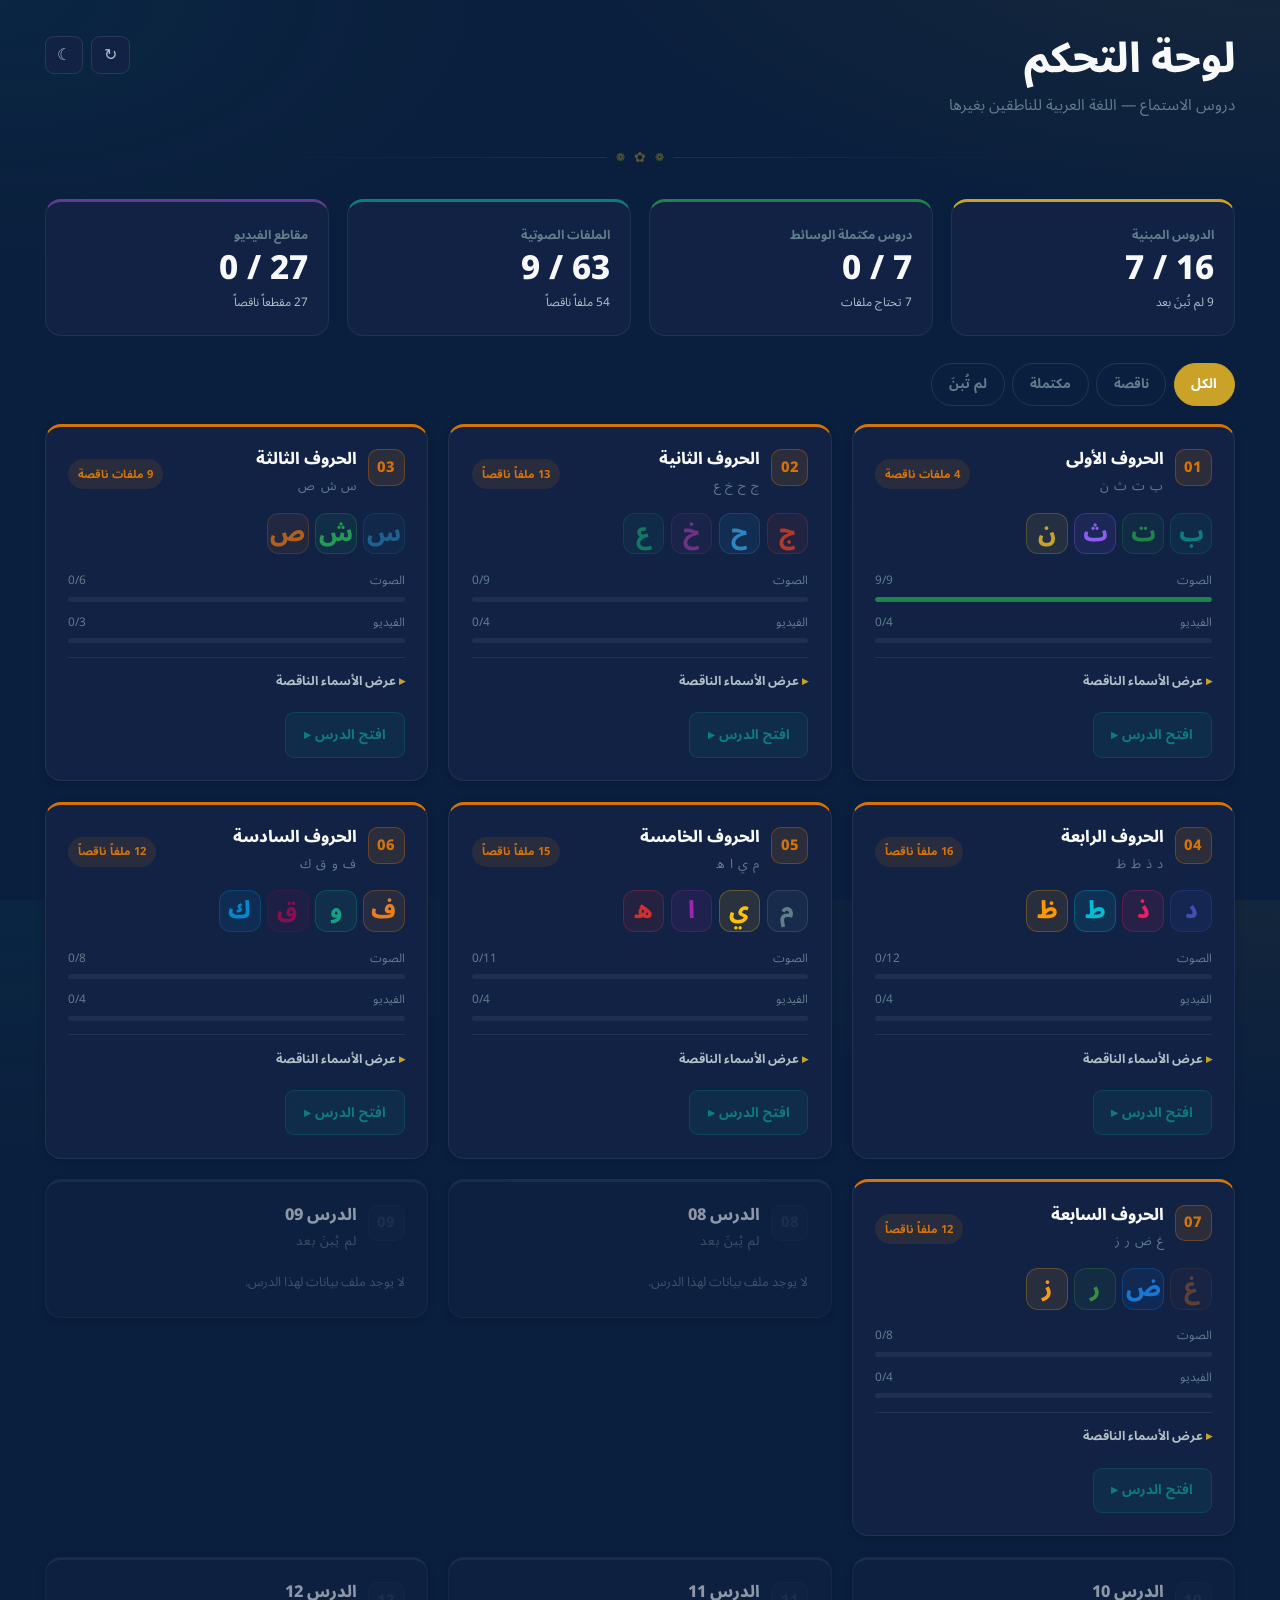
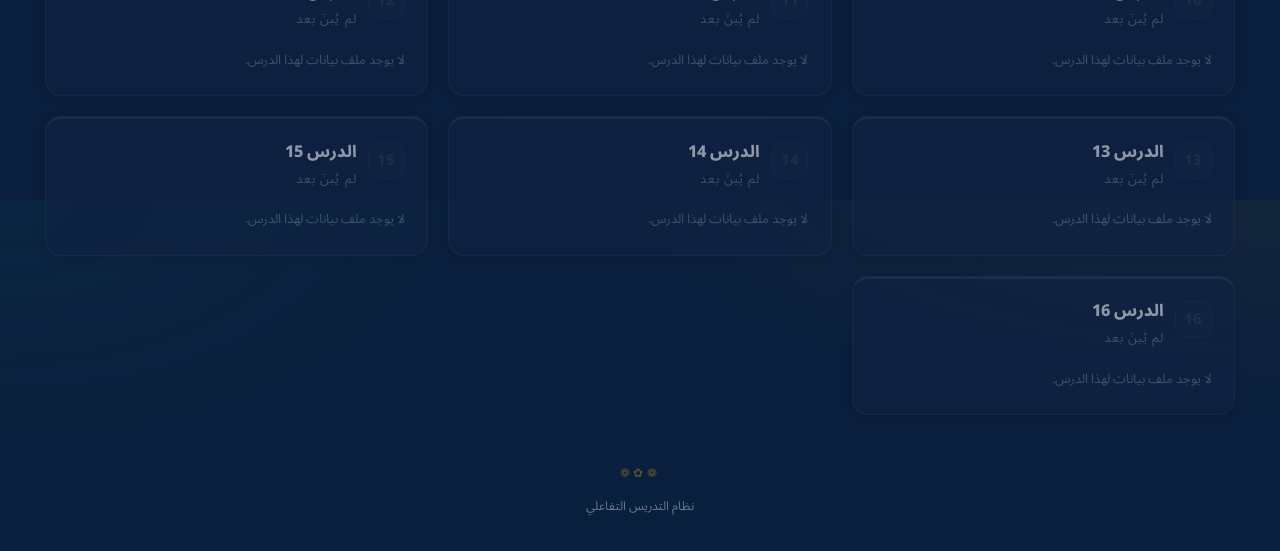
==== dashboard.html @ c099d8db "لوحة التحكم — فحص الدروس وعرض حالتها لوحة واحدة تعرض حالة الدروس الستة عشر: أيّها مبنيّ، وأيّها ينقص" ====
<!DOCTYPE html>
<html lang="ar" dir="rtl">
<head>
  <meta charset="UTF-8" />
  <meta name="viewport" content="width=device-width, initial-scale=1.0" />
  <title>لوحة التحكم — دروس الاستماع</title>
  <meta name="description" content="حالة اكتمال دروس الاستماع — نظام التدريس التفاعلي" />

  <!-- الوضع الليلي/النهاري مشترك مع المحاضرات: نفس المفتاح، نفس السلوك. -->
  <script>try{var t=localStorage.getItem('lesson-theme');if(t)document.documentElement.dataset.theme=t}catch(e){}</script>

  <!-- style.css هو مصدر الهوية: الخطوط ورموز الألوان والوضعان.
       لوحة التحكم تستهلكها ولا تعيد تعريفها، فتبقى الواجهتان مشروعاً واحداً. -->
  <link rel="stylesheet" href="css/style.css" />
  <link rel="stylesheet" href="css/dashboard.css" />
</head>

<body class="dash-body">

  <header class="dash-header">
    <div class="dash-header-inner">

      <div class="dash-identity">
        <h1 class="dash-title">لوحة التحكم</h1>
        <p class="dash-subtitle">دروس الاستماع — اللغة العربية للناطقين بغيرها</p>
      </div>

      <div class="dash-header-actions">
        <button class="dash-icon-btn" id="dash-refresh" title="إعادة الفحص" aria-label="إعادة الفحص">↻</button>
        <button class="dash-icon-btn" id="dash-theme" title="تبديل الوضع" aria-label="تبديل الوضع">☾</button>
      </div>

    </div>
    <div class="dash-ornament" aria-hidden="true"><span>❁</span><span>✿</span><span>❁</span></div>
  </header>

  <main class="dash-main">

    <!-- شريط التقدّم أثناء الفحص -->
    <section class="dash-scanning" id="dash-scanning" aria-live="polite">
      <div class="dash-scan-label">جارٍ فحص الدروس…</div>
      <div class="dash-scan-track"><div class="dash-scan-fill" id="dash-scan-fill"></div></div>
      <div class="dash-scan-note" id="dash-scan-note">يُقرأ كل درس على حدة ثم تُفحص ملفاته</div>
    </section>

    <!-- الخلاصة -->
    <section class="dash-summary" id="dash-summary" hidden aria-label="الخلاصة">
      <article class="dash-stat" data-tone="lessons">
        <span class="dash-stat-label">الدروس المبنية</span>
        <span class="dash-stat-value" id="stat-lessons">—</span>
        <span class="dash-stat-meta" id="stat-lessons-meta"></span>
      </article>
      <article class="dash-stat" data-tone="complete">
        <span class="dash-stat-label">دروس مكتملة الوسائط</span>
        <span class="dash-stat-value" id="stat-complete">—</span>
        <span class="dash-stat-meta" id="stat-complete-meta"></span>
      </article>
      <article class="dash-stat" data-tone="audio">
        <span class="dash-stat-label">الملفات الصوتية</span>
        <span class="dash-stat-value" id="stat-audio">—</span>
        <span class="dash-stat-meta" id="stat-audio-meta"></span>
      </article>
      <article class="dash-stat" data-tone="video">
        <span class="dash-stat-label">مقاطع الفيديو</span>
        <span class="dash-stat-value" id="stat-video">—</span>
        <span class="dash-stat-meta" id="stat-video-meta"></span>
      </article>
    </section>

    <!-- المرشّحات -->
    <nav class="dash-filters" id="dash-filters" hidden aria-label="تصفية الدروس">
      <button class="dash-filter is-active" data-filter="all">الكل</button>
      <button class="dash-filter" data-filter="incomplete">ناقصة</button>
      <button class="dash-filter" data-filter="complete">مكتملة</button>
      <button class="dash-filter" data-filter="unbuilt">لم تُبنَ</button>
    </nav>

    <!-- الشبكة -->
    <section class="dash-grid" id="dash-grid" aria-label="الدروس"></section>

    <!-- حالة تعذّر القراءة -->
    <section class="dash-blocked" id="dash-blocked" hidden>
      <div class="dash-blocked-icon" aria-hidden="true">⚠</div>
      <h2>تعذّر قراءة بيانات الدروس</h2>
      <p>منع المتصفح لوحة التحكم من قراءة ملفات الدروس بهذه الطريقة في الفتح.</p>
      <p class="dash-blocked-hint">افتح المشروع عبر خادم محلي، أو استخدم Brave أو Chrome بدل Safari.</p>
    </section>

  </main>

  <footer class="dash-footer">
    <span class="dash-footer-ornament" aria-hidden="true">❁✿❁</span>
    <span id="dash-footer-note">نظام التدريس التفاعلي</span>
  </footer>

  <script src="js/dashboard.js"></script>
</body>
</html>
---- css/style.css ----
/* ═══════════════════════════════════════════════════════════
   style.css — نظام التصميم التعليمي التفاعلي
   قالب دروس عام قابل لإعادة الاستخدام — RTL كامل
═══════════════════════════════════════════════════════════ */

/* ─── المتغيرات ─────────────────────────────────────────── */
:root {
  /* الألوان الأساسية */
  --navy:     #0D2B55;
  --navy-2:   #122F5E;
  --teal:     #0E7C7B;
  --gold:     #C9A227;
  --amber:    #D4730A;
  --rust:     #A63D2F;
  --green:    #1E8449;
  --violet:   #5C3D91;

  /* خلفيات */
  --bg-main:  #0A1F3D;
  --bg-card:  #112244;
  --bg-ctrl:  #0D2B55;
  --surface:  #162E58;

  /* نصوص */
  --text-primary:   #F8F9FA;
  --text-secondary: #B0BEC5;
  --text-dim:       #607D8B;
  --text-gold:      #C9A227;

  /* أحجام الخطوط — كبيرة للبروجكتور */
  --fs-hero:   clamp(5rem, 12vw, 10rem);
  --fs-char:   clamp(4rem, 9vw, 8rem);
  --fs-card:   clamp(3rem, 7vw, 6rem);
  --fs-xl:     clamp(1.8rem, 3.5vw, 3rem);
  --fs-lg:     clamp(1.4rem, 2.5vw, 2.2rem);
  --fs-md:     clamp(1.1rem, 2vw, 1.6rem);
  --fs-sm:     clamp(0.9rem, 1.5vw, 1.2rem);
  --fs-xs:     clamp(0.75rem, 1.2vw, 1rem);

  /* متغيرات الخطوط */
  --font-ui:       'Noto Sans Arabic', 'Arabic Typesetting', 'Traditional Arabic', 'Segoe UI', Arial, sans-serif;
  --font-teaching: 'Noto Sans Arabic', 'Cairo', 'IBM Plex Sans Arabic', 'Segoe UI', Arial, sans-serif;

  /* مسافات */
  --gap-xl: 3rem;
  --gap-lg: 2rem;
  --gap-md: 1.25rem;
  --gap-sm: 0.75rem;

  /* انتقالات */
  --ease-out:    cubic-bezier(0.16, 1, 0.3, 1);
  --ease-spring: cubic-bezier(0.34, 1.56, 0.64, 1);
  --dur-fast:    150ms;
  --dur-med:     280ms;
  --dur-slow:    420ms;

  /* ─── Theme Tokens (Semantic) ────────────────────────────
     Phase 1: أسماء وظيفية للألوان — تُستبدل في [data-theme="light"].
     القيم هنا = Dark Mode (الوضع الافتراضي والهوية الأساسية).
     في Phase 2 سيتم استبدال القيم المشفرة تدريجياً بهذه المتغيرات. */

  /* ── Backgrounds ── */
  --th-bg-body:      #0A1F3D;
  --th-bg-surface:   #162E58;
  --th-bg-card:      #112244;
  --th-bg-controls:  #0D2B55;
  --th-bg-overlay:   rgba(0,0,0,0.85);
  --th-bg-hover:     rgba(255,255,255,0.06);
  --th-bg-active:    rgba(255,255,255,0.12);

  /* ── Borders ── */
  --th-border-subtle:  rgba(255,255,255,0.07);
  --th-border-default: rgba(255,255,255,0.1);
  --th-border-strong:  rgba(255,255,255,0.2);

  /* ── Text ── */
  --th-text-primary:    #F8F9FA;
  --th-text-secondary:  #B0BEC5;
  --th-text-dim:        #607D8B;
  --th-text-on-accent:  #FFFFFF;

  /* ── HUD & Controls ── */
  --th-hud-bg:       rgba(0,0,0,0.35);
  --th-hud-border:   rgba(201,162,39,0.18);
  --th-ctrl-bg:      rgba(0,0,0,0.3);
  --th-ctrl-border:  rgba(255,255,255,0.06);

  /* ── Shadows ── */
  --th-shadow-sm:  0 2px 8px rgba(0,0,0,0.15);
  --th-shadow-md:  0 4px 14px rgba(0,0,0,0.2);
  --th-shadow-lg:  0 8px 24px rgba(0,0,0,0.4);

  /* ── Interactive States ── */
  --th-accent-hover:    #0F9594;
  --th-accent-dark:     #0a6b6a;
  --th-gold-bg:         rgba(201,162,39,0.1);
  --th-gold-border:     rgba(201,162,39,0.3);
  --th-gold-hover:      rgba(201,162,39,0.2);

  /* ── Status Colors ── */
  --th-success:         #4ade80;
  --th-success-bg:      rgba(30,132,73,0.15);
  --th-success-gradient-from: #065f46;
  --th-success-gradient-to:   #059669;
  --th-error:           #f87171;
  --th-error-bg:        rgba(166,61,47,0.15);
  --th-warning-bg:      rgba(201,162,39,0.15);

  /* ── P4 SVG ── */
  --p4-grid:     rgba(255,255,255,0.08);
  --p4-grid-alt: rgba(255,255,255,0.05);
  --p4-ghost:    rgba(255,255,255,0.12);
  --p4-dir-text: rgba(255,255,255,0.35);
}

/* ─── Light Theme Tokens ──────────────────────────────────
   Phase 1: الهيكل الأساسي فقط — غير مفعّل حالياً.
   يُفعَّل في Phase 3 عبر data-theme="light" على <html>.
   ألوان الحروف تُقرأ من بيانات الدرس (letters[].color). */
[data-theme="light"] {
  /* ── Backgrounds ── */
  --th-bg-body:      #F0F4F8;
  --th-bg-surface:   #E2E8F0;
  --th-bg-card:      #FFFFFF;
  --th-bg-controls:  #E8EDF2;
  --th-bg-overlay:   rgba(255,255,255,0.92);
  --th-bg-hover:     rgba(0,0,0,0.04);
  --th-bg-active:    rgba(0,0,0,0.08);

  /* ── Borders ── */
  --th-border-subtle:  rgba(0,0,0,0.06);
  --th-border-default: rgba(0,0,0,0.1);
  --th-border-strong:  rgba(0,0,0,0.2);

  /* ── Text ── */
  --th-text-primary:    #1A202C;
  --th-text-secondary:  #334155;
  --th-text-dim:        #64748B;
  --th-text-on-accent:  #FFFFFF;

  /* ── HUD & Controls ── */
  --th-hud-bg:       rgba(255,255,255,0.85);
  --th-hud-border:   rgba(201,162,39,0.2);
  --th-ctrl-bg:      rgba(255,255,255,0.9);
  --th-ctrl-border:  rgba(0,0,0,0.08);

  /* ── Shadows ── */
  --th-shadow-sm:  0 1px 3px rgba(0,0,0,0.08);
  --th-shadow-md:  0 4px 12px rgba(0,0,0,0.08);
  --th-shadow-lg:  0 8px 20px rgba(0,0,0,0.1);

  /* ── Interactive States ── */
  --th-accent-hover:    #0a9e9d;
  --th-accent-dark:     #0E7C7B;
  --th-gold-bg:         rgba(201,162,39,0.08);
  --th-gold-border:     rgba(201,162,39,0.25);
  --th-gold-hover:      rgba(201,162,39,0.15);

  /* ── Status Colors ── */
  --th-success:         #16a34a;
  --th-success-bg:      rgba(30,132,73,0.1);
  --th-success-gradient-from: #065f46;
  --th-success-gradient-to:   #059669;
  --th-error:           #dc2626;
  --th-error-bg:        rgba(220,38,38,0.08);
  --th-warning-bg:      rgba(201,162,39,0.1);

  /* ── P4 SVG ── */
  --p4-grid:     rgba(0,0,0,0.10);
  --p4-grid-alt: rgba(0,0,0,0.06);
  --p4-ghost:    rgba(0,0,0,0.15);
  --p4-dir-text: rgba(0,0,0,0.40);

  /* ── Bridge: ربط المتغيرات الأصلية بقيم Light ── */
  --bg-main:        #F0F4F8;
  --bg-card:        #FFFFFF;
  --bg-ctrl:        #E8EDF2;
  --surface:        #E2E8F0;
  --text-primary:   #1A202C;
  --text-secondary: #334155;
  --text-dim:       #64748B;
}

/* ── Light Mode: Controls Bar Overrides (Phase 4.1) ────── */
[data-theme="light"] .main-btn.advance {
  background: rgba(14,124,123,0.12);
  color: var(--teal);
}
[data-theme="light"] .nav-btn.primary {
  background: rgba(14,124,123,0.12);
  color: var(--teal);
}
[data-theme="light"] .nav-btn.primary:hover {
  background: var(--teal);
  color: var(--th-text-on-accent);
}
[data-theme="light"] .ctrl-btn.primary {
  background: rgba(14,124,123,0.12);
  color: var(--teal);
}
[data-theme="light"] .ctrl-btn.primary:hover {
  background: var(--teal);
  color: var(--th-text-on-accent);
}
[data-theme="light"] .main-btn.retreat {
  color: var(--text-secondary);
  border-color: rgba(0,0,0,0.12);
}
[data-theme="light"] .main-btn.retreat:hover {
  border-color: rgba(0,0,0,0.3);
}

/* ── Light Mode: P6 Component Overrides (Phase 4.2) ────── */
[data-theme="light"] .p6-big-play {
  background: radial-gradient(circle at 50% 28%, rgba(14,124,123,0.18), rgba(14,124,123,0.06) 68%);
  box-shadow: 0 0 0 10px rgba(14,124,123,0.06), 0 14px 30px rgba(0,0,0,0.08);
}
[data-theme="light"] .p6-big-play:hover {
  background: radial-gradient(circle at 50% 28%, rgba(14,124,123,0.28), rgba(14,124,123,0.10) 68%);
}
[data-theme="light"] .p6-big-play.is-playing {
  background: radial-gradient(circle at 50% 28%, rgba(14,124,123,0.35), rgba(14,124,123,0.12) 68%);
  box-shadow: 0 0 0 10px rgba(14,124,123,0.15), 0 0 30px rgba(14,124,123,0.4);
}
[data-theme="light"] .p6-answer-zone {
  background: var(--th-bg-card);
  box-shadow: 0 10px 28px rgba(0,0,0,0.08), inset 0 1px 0 rgba(0,0,0,0.04);
}
[data-theme="light"] .p6-pair-play {
  background: rgba(14,124,123,0.08);
}
[data-theme="light"] .p6-pair-play:hover {
  background: rgba(14,124,123,0.16);
}
[data-theme="light"] .p6-close-btn {
  background: rgba(14,124,123,0.08);
}
[data-theme="light"] .p6-close-btn:hover {
  background: rgba(14,124,123,0.14);
}

/* ── Light Mode: Fine Visual Refinement (Phase 4.3) ────── */
[data-theme="light"] .p4-video-zone {
  background: transparent;
}
[data-theme="light"] .p2-teacher-hint {
  background: rgba(14,124,123,0.08);
  border-color: rgba(14,124,123,0.2);
}
[data-theme="light"] .p3-dot {
  background: rgba(0,0,0,0.12);
}
[data-theme="light"] .card-char {
  text-shadow: 0 4px 20px rgba(0,0,0,0.1);
}
[data-theme="light"] .p6-big-play:not(.is-playing) {
  animation-name: p6PlayWaitingLight;
}
@keyframes p6PlayWaitingLight {
  0%, 100% { box-shadow: 0 0 0 4px rgba(14,124,123,0.10), 0 14px 30px rgba(0,0,0,0.06); }
  50%      { box-shadow: 0 0 0 8px rgba(14,124,123,0.18), 0 14px 30px rgba(0,0,0,0.06); }
}

/* ── Light Mode: Readability — Opacity & BG Overrides ──── */
[data-theme="light"] .p4-step-item {
  opacity: 0.55;
  background: rgba(0,0,0,0.03);
}
[data-theme="light"] .p4-step-item.active {
  opacity: 1;
}
[data-theme="light"] .p4-step-item.done {
  opacity: 0.8;
}
[data-theme="light"] .p4-step-num {
  background: rgba(0,0,0,0.06);
}
[data-theme="light"] .p4-dot-char {
  opacity: 0.45;
}
[data-theme="light"] .p5-dot {
  opacity: 0.45;
}
[data-theme="light"] .hint-zone {
  opacity: 0.8;
}
[data-theme="light"] .direction-demo {
  background: rgba(0,0,0,0.04);
}
[data-theme="light"] .alpha-char {
  background: rgba(0,0,0,0.04);
}

/* ══════════════════════════════════════════════════════════
   نظام الخطوط — Offline كامل — لا Google Fonts — لا CDN
   الملفات في: assets/fonts/
   المصدر: fonts.google.com/noto (مجاني — OFL License)
══════════════════════════════════════════════════════════ */

/* ── خط الواجهة: Noto Sans Arabic ────────────────────────
   يُستخدم في: الأزرار، شريط المعلم، التعليمات، النصوص الصغيرة
   أوزان: Regular (400) + Bold (700)                       */
@font-face {
  font-family: 'Noto Sans Arabic';
  src: url('../assets/fonts/NotoSansArabic-Regular.woff2') format('woff2'),
       url('../assets/fonts/NotoSansArabic-Regular.ttf')   format('truetype');
  font-weight: 400;
  font-style:  normal;
  font-display: swap;
}
@font-face {
  font-family: 'Noto Sans Arabic';
  src: url('../assets/fonts/NotoSansArabic-Bold.woff2') format('woff2'),
       url('../assets/fonts/NotoSansArabic-Bold.ttf')   format('truetype');
  font-weight: 700;
  font-style:  normal;
  font-display: swap;
}
@font-face {
  font-family: 'Noto Sans Arabic';
  src: url('../assets/fonts/NotoSansArabic-VariableFont_wdth,wght.ttf') format('truetype');
  font-weight: 100 900;
  font-style:  normal;
  font-display: swap;
}

/* ── خط التعليم: Noto Naskh Arabic ───────────────────────
   يُستخدم في: الحروف الكبيرة، الكلمات العربية، الأمثلة
   السبب: طلاب A0 يحتاجون شكل الحرف كما يظهر في الكتب    */
@font-face {
  font-family: 'Noto Naskh Arabic';
  src: url('../assets/fonts/NotoNaskhArabic-Regular.woff2') format('woff2'),
       url('../assets/fonts/NotoNaskhArabic-Regular.ttf')   format('truetype');
  font-weight: 400;
  font-style:  normal;
  font-display: swap;
}
@font-face {
  font-family: 'Noto Naskh Arabic';
  src: url('../assets/fonts/NotoNaskhArabic-Bold.woff2') format('woff2'),
       url('../assets/fonts/NotoNaskhArabic-Bold.ttf')   format('truetype');
  font-weight: 700;
  font-style:  normal;
  font-display: swap;
}

/* ─── إعادة ضبط أساسية ─────────────────────────────────── */
*, *::before, *::after { box-sizing: border-box; margin: 0; padding: 0; }

html {
  direction: rtl;
  font-size: 16px;
  height: 100%;
}

body {
  direction: rtl;
  font-family: var(--font-ui);
  background: var(--bg-main);
  color: var(--text-primary);
  min-height: 100vh;
  display: flex;
  flex-direction: column;
  overflow-x: hidden;
  -webkit-font-smoothing: antialiased;
}

button { cursor: pointer; font-family: inherit; border: none; outline: none; }
button:focus-visible { outline: 3px solid var(--gold); outline-offset: 3px; }

/* ─── الهيكل الرئيسي ───────────────────────────────────── */
.app-layout {
  display: grid;
  grid-template-rows: auto 1fr auto auto;
  grid-template-areas:
    "teacher-hud"
    "content"
    "controls"
    "progress";
  height: 100vh;
  overflow: hidden;
}

/* ─── Teacher HUD — شريط مدمج واحد (Classroom Redesign) ───
   يستبدل teacher-bar + phase-bar السابقين. خفيف، هادئ،
   90% من الشاشة يبقى لمنطقة المحتوى/الطلاب. ─────────────── */
.teacher-hud {
  position: relative;
  grid-area: teacher-hud;
  display: flex;
  align-items: center;
  justify-content: space-between;
  gap: 0.4rem;
  min-height: 44px;
  padding: 0.2rem 0.8rem;
  background: var(--th-hud-bg);
  border-bottom: 1px solid var(--th-hud-border);
  direction: rtl;
}

/* المنطقة اليمينى: رقم المرحلة + عنوان مختصر فقط */
.hud-phase {
  display: flex;
  align-items: center;
  gap: 0.35rem;
  flex: 0 0 auto;
  min-width: 0;
}

.phase-id-badge {
  font-size: 1.15rem;
  font-weight: 800;
  color: var(--gold);
  line-height: 1;
  flex-shrink: 0;
}

.phase-title-text {
  font-size: 0.95rem;
  font-weight: 700;
  color: var(--text-primary);
  line-height: 1.2;
  white-space: nowrap;
  overflow: hidden;
  text-overflow: ellipsis;
}

/* المنطقة الوسطى: تلميح ديناميكي — توسيط مطلق على محور الشاشة */
.teacher-hint-zone {
  position: absolute;
  left: 50%;
  transform: translateX(-50%);
  max-width: 60%;
  direction: rtl;
  unicode-bidi: plaintext;
  font-size: 0.85rem;
  color: var(--text-gold);
  opacity: 0.95;
  font-style: italic;
  text-align: center;
  white-space: nowrap;
  overflow: hidden;
  text-overflow: ellipsis;
  transition: opacity var(--dur-fast);
  pointer-events: none;
}

/* المنطقة اليسرى: أيقونات فقط + زر لوحة المساعدة */
.hud-controls {
  display: flex;
  align-items: center;
  gap: 0.4rem;
  flex: 0 0 auto;
  position: relative;
}

.hud-icon-btn {
  display: inline-flex;
  align-items: center;
  justify-content: center;
  width: 1.9rem;
  height: 1.9rem;
  padding: 0;
  border-radius: 5px;
  font-size: 0.75rem;
  background: transparent;
  color: var(--text-dim);
  border: 1px solid var(--th-border-default);
  cursor: pointer;
  transition: all var(--dur-fast);
  list-style: none;
}
.hud-icon-btn:hover { color: var(--text-primary); border-color: var(--th-border-strong); }
.hud-icon-btn::-webkit-details-marker { display: none; }

/* لوحة مساعدة المعلم — منسدلة، مخفية افتراضياً، RTL */
.help-panel { position: relative; }

.help-panel-content {
  position: absolute;
  top: calc(100% + 0.35rem);
  left: 0;
  min-width: 240px;
  width: max-content;
  max-width: min(300px, calc(100vw - 2rem));
  max-height: calc(100vh - 5rem);
  overflow-y: auto;
  display: flex;
  flex-direction: column;
  gap: 0.35rem;
  padding: 0.65rem 0.85rem;
  background: var(--bg-card);
  border: 1px solid rgba(201,162,39,0.25);
  border-radius: 10px;
  box-shadow: var(--th-shadow-lg);
  direction: rtl;
  text-align: right;
  z-index: 40;
}

.help-section-title {
  font-size: var(--fs-xs);
  color: var(--text-dim);
  font-weight: 700;
  margin-top: 0.5rem;
  opacity: 0.8;
}
.help-section-title:first-child { margin-top: 0; }

.shortcut-pills {
  display: flex;
  gap: 0.4rem;
  flex-wrap: wrap;
}

.pill {
  font-size: 0.65rem;
  padding: 0.15rem 0.5rem;
  border-radius: 20px;
  border: 1px solid var(--th-border-default);
  color: var(--text-dim);
  white-space: nowrap;
  direction: ltr;
}

.phase-duration-text {
  font-size: var(--fs-xs);
  color: var(--text-secondary);
}

.phase-goal-text {
  font-size: var(--fs-xs);
  color: var(--teal);
}

.phase-nav {
  display: flex;
  gap: 0.4rem;
  flex-wrap: wrap;
}

.phase-nav-btn {
  padding: 0.35rem 0.75rem;
  border-radius: 8px;
  font-size: var(--fs-xs);
  font-weight: 700;
  background: var(--th-bg-hover);
  color: var(--text-secondary);
  border: 1px solid var(--th-border-default);
  transition: all var(--dur-fast);
}
.phase-nav-btn:hover { background: var(--th-bg-active); color: var(--text-primary); }
.phase-nav-btn.active {
  background: var(--gold);
  color: var(--navy);
  border-color: var(--gold);
}

/* الزر السفلي المكرر (◎ انتباه) — مُبقى في الـHTML للتوافق
   كما طُلب، مخفي بصرياً فقط لأن النسخة العلوية في الـHUD
   أصبحت الأساسية. لا يُحذف العنصر من DOM. */
.hud-duplicate-hidden { display: none; }

/* ─── منطقة المحتوى ─────────────────────────────────────── */
#content-zone {
  grid-area: content;
  display: flex;
  align-items: flex-start;
  justify-content: center;
  padding: clamp(0.25rem, 1vh, 2rem) var(--gap-lg);
  overflow: auto;
  position: relative;
  min-height: 0;
}

#content-zone.phase-enter { animation: phaseEnter var(--dur-slow) var(--ease-out); }

@keyframes phaseEnter {
  from { opacity: 0; transform: translateY(20px); }
  to   { opacity: 1; transform: translateY(0); }
}

.teacher-hint-zone.flash-reveal { animation: hintFlash 0.6s ease-out; }
.teacher-hint-zone.flash-hide   { animation: hintFlash 0.6s ease-out; }
@keyframes hintFlash {
  0%   { opacity: 1; transform: scale(1.08); }
  100% { opacity: 0.95; transform: scale(1); }
}

/* ─── شريط التحكم السفلي ───────────────────────────────── */
.controls-bar {
  grid-area: controls;
  display: flex;
  align-items: center;
  justify-content: space-between;
  padding: 0.25rem 1rem;
  background: var(--th-ctrl-bg);
  border-top: 1px solid var(--th-ctrl-border);
  direction: rtl;
  gap: 0.5rem;
}

.main-controls { display: flex; gap: 0.4rem; align-items: center; }

.main-btn {
  display: flex;
  align-items: center;
  gap: 0.25rem;
  padding: 0.5rem 0.75rem;
  border-radius: 6px;
  font-size: 0.875rem;
  font-weight: 700;
  line-height: 1.15; /* السبب الجذري للمشكلة: بدون هذا السطر يستخدم المتصفح
                         line-height:"normal" المحسوب من مقاييس خط Noto Sans
                         Arabic الداخلية (ascent/descent كبيرة)، فيصبح صندوق
                         السطر ≈ 2.1× حجم الخط بدل ~1.15×، وهذا وحده كان يرفع
                         ارتفاع الزر من ~35px إلى 50px بغض النظر عن أي padding */
  transition: all var(--dur-fast) var(--ease-out);
  border: none;
}

.main-btn.advance {
  background: rgba(14,124,123,0.35);
  color: #7fa5a5;
  font-size: 0.9375rem;
}
.main-btn.advance:hover { background: var(--teal); color: var(--th-text-on-accent); transform: scale(1.03); }
.main-btn.advance:active { transform: scale(0.97); }

.main-btn.retreat {
  background: transparent;
  color: #4a6565;
  border: 1px solid rgba(255,255,255,0.08);
}
.main-btn.retreat:hover { border-color: rgba(255,255,255,0.3); color: var(--text-primary); }

.main-btn.attention {
  background: transparent;
  color: var(--amber);
  border-color: rgba(212,115,10,0.3);
}
.main-btn.attention:hover { background: rgba(212,115,10,0.15); }

.hint-zone {
  font-size: 0.8rem;
  color: var(--text-gold);
  font-style: italic;
  flex: 1;
  text-align: center;
  opacity: 0.85;
  display: none;
}

/* ─── شريط التقدم ────────────────────────────────────────── */
.progress-rail {
  grid-area: progress;
  height: 6px;
  background: var(--th-bg-hover);
  position: relative;
}

#progress-rail-fill {
  height: 100%;
  background: linear-gradient(90deg, var(--teal), var(--gold));
  width: 33.3%;
  transition: width 0.5s var(--ease-out);
}

/* ══════════════════════════════════════════════════════════
   P1 — افتتاح الدرس
══════════════════════════════════════════════════════════ */
.p1-container {
  width: 100%;
  max-width: 1200px;
  display: grid;
  gap: var(--gap-md);
}

/* الكتل القابلة للكشف */
.p1-block {
  opacity: 0;
  transform: translateY(18px);
  pointer-events: none;
  transition:
    opacity var(--dur-slow) var(--ease-out),
    transform var(--dur-slow) var(--ease-out);
}
.p1-block.visible {
  opacity: 1;
  transform: translateY(0);
  pointer-events: auto;
}

/* عنوان الدرس */
.lesson-badge {
  font-size: var(--fs-sm);
  color: var(--gold);
  font-weight: 600;
  text-align: center;
  letter-spacing: 0.1em;
  margin-bottom: 0.5rem;
}

.lesson-main-title {
  font-size: var(--fs-xl);
  font-weight: 900;
  text-align: center;
  color: var(--text-primary);
  line-height: 1.2;
}

.target-chars-hero {
  display: flex;
  justify-content: center;
  gap: 2rem;
  margin: var(--gap-md) 0;
  direction: rtl;
}

.hero-char {
  font-size: var(--fs-hero);
  font-weight: 900;
  line-height: 1;
  background: linear-gradient(135deg, var(--teal), var(--gold));
  -webkit-background-clip: text;
  -webkit-text-fill-color: transparent;
  background-clip: text;
  animation: charFloat 2s ease-in-out infinite;
}
.hero-char:nth-child(1) { animation-delay: 0s; }
.hero-char:nth-child(2) { animation-delay: 0.15s; }
.hero-char:nth-child(3) { animation-delay: 0.3s; }
.hero-char:nth-child(4) { animation-delay: 0.45s; }

@keyframes charFloat {
  0%, 100% { transform: translateY(0); }
  40%      { transform: translateY(-18px); }
  60%      { transform: translateY(-8px); }
}

.lesson-tagline {
  text-align: center;
  font-size: var(--fs-sm);
  color: var(--text-secondary);
}

/* صندوق الترحيب */
.welcome-box {
  background: var(--bg-card);
  border: 1px solid rgba(14,124,123,0.3);
  border-right: 4px solid var(--teal);
  border-radius: 16px;
  padding: var(--gap-lg);
  text-align: center;
  display: flex;
  flex-direction: column;
  align-items: center;
  gap: var(--gap-sm);
}

.welcome-icon { font-size: 3rem; }

.welcome-text {
  font-size: var(--fs-md);
  color: var(--text-primary);
  line-height: 1.6;
}
.welcome-text strong { color: var(--gold); }

.direction-demo {
  display: flex;
  align-items: center;
  gap: var(--gap-md);
  background: rgba(255,255,255,0.04);
  padding: 0.75rem 2rem;
  border-radius: 12px;
  direction: rtl;
}

.dir-arrow {
  font-size: var(--fs-xl);
  color: var(--teal);
  animation: arrowBounce 1.5s ease-in-out infinite;
}
@keyframes arrowBounce {
  0%,100% { transform: translateX(0); }
  50%      { transform: translateX(-8px); }
}

.dir-word {
  font-size: var(--fs-xl);
  font-weight: 800;
  color: var(--text-primary);
}

.dir-label {
  font-size: var(--fs-xs);
  color: var(--text-secondary);
  background: var(--teal);
  color: var(--th-text-on-accent);
  padding: 0.2rem 0.6rem;
  border-radius: 6px;
}

.welcome-stat {
  font-size: var(--fs-md);
  color: var(--gold);
  font-weight: 700;
}

/* شبكة الأبجدية */
.alpha-section { text-align: center; }

.alpha-label {
  font-size: var(--fs-sm);
  color: var(--text-secondary);
  margin-bottom: var(--gap-sm);
}

.alpha-grid {
  display: flex;
  flex-wrap: wrap;
  justify-content: center;
  gap: 0.5rem;
  direction: rtl;
  max-width: 900px;
  margin: 0 auto;
}

.alpha-char {
  width: clamp(2.2rem, 4vw, 3.5rem);
  height: clamp(2.2rem, 4vw, 3.5rem);
  display: flex;
  align-items: center;
  justify-content: center;
  font-size: clamp(1.1rem, 2.2vw, 1.8rem);
  font-weight: 600;
  border-radius: 8px;
  background: rgba(255,255,255,0.04);
  color: var(--text-dim);
  border: 1px solid var(--th-border-subtle);
  transition: all 0.5s var(--ease-out);
}

.alpha-char.is-target { color: var(--text-secondary); }

.alpha-char.target {
  background: var(--th-warning-bg);
  color: var(--gold);
  border-color: var(--gold);
  transform: scale(1.2);
  font-weight: 900;
  box-shadow: 0 0 20px var(--th-gold-border);
  font-size: clamp(1.4rem, 2.8vw, 2.2rem);
}

/* رسالة التمييز */
.highlight-msg {
  text-align: center;
  font-size: var(--fs-lg);
  color: var(--gold);
  font-weight: 700;
  display: flex;
  align-items: center;
  justify-content: center;
  gap: var(--gap-sm);
  padding: var(--gap-sm) 0;
}
.highlight-icon { font-size: var(--fs-xl); animation: pulse 2s infinite; }
@keyframes pulse { 0%,100%{opacity:1;transform:scale(1)} 50%{opacity:0.6;transform:scale(0.95)} }

/* ─── P1: مسرح ثلاثي الحالات بلا تمرير ───────────────────── */
.p1-container {
  width: 100%;
  max-width: 1200px;
  height: 100%;
  min-height: 0;
  margin: 0 auto;
  position: relative;
  overflow: hidden;
}
.p1-stage {
  position: absolute;
  inset: 0;
  min-height: 0;
  display: flex;
  flex-direction: column;
  align-items: center;
  justify-content: center;
  gap: clamp(0.55rem, 1.4vh, 1rem);
  padding: clamp(0.65rem, 1.6vh, 1.25rem) clamp(0.6rem, 2vw, 1.5rem);
  box-sizing: border-box;
  overflow: hidden;
  opacity: 0;
  pointer-events: none;
  visibility: hidden;
  transition: opacity 300ms ease-out, visibility 0s linear 300ms;
}
.p1-stage.is-active {
  opacity: 1;
  pointer-events: auto;
  visibility: visible;
  transition: opacity 300ms ease-out;
}
.p1-stage-intro { text-align: center; }
.p1-stage-intro .lesson-badge { font-size: clamp(0.9rem, 1.5vw, 1.15rem); margin: 0; }
.p1-stage-intro .lesson-main-title { font-size: clamp(2.1rem, 5vw, 4.5rem); margin: 0; line-height: 1.05; }
.p1-stage-intro .target-chars-hero { margin: clamp(0.1rem, 0.6vh, 0.45rem) 0; }
.p1-hero-letters {
  display: flex;
  align-items: center;
  justify-content: center;
  gap: clamp(12px, 2vw, 24px);
  padding: 0.2em 0.5em;
  overflow: visible !important;
  direction: rtl;
  line-height: 1.4;
}
.p1-hero-letters .hero-char {
  display: inline-block;
  overflow: visible;
  background: none;
  -webkit-background-clip: border-box;
  -webkit-text-fill-color: currentColor;
  background-clip: border-box;
  color: var(--teal);
  font-family: var(--font-teaching);
  font-size: clamp(3.5rem, 8vh, 5.5rem);
  font-weight: 900;
  line-height: 1.4;
  animation: none;
}
.p1-stage-intro .lesson-tagline { font-size: clamp(0.85rem, 1.4vw, 1.15rem); margin: 0; }
.p1-step-guide {
  display: inline-flex;
  align-items: center;
  justify-content: center;
  gap: 0.5rem;
  max-width: min(100%, 620px);
  margin-top: clamp(0.25rem, 1vh, 0.8rem);
  padding: clamp(0.48rem, 1vh, 0.7rem) clamp(0.8rem, 2vw, 1.25rem);
  border: 1px solid var(--th-gold-border);
  border-radius: 999px;
  background: color-mix(in srgb, var(--gold) 10%, var(--th-bg-card));
  color: var(--text-primary);
  font-size: clamp(0.78rem, 1.35vw, 1rem);
  font-weight: 800;
  text-align: center;
}
.p1-step-guide-key {
  direction: ltr;
  display: inline-flex;
  align-items: center;
  justify-content: center;
  min-width: 2em;
  padding: 0.2rem 0.5rem;
  border: 1.5px solid var(--gold);
  border-radius: 6px;
  background: color-mix(in srgb, var(--gold) 18%, var(--th-bg-card));
  color: var(--gold);
  font: 900 0.9em/1 var(--font-ui);
  letter-spacing: 0.05em;
}
/* ═══════════════════════════════════════════════════════════
   P1 Alphabet Scene — Arabic Cultural Premium
   ═══════════════════════════════════════════════════════════ */
.p1-stage-alphabet-scene {
  justify-content: space-evenly;
  gap: clamp(0.6rem, 1.5vh, 1.2rem);
  padding-top: clamp(0.3rem, 0.8vh, 0.6rem) !important;
  padding-bottom: clamp(0.3rem, 0.8vh, 0.6rem) !important;
  isolation: isolate;
}

/* خلفية زخرفية هندسية خفيفة */
.p1-scene-bg {
  position: absolute;
  inset: 0;
  pointer-events: none;
  z-index: 0;
  overflow: hidden;
}
.p1-scene-geo-tl,
.p1-scene-geo-br {
  position: absolute;
  width: clamp(140px, 20vw, 240px);
  height: clamp(140px, 20vh, 240px);
  opacity: 0.04;
  background-image: repeating-conic-gradient(from 0deg at 50% 50%, transparent 0deg 30deg, color-mix(in srgb, var(--gold) 60%, transparent) 30deg 60deg);
}
.p1-scene-geo-tl { top: 0; right: 0; mask-image: radial-gradient(ellipse at 100% 0%, #000 20%, transparent 70%); }
.p1-scene-geo-br { bottom: 0; left: 0; mask-image: radial-gradient(ellipse at 0% 100%, #000 20%, transparent 70%); }

/* ── لوحة قاعدة الكتابة ── */
.p1-direction-card {
  width: min(100%, 680px);
  display: flex;
  align-items: center;
  justify-content: center;
  gap: clamp(0.6rem, 1.4vw, 1rem);
  padding: clamp(0.6rem, 1.3vh, 0.9rem) clamp(1rem, 2.2vw, 1.6rem);
  box-sizing: border-box;
  border: 1px solid color-mix(in srgb, var(--teal) 28%, transparent);
  border-radius: 16px;
  background: linear-gradient(135deg, color-mix(in srgb, var(--teal) 8%, var(--th-bg-card)), color-mix(in srgb, var(--teal) 3%, var(--th-bg-card)));
  box-shadow: 0 4px 16px rgba(14,124,123,0.08);
  text-align: center;
  position: relative;
  z-index: 1;
}
.p1-direction-badge {
  flex: 0 0 auto;
  display: flex;
  align-items: center;
  justify-content: center;
  width: clamp(2.8rem, 5.5vh, 3.6rem);
  height: clamp(2.8rem, 5.5vh, 3.6rem);
  border-radius: 50%;
  background: color-mix(in srgb, var(--teal) 14%, transparent);
  border: 2px solid color-mix(in srgb, var(--teal) 30%, transparent);
}
.p1-dir-arrow {
  color: var(--teal);
  font-size: clamp(1.6rem, 3.5vh, 2.2rem);
  font-weight: 900;
  line-height: 1;
  animation: p1DirectionArrow 1.6s ease-in-out infinite;
}
@keyframes p1DirectionArrow { 0%,100% { transform: translateX(0); } 50% { transform: translateX(-6px); } }
.p1-direction-body { flex: 1 1 auto; }
.p1-direction-ar {
  margin: 0;
  color: var(--text-primary);
  font-size: clamp(1rem, 1.8vw, 1.35rem);
  font-weight: 800;
  line-height: 1.3;
}
.p1-direction-zh {
  margin: 0.15rem 0 0;
  color: var(--text-secondary);
  direction: ltr;
  unicode-bidi: isolate;
  font-size: clamp(0.72rem, 1.1vw, 0.88rem);
  opacity: 0.75;
}
.p1-direction-ornament {
  color: var(--gold);
  font-size: 1.1rem;
  opacity: 0.5;
}

/* ── عنوان الأبجدية مع زخارف ── */
.p1-stage .alpha-section { width: min(100%, 980px); position: relative; z-index: 1; }
.p1-alpha-header {
  display: flex;
  align-items: center;
  justify-content: center;
  gap: clamp(0.4rem, 0.8vw, 0.7rem);
  margin-bottom: clamp(0.35rem, 0.8vh, 0.6rem);
}
.p1-alpha-ornament {
  color: var(--gold);
  font-size: clamp(0.6rem, 0.9vw, 0.75rem);
  opacity: 0.5;
}
.p1-stage .alpha-label {
  margin: 0;
  font-size: clamp(0.78rem, 1.3vw, 1.02rem);
  font-weight: 700;
  color: var(--text-secondary);
  letter-spacing: 0.02em;
}

/* ── شبكة الحروف — بطاقات Premium ── */
.p1-stage .alpha-grid {
  width: 100%;
  max-width: none;
  display: grid;
  grid-template-columns: repeat(14, minmax(0, 1fr));
  gap: clamp(0.25rem, 0.7vw, 0.55rem);
  margin: 0 auto;
}
.p1-stage .alpha-char {
  width: auto;
  height: auto;
  aspect-ratio: 1;
  min-width: 0;
  font-family: var(--font-teaching);
  font-size: clamp(1.4rem, 3vw, 2.5rem);
  font-weight: 800;
  border-radius: clamp(8px, 1vw, 12px);
  background: rgba(255,255,255,0.04);
  border: 1px solid var(--th-border-subtle);
  color: var(--text-dim);
  transition: all 0.4s var(--ease-out);
  box-shadow: 0 2px 6px rgba(0,0,0,0.05);
}
.p1-stage .alpha-char.is-target {
  color: var(--text-secondary);
  border-color: color-mix(in srgb, var(--text-secondary) 25%, transparent);
}

/* حالة التمييز — الحروف المستهدفة تتوهج */
.p1-container.is-spotlight .p1-spotlight-alphabet .alpha-char:not(.is-target) {
  opacity: 0.15;
  filter: saturate(0.15) blur(0.5px);
  transform: scale(0.92);
}
.p1-container.is-spotlight .p1-spotlight-alphabet .alpha-char.is-target {
  opacity: 1;
  background: color-mix(in srgb, var(--gold) 18%, var(--th-bg-card));
  color: var(--gold);
  border-color: var(--gold);
  font-weight: 900;
  transform: scale(1.18);
  box-shadow: 0 0 20px color-mix(in srgb, var(--gold) 35%, transparent), 0 4px 12px rgba(0,0,0,0.1);
  z-index: 1;
  animation: p1TargetGlow 2s ease-in-out infinite;
}
@keyframes p1TargetGlow {
  0%, 100% { box-shadow: 0 0 16px color-mix(in srgb, var(--gold) 30%, transparent), 0 4px 12px rgba(0,0,0,0.1); }
  50% { box-shadow: 0 0 24px color-mix(in srgb, var(--gold) 45%, transparent), 0 4px 12px rgba(0,0,0,0.1); }
}

/* ── شريط الإرشاد السفلي ── */
.p1-scene-guide-slot {
  width: min(100%, 650px);
  height: clamp(2.9rem, 6vh, 3.7rem);
  display: grid;
  place-items: center;
  position: relative;
  z-index: 1;
}
.p1-scene-guide-slot > * { grid-area: 1 / 1; }
.p1-stage-alphabet-scene .p1-step-guide {
  margin: 0;
  opacity: 1;
  transform: scale(1);
  visibility: visible;
  transition: opacity 240ms ease-out, transform 240ms ease-out, visibility 0s linear;
}
.p1-spotlight-capsule {
  display: inline-flex;
  align-items: center;
  justify-content: center;
  gap: 0.5rem;
  max-width: min(100%, 650px);
  padding: clamp(0.55rem, 1.1vh, 0.8rem) clamp(0.9rem, 2vw, 1.35rem);
  border: 1px solid var(--th-gold-border);
  border-radius: 14px;
  background: color-mix(in srgb, var(--gold) 12%, var(--th-bg-card));
  color: var(--gold);
  font-size: clamp(0.85rem, 1.45vw, 1.08rem);
  font-weight: 900;
  text-align: center;
  box-shadow: 0 4px 16px rgba(201,162,39,0.12);
  opacity: 0;
  transform: scale(0.97);
  visibility: hidden;
  pointer-events: none;
  transition: opacity 240ms ease-out, transform 240ms ease-out, visibility 0s linear 240ms;
}
.p1-container.is-spotlight .p1-stage-alphabet-scene .p1-step-guide {
  opacity: 0;
  transform: scale(0.97);
  visibility: hidden;
  transition: opacity 180ms ease-out, transform 180ms ease-out, visibility 0s linear 180ms;
}
.p1-container.is-spotlight .p1-spotlight-capsule {
  opacity: 1;
  transform: scale(1);
  visibility: visible;
  pointer-events: auto;
  transition: opacity 240ms ease-out 60ms, transform 240ms ease-out 60ms, visibility 0s linear;
}

/* ── light mode ── */
[data-theme="light"] .p1-direction-card {
  background: linear-gradient(135deg, color-mix(in srgb, var(--teal) 5%, #fff), color-mix(in srgb, var(--teal) 2%, #fff));
  box-shadow: 0 4px 14px rgba(14,124,123,0.06);
}
[data-theme="light"] .p1-stage .alpha-char {
  background: rgba(0,0,0,0.02);
  box-shadow: 0 1px 3px rgba(0,0,0,0.03);
}
[data-theme="light"] .p1-scene-geo-tl,
[data-theme="light"] .p1-scene-geo-br { opacity: 0.03; }

/* ── responsive ── */
@media (max-width: 640px) {
  .p1-stage .alpha-grid { grid-template-columns: repeat(7, minmax(0, 1fr)); }
  .p1-direction-card { border-radius: 12px; }
  .p1-step-guide, .p1-spotlight-capsule { border-radius: 12px; }
}

/* ══════════════════════════════════════════════════════════
   P2 — الصوت أولاً
══════════════════════════════════════════════════════════ */
.p2-container {
  width: 100%;
  max-width: 1100px;
  height: 100%;
  min-height: 0;
  display: grid;
  grid-template-rows: auto 1fr auto;
  grid-template-columns: 1.25fr 1fr 1.25fr;
  row-gap: 0.6rem;
  column-gap: 0;
}

.p2-top {
  grid-column: 1 / -1;
  grid-row: 1;
  min-height: 0;
  display: flex;
  justify-content: center;
}

.speaker-zone {
  display: flex;
  flex-direction: row;
  align-items: center;
  justify-content: center;
  gap: clamp(0.4rem, 0.8vw, 0.7rem);
  min-height: clamp(32px, 6vh, 56px);
  position: relative;
  transition: all var(--dur-med);
}

.speaker-zone.choral-active { animation: chorAlPulse 0.8s ease-in-out infinite; }
@keyframes chorAlPulse {
  0%,100% { transform: scale(1); }
  50%      { transform: scale(1.04); }
}

.speaker-icon {
  width: clamp(28px, 5vh, 48px);
  height: clamp(28px, 5vh, 48px);
  color: var(--teal);
  position: relative;
  cursor: pointer;
  transition: transform var(--dur-fast) var(--ease-spring);
}
.speaker-icon:hover { transform: scale(1.08); }
.speaker-icon.pulsing { animation: speakerPulse 0.4s ease-out; }
@keyframes speakerPulse {
  0%   { transform: scale(1); }
  40%  { transform: scale(1.12); }
  100% { transform: scale(1); }
}

.speaker-icon svg { width: 100%; height: 100%; }
.speaker-icon .wave { transition: opacity 0.3s; }
.speaker-icon.pulsing .wave { animation: wavePulse 0.6s ease-out; }
@keyframes wavePulse { 0%{opacity:1} 50%{opacity:0.3} 100%{opacity:1} }

.audio-indicator {
  position: absolute;
  bottom: 0; left: 50%;
  transform: translateX(-50%);
  width: 8px; height: 8px;
  border-radius: 50%;
  background: var(--text-dim);
  transition: all 0.2s;
}
.audio-indicator.playing {
  background: var(--teal);
  box-shadow: 0 0 10px var(--teal);
  animation: blink 0.5s infinite;
}
@keyframes blink { 0%,100%{opacity:1} 50%{opacity:0.3} }

.active-phoneme {
  font-size: clamp(1.2rem, 4vh, 2.2rem);
  font-weight: 800;
  color: var(--teal);
  text-align: center;
  line-height: 1.15;
  min-height: clamp(1.6rem, 4vh, 2.2rem);
  display: inline-block;
  min-width: 3.1em;
  padding: 0.15em 0.55em;
  border: 1.5px solid rgba(14,124,123,0.25);
  border-radius: 999px;
  background: rgba(14,124,123,0.06);
  box-shadow: none;
  transition: all var(--dur-med);
}

.active-letter-name {
  font-size: var(--fs-xs);
  color: var(--text-dim);
  text-align: center;
  min-width: 1.5em;
}

/* حالة المسرح الصوتي — قبل اختيار الصوت */
.p2-container:not(:has(.sound-btn.active)) .speaker-icon,
.p2-container:not(:has(.sound-btn.active)) .active-letter-name {
  display: none;
}

.p2-container:not(:has(.sound-btn.active)) .active-phoneme {
  font-size: var(--fs-lg);
  font-weight: 500;
  color: var(--text-dim);
  border-color: transparent;
  background: transparent;
  box-shadow: none;
  letter-spacing: 0.02em;
}

/* لون الحرف الحالي للمسرح الصوتي — CSS فقط عبر :has() (تنطبق تلقائياً عند الاختيار) */
.p2-container:has(.sound-btn.active[data-letter-id="ba"]) .active-phoneme {
  color: #0E7C7B;
  border-color: rgba(14,124,123,0.35);
  background: rgba(14,124,123,0.08);
}
.p2-container:has(.sound-btn.active[data-letter-id="ta"]) .active-phoneme {
  color: #1E8449;
  border-color: rgba(30,132,73,0.35);
  background: rgba(30,132,73,0.08);
}
.p2-container:has(.sound-btn.active[data-letter-id="tha"]) .active-phoneme {
  color: #8B5CF6;
  border-color: rgba(139,92,246,0.35);
  background: rgba(139,92,246,0.08);
}
.p2-container:has(.sound-btn.active[data-letter-id="nun"]) .active-phoneme {
  color: #C9A227;
  border-color: rgba(201,162,39,0.35);
  background: rgba(201,162,39,0.08);
}

/* أزرار الأصوات */
.p2-sound-buttons {
  grid-column: 1 / -1;
  grid-row: 2;
  min-height: 0;
  display: flex;
  flex-wrap: wrap;
  align-content: stretch;
  align-items: stretch;
  justify-content: center;
  gap: var(--gap-sm);
  direction: rtl;
}

.sound-btn {
  display: flex;
  flex-direction: column;
  align-items: center;
  justify-content: center;
  flex: 0 1 16.3125rem;
  max-width: 16.3125rem;
  gap: 0.35rem;
  min-height: 0;
  padding: 0.8rem 1rem;
  border-radius: 18px;
  background: var(--bg-card);
  border: 2px solid var(--th-border-default);
  color: var(--text-primary);
  box-shadow: var(--th-shadow-md);
  transition: all var(--dur-fast) var(--ease-out);
  position: relative;
}
.sound-btn:hover {
  border-color: var(--teal);
  background: rgba(14,124,123,0.12);
  transform: translateY(-2px);
}
.sound-btn.active {
  border-color: var(--teal);
  background: rgba(14,124,123,0.2);
  box-shadow: 0 6px 24px rgba(14,124,123,0.35);
}
/* بطاقة الحرف المختار — حدود وخلفية بلون الحرف (CSS فقط عبر data-letter-id) */
.sound-btn.active[data-letter-id="ba"] {
  border-color: #0E7C7B;
  background: rgba(14,124,123,0.22);
  box-shadow: 0 6px 24px rgba(14,124,123,0.35);
}
.sound-btn.active[data-letter-id="ta"] {
  border-color: #1E8449;
  background: rgba(30,132,73,0.18);
  box-shadow: 0 6px 24px rgba(30,132,73,0.3);
}
.sound-btn.active[data-letter-id="tha"] {
  border-color: #8B5CF6;
  background: rgba(139,92,246,0.16);
  box-shadow: 0 6px 24px rgba(139,92,246,0.3);
}
.sound-btn.active[data-letter-id="nun"] {
  border-color: #C9A227;
  background: rgba(201,162,39,0.18);
  box-shadow: 0 6px 24px rgba(201,162,39,0.32);
}

.sound-btn-phoneme {
  font-size: clamp(1.8rem, 5vh, 3.2rem);
  font-weight: 900;
  color: var(--teal);
  line-height: 1;
}
.sound-btn.active .sound-btn-phoneme { color: var(--gold); }

.sound-btn-name {
  font-size: var(--fs-xs);
  color: var(--text-secondary);
  letter-spacing: 0.02em;
}

.sound-btn-num {
  position: absolute;
  top: 0.45rem;
  left: 0.55rem;
  font-size: var(--fs-sm);
  color: var(--gold);
  font-weight: 900;
  background: rgba(201,162,39,0.14);
  border: 1px solid var(--th-gold-border);
  border-radius: 50%;
  width: 1.6rem;
  height: 1.6rem;
  display: flex;
  align-items: center;
  justify-content: center;
}

/* أزرار التحكم */
.p2-controls {
  display: flex;
  gap: var(--gap-sm);
  justify-content: center;
  align-items: center;
  flex-wrap: wrap;
  align-self: stretch;
  justify-self: stretch;
  width: 100%;
  height: 100%;
  background: rgba(255,255,255,0.03);
  border: 1px solid var(--th-border-subtle);
  border-start-start-radius: 14px;
  border-end-start-radius: 14px;
  border-start-end-radius: 0;
  border-end-end-radius: 0;
  padding: 0.35rem 0.6rem;
}

/* تلميح المعلم — صغير وهادئ داخل شريط التحكم */
.p2-teacher-hint {
  display: inline-flex;
  align-items: center;
  font-size: clamp(0.7rem, 0.9vw, 0.85rem);
  font-weight: 600;
  color: var(--text-secondary);
  background: rgba(13,43,85,0.9);
  border: 1px solid rgba(201,162,39,0.25);
  border-radius: 999px;
  padding: 0.3rem 0.7rem;
  opacity: 0.75;
  white-space: nowrap;
  line-height: 1.2;
}

#btn-play, #btn-replay { display: none; }

.ctrl-btn {
  padding: 0.5rem 1rem;
  border-radius: 10px;
  font-size: var(--fs-sm);
  font-weight: 700;
  background: var(--th-bg-hover);
  color: var(--text-primary);
  border: 1px solid var(--th-border-default);
  transition: all var(--dur-fast);
}
.ctrl-btn:hover { background: var(--th-bg-active); transform: translateY(-1px); }
.ctrl-btn:active { transform: scale(0.97); }

.ctrl-btn.primary {
  background: rgba(14,124,123,0.35);
  color: #7fa5a5;
  border: none;
}
.ctrl-btn.primary:hover { background: var(--teal); color: var(--th-text-on-accent); transform: scale(1.03); }

.ctrl-btn.choral {
  background: var(--th-gold-bg);
  color: var(--gold);
  border-color: var(--th-gold-border);
}
.ctrl-btn.choral:hover { background: var(--th-gold-hover); }
.ctrl-btn.choral.active {
  background: var(--gold);
  color: var(--navy);
  animation: chorFlash 0.8s infinite;
}
@keyframes chorFlash { 0%,100%{opacity:1} 50%{opacity:0.7} }

/* دليل الأصابع */
.finger-count-guide {
  display: flex;
  flex-direction: column;
  justify-content: center;
  align-items: center;
  min-width: 0;
  width: 100%;
  height: 100%;
  margin-inline-start: -1px;
  background: rgba(255,255,255,0.03);
  border: 1px solid var(--th-border-subtle);
  border-radius: 0;
  padding: 0.35rem 0.6rem;
}

.finger-title {
  font-size: var(--fs-xs);
  color: var(--gold);
  text-align: center;
  font-weight: 700;
  margin-bottom: 0.3rem;
  letter-spacing: 0.05em;
}

.finger-map {
  display: flex;
  justify-content: center;
  gap: 0.6rem;
  direction: rtl;
}

.finger-item {
  display: flex;
  flex-direction: column;
  align-items: center;
  gap: 0.2rem;
}

.finger-num {
  font-size: var(--fs-md);
  font-weight: 900;
  color: var(--gold);
  line-height: 1;
}
.finger-phoneme {
  font-size: var(--fs-sm);
  color: var(--teal);
  font-weight: 700;
}

.p2-activity-hint { display: none; }
.activity-label { color: var(--teal); font-weight: 700; margin-left: 0.4rem; }

/* ══════════════════════════════════════════════════════════
   P3 — كشف الحروف
══════════════════════════════════════════════════════════ */
.p3-container {
  width: 100%;
  max-width: 1100px;
  display: flex;
  flex-direction: column;
  align-items: center;
  gap: var(--gap-md);
}
.p3-container.choral-flash { animation: chorFlashBg 0.8s ease-out; }
@keyframes chorFlashBg {
  0%,100% { background: transparent; }
  30%     { background: rgba(201,162,39,0.08); }
}

.p3-header {
  text-align: center;
  width: 100%;
}

.p3-progress-dots {
  display: flex;
  justify-content: center;
  gap: 0.75rem;
  margin-bottom: 0.5rem;
}

.p3-dot {
  width: 12px; height: 12px;
  border-radius: 50%;
  background: rgba(255,255,255,0.15);
  border: 2px solid var(--th-border-strong);
  transition: all var(--dur-med);
}
.p3-dot.done    { background: var(--teal);  border-color: var(--teal); }
.p3-dot.current { background: var(--gold);  border-color: var(--gold);  transform: scale(1.4); }

.p3-instruction {
  font-size: var(--fs-sm);
  color: var(--text-secondary);
  font-style: normal;
  font-weight: 500;
}

/* بطاقة الحرف — Classroom Horizontal Layout
   ─────────────────────────────────────────────────────────
   إعادة تصميم أفقي (Grid) بدل التخطيط الرأسي الطويل السابق.
   الهدف: كل معلومات الحرف مرئية في نفس اللحظة بدون Scroll
   على شاشات الفصل/البروجكتور (1366×768 و 1920×1080).
   الأعمدة (RTL): الحرف الكبير ← معلومات النقاط ← الصوت/IPA
   وصف كامل العرض أسفل الشبكة (الحقيقة التعليمية).
   لا تغيير في IDs/classes التي يعتمد عليها app.js — نفس
   reveal-char / reveal-dots / reveal-phoneme / reveal-fact. */
.p3-card-wrapper {
  display: flex;
  justify-content: center;
  width: 100%;
}

.letter-card {
  background: var(--bg-card);
  border: 2px solid var(--th-border-subtle);
  border-radius: 24px;
  padding: var(--gap-lg) var(--gap-xl);
  display: grid;
  grid-template-columns: minmax(190px, 0.8fr) minmax(210px, 1fr) minmax(210px, 1fr);
  grid-template-rows: minmax(220px, 1fr) auto;
  grid-template-areas:
    "char dots sound"
    "fact fact fact";
  align-items: center;
  column-gap: var(--gap-lg);
  row-gap: var(--gap-sm);
  width: min(1180px, 94vw);
  max-height: min(80vh, 640px);
  position: relative;
  box-shadow: var(--th-shadow-lg);
  overflow: hidden;
}

.letter-card::before {
  content: '';
  position: absolute;
  top: 0; right: 0; left: 0;
  height: 3px;
  background: linear-gradient(90deg, transparent, var(--teal), transparent);
}

/* كتل الكشف التدريجي — تبقى نفس المنطق، فقط تتوضع الآن
   داخل خلايا Grid أفقية بدل التكديس الرأسي */
.reveal-block {
  width: 100%;
  height: 100%;
  display: flex;
  flex-direction: column;
  align-items: center;
  justify-content: center;
  gap: 0.4rem;
  opacity: 0;
  transform: translateY(16px) scale(0.96);
  transition:
    opacity var(--dur-slow) var(--ease-out),
    transform var(--dur-slow) var(--ease-spring);
  pointer-events: none;
}

.reveal-block.revealed {
  opacity: 1;
  transform: translateY(0) scale(1);
  pointer-events: auto;
}

/* الحرف الكبير — العمود الأول (يمين الشبكة في RTL) */
.card-char-zone {
  grid-area: char;
  padding: var(--gap-sm) 0;
  border-inline-end: 1px solid var(--th-border-subtle);
  height: 100%;
}

.card-char {
  /* مقيّد بارتفاع الشاشة أيضًا (vh) وليس فقط بعرضها، حتى لا
     يكسر البطاقة رأسيًا في تخطيطها الأفقي الجديد على شاشات
     الفصل القصيرة (1366×768) */
  font-size: clamp(3.8rem, 17vh, 8rem);
  font-weight: 900;
  line-height: 1;
  text-shadow: 0 4px 20px rgba(0,0,0,0.4);
  transition: color var(--dur-med);
}

.card-char-name {
  font-size: var(--fs-md);
  font-weight: 600;
  color: var(--text-secondary);
  margin-top: 0.3rem;
}

/* النقاط + معلومات الحرف — العمود الأوسط */
.card-dots-zone { grid-area: dots; }

.dots-visual {
  display: flex;
  justify-content: center;
  padding: 0.3rem 0;
}

.dots-row {
  display: flex;
  gap: 0.5rem;
  align-items: center;
}

.dot-circle {
  width: clamp(12px, 2vw, 18px);
  height: clamp(12px, 2vw, 18px);
  border-radius: 50%;
  background: var(--gold);
  box-shadow: 0 2px 8px rgba(201,162,39,0.5);
  animation: dotPop var(--dur-med) var(--ease-spring) both;
}
.dot-circle:nth-child(1) { animation-delay: 0ms; }
.dot-circle:nth-child(2) { animation-delay: 80ms; }
.dot-circle:nth-child(3) { animation-delay: 160ms; }
@keyframes dotPop {
  from { transform: scale(0) translateY(-6px); opacity: 0; }
  to   { transform: scale(1) translateY(0);   opacity: 1; }
}

.dots-label {
  font-size: var(--fs-sm);
  color: var(--text-secondary);
  text-align: center;
}

/* الصوت — العمود الثالث (يسار الشبكة) */
.card-phoneme-zone { grid-area: sound; }

.phoneme-btn {
  display: flex;
  flex-direction: column;
  align-items: center;
  gap: 0.25rem;
  padding: 0.65rem 1.75rem;
  border-radius: 14px;
  background: rgba(14,124,123,0.15);
  border: 2px solid rgba(14,124,123,0.4);
  color: var(--teal);
  transition: all var(--dur-fast);
  position: relative;
}
.phoneme-btn:hover { background: rgba(14,124,123,0.25); transform: scale(1.04); }
.phoneme-btn:active { transform: scale(0.97); }

.phoneme-text {
  font-size: var(--fs-xl);
  font-weight: 900;
  line-height: 1;
}
.phoneme-label { font-size: var(--fs-xs); color: var(--text-secondary); }

.ipa-badge {
  font-size: var(--fs-xs);
  color: var(--text-dim);
  font-family: 'Gentium Plus', 'Segoe UI', sans-serif;
  direction: ltr;
}

/* الحقيقة — شريط أفقي كامل العرض أسفل الشبكة */
.card-fact-zone { grid-area: fact; }

.fact-box {
  display: flex;
  align-items: center;
  gap: 0.6rem;
  background: rgba(201,162,39,0.08);
  border: 1px solid rgba(201,162,39,0.2);
  border-radius: 10px;
  padding: 0.5rem 1rem;
  width: 100%;
  direction: rtl;
}
.fact-icon { font-size: 1.2rem; color: var(--gold); flex-shrink: 0; }
.fact-text { font-size: var(--fs-sm); color: var(--text-primary); font-weight: 600; }

.chinese-hint {
  font-size: var(--fs-xs);
  color: var(--text-dim);
  text-align: center;
}

/* شاشات أصغر من الفصل (تابلت/جهاز صغير) — العودة إلى تخطيط
   رأسي مضغوط لأن الأعمدة الثلاثة لا تتسع بشكل مريح. الأولوية
   القصوى تبقى لشاشات الفصل/البروجكتور أعلاه. */
@media (max-width: 900px) {
  .letter-card {
    grid-template-columns: 1fr;
    grid-template-areas:
      "char"
      "dots"
      "sound"
      "fact";
    max-height: none;
    row-gap: var(--gap-sm);
    padding: var(--gap-lg) var(--gap-lg);
  }
  .card-char-zone {
    border-inline-end: none;
    border-bottom: 1px solid var(--th-border-subtle);
    padding-bottom: var(--gap-sm);
  }
  .card-char { font-size: clamp(3.5rem, 16vw, 6rem); }
}

/* ملاحة P3 */
.p3-nav {
  display: flex;
  justify-content: space-between;
  align-items: center;
  width: 100%;
  gap: var(--gap-sm);
}

.nav-btn {
  padding: 0.55rem 1.4rem;
  border-radius: 10px;
  font-size: var(--fs-sm);
  font-weight: 700;
  background: var(--th-bg-hover);
  color: var(--text-secondary);
  border: 1px solid var(--th-border-default);
  transition: all var(--dur-fast);
}
.nav-btn:hover { background: var(--th-bg-active); color: var(--text-primary); }
.nav-btn.primary { background: rgba(14,124,123,0.35); color: #7fa5a5; border: none; }
.nav-btn.primary:hover { background: var(--teal); color: var(--th-text-on-accent); transform: scale(1.03); }
.nav-btn.secondary { color: var(--text-dim); }
.nav-btn.success { background: rgba(14,124,123,0.35); color: #7fa5a5; border: none; }
.nav-btn.success:hover { background: var(--teal); color: var(--th-text-on-accent); transform: scale(1.03); }

.p3-sound-mini { display: flex; gap: 0.4rem; }

/* ══════════════════════════════════════════════════════════
   P3 — العرض الرباعي
══════════════════════════════════════════════════════════ */
.p3-quad-header { text-align: center; }
.quad-title   { font-size: var(--fs-lg); font-weight: 800; color: var(--text-primary); }
.quad-subtitle{ font-size: var(--fs-xs); color: var(--text-secondary); margin-top: 0.3rem; }

.quad-grid {
  display: flex;
  flex-wrap: wrap;
  align-content: stretch;
  justify-content: center;
  gap: var(--gap-sm);
  direction: rtl;
  width: 100%;
}

.quad-card {
  background: var(--bg-card);
  border: 2px solid var(--th-border-default);
  border-top-width: 3px;
  border-radius: 16px;
  padding: var(--gap-md);
  display: flex;
  flex-direction: column;
  align-items: center;
  flex: 0 1 16.5rem;
  max-width: 16.5rem;
  gap: 0.75rem;
  text-align: center;
  transition: transform var(--dur-fast);
}
.quad-card:hover { transform: translateY(-3px); }

.quad-char {
  font-size: var(--fs-card);
  font-weight: 900;
  line-height: 1;
}

.quad-meta {
  display: flex;
  flex-direction: column;
  align-items: center;
  gap: 0.4rem;
}

.quad-name {
  font-size: var(--fs-sm);
  color: var(--text-secondary);
  font-weight: 600;
}

.quad-sound {
  padding: 0.3rem 0.9rem;
  border-radius: 8px;
  font-size: var(--fs-sm);
  font-weight: 800;
  color: var(--th-text-on-accent);
  transition: opacity var(--dur-fast);
}
.quad-sound:hover { opacity: 0.85; }

.quad-dots-row {
  display: flex;
  justify-content: center;
}

.quad-fact {
  font-size: var(--fs-xs);
  color: var(--text-dim);
  line-height: 1.4;
}

.quad-nav {
  display: flex;
  gap: var(--gap-sm);
  justify-content: center;
}
.quad-nav .ctrl-btn:not(.primary),
.p4-compare-nav .ctrl-btn:not(.primary) {
  background: transparent;
  color: #4a6565;
  border-color: rgba(255,255,255,0.08);
}
.quad-nav .ctrl-btn:not(.primary):hover,
.p4-compare-nav .ctrl-btn:not(.primary):hover {
  border-color: rgba(255,255,255,0.3);
  color: var(--text-primary);
}
[data-theme="light"] .quad-nav .ctrl-btn:not(.primary),
[data-theme="light"] .p4-compare-nav .ctrl-btn:not(.primary) {
  color: var(--text-secondary);
  border-color: rgba(0,0,0,0.12);
}
[data-theme="light"] .quad-nav .ctrl-btn:not(.primary):hover,
[data-theme="light"] .p4-compare-nav .ctrl-btn:not(.primary):hover {
  border-color: rgba(0,0,0,0.3);
}

/* ── P3 Micro-Assessment ──────────────────────────────── */
.p3-assess-header {
  text-align: center;
  width: 100%;
}
.p3-assess-badge {
  display: inline-block;
  font-size: var(--fs-xs);
  font-weight: 700;
  color: var(--gold);
  background: rgba(201,162,39,0.12);
  border: 1px solid rgba(201,162,39,0.3);
  border-radius: 999px;
  padding: 0.15rem 0.75rem;
  margin-bottom: 0.4rem;
}
.p3-assess-title {
  font-size: var(--fs-lg);
  font-weight: 800;
  color: var(--text-primary);
}
.p3-assess-subtitle {
  font-size: var(--fs-sm);
  color: var(--text-secondary);
  margin-top: 0.2rem;
}

.p3-assess-play {
  display: flex;
  justify-content: center;
  width: 100%;
}
.p3-assess-sound-btn {
  display: flex;
  align-items: center;
  gap: 0.6rem;
  padding: 0.75rem 2rem;
  border-radius: 16px;
  background: rgba(14,124,123,0.15);
  border: 2px solid rgba(14,124,123,0.4);
  color: var(--teal);
  font-size: var(--fs-md);
  font-weight: 600;
  cursor: pointer;
  transition: all var(--dur-fast);
}
.p3-assess-sound-btn:hover {
  background: rgba(14,124,123,0.25);
  transform: scale(1.03);
}
.p3-assess-sound-icon {
  font-size: 1.6rem;
}

.p3-assess-choices {
  display: flex;
  flex-wrap: wrap;
  align-content: stretch;
  justify-content: center;
  gap: var(--gap-md);
  width: min(1000px, 94vw);
}
.p3-assess-choice {
  display: flex;
  flex-direction: column;
  align-items: center;
  flex: 0 1 14.5625rem;
  max-width: 14.5625rem;
  gap: 0.3rem;
  padding: var(--gap-md) var(--gap-sm);
  border-radius: 18px;
  background: var(--bg-card);
  border: 2px solid var(--th-border-subtle);
  transition: all var(--dur-med);
  position: relative;
}
.p3-assess-choice.correct {
  border-color: var(--choice-color);
  box-shadow: 0 0 20px rgba(14,124,123,0.3);
  transform: scale(1.06);
}
.p3-assess-choice.correct::after {
  content: '✓';
  position: absolute;
  top: 0.4rem;
  left: 0.6rem;
  font-size: 1.2rem;
  font-weight: 900;
  color: #22C55E;
}
.p3-assess-finger {
  display: flex;
  align-items: center;
  justify-content: center;
  width: 2rem;
  height: 2rem;
  border-radius: 50%;
  background: rgba(201,162,39,0.15);
  border: 1.5px solid var(--gold);
  color: var(--gold);
  font-size: var(--fs-sm);
  font-weight: 700;
  font-variant-numeric: tabular-nums;
}
.p3-assess-char {
  font-size: clamp(2.5rem, 8vh, 4.5rem);
  font-weight: 900;
  line-height: 1;
}
.p3-assess-name {
  font-size: var(--fs-sm);
  color: var(--text-secondary);
  font-weight: 600;
}

.p3-assess-nav {
  display: flex;
  justify-content: center;
  width: 100%;
}

/* ══════════════════════════════════════════════════════════
   أوضاع خاصة
══════════════════════════════════════════════════════════ */

/* وضع استعادة الانتباه */
#attention-overlay {
  position: fixed;
  inset: 0;
  background: var(--th-bg-overlay);
  z-index: 9000;
  display: flex;
  flex-direction: column;
  align-items: center;
  justify-content: center;
  gap: var(--gap-md);
  opacity: 0;
  pointer-events: none;
  transition: opacity var(--dur-med);
  direction: rtl;
}
#attention-overlay.active { opacity: 1; pointer-events: auto; }

.attention-pulse {
  width: 120px; height: 120px;
  border-radius: 50%;
  background: var(--th-gold-bg);
  border: 3px solid var(--gold);
  display: flex;
  align-items: center;
  justify-content: center;
  font-size: 3rem;
  animation: attPulse 2s ease-in-out infinite;
}
@keyframes attPulse {
  0%,100% { transform: scale(1);    box-shadow: 0 0 0 0 rgba(201,162,39,0.4); }
  50%      { transform: scale(1.06); box-shadow: 0 0 0 20px rgba(201,162,39,0); }
}

.attention-text {
  font-size: var(--fs-xl);
  color: var(--text-primary);
  font-weight: 700;
  text-align: center;
}
.attention-hint {
  font-size: var(--fs-sm);
  color: var(--text-dim);
  text-align: center;
}

/* لافتة الإنجاز */
#completion-banner {
  position: fixed;
  inset: 0;
  background: var(--th-bg-overlay);
  z-index: 8000;
  display: flex;
  flex-direction: column;
  align-items: center;
  justify-content: center;
  gap: var(--gap-lg);
  opacity: 0;
  pointer-events: none;
  transition: opacity var(--dur-slow);
  direction: rtl;
}
#completion-banner.visible { opacity: 1; pointer-events: auto; }

.completion-inner {
  background: var(--bg-card);
  border: 2px solid var(--gold);
  border-radius: 24px;
  padding: var(--gap-xl);
  text-align: center;
  max-width: 700px;
  width: 90%;
}

.completion-icon { font-size: 4rem; margin-bottom: var(--gap-sm); }

.completion-title {
  font-size: var(--fs-xl);
  font-weight: 900;
  color: var(--gold);
  margin-bottom: var(--gap-sm);
}

.completion-subtitle {
  font-size: var(--fs-md);
  color: var(--text-secondary);
  line-height: 1.6;
  margin-bottom: var(--gap-md);
}

.completion-chars {
  display: flex;
  justify-content: center;
  gap: var(--gap-md);
  font-size: var(--fs-xl);
  font-weight: 900;
  margin-bottom: var(--gap-md);
}

.completion-btns {
  display: flex;
  gap: var(--gap-sm);
  justify-content: center;
  flex-wrap: wrap;
}

/* ══════════════════════════════════════════════════════════
   أدوات مساعدة
══════════════════════════════════════════════════════════ */
.sr-only {
  position: absolute; width: 1px; height: 1px;
  padding: 0; margin: -1px; overflow: hidden;
  clip: rect(0,0,0,0); white-space: nowrap; border: 0;
}

/* تقليل الحركة — يُطبَّق على الحركات الزخرفية المتكررة فقط.
   حركات الكشف والكتابة التربوية (ظهور P1/P3/P5/P6/P7 + رسم
   المسار في P4) تبقى بمُددها الكاملة لأنها جوهر إيقاع المحاضرة،
   ولا يجوز أن تتأثر بإعدادات نظام العرض (Windows Animation effects). */
@media (prefers-reduced-motion: reduce) {
  .hero-char,
  .dir-arrow,
  .highlight-icon,
  .attention-pulse,
  .audio-indicator.playing,
  .speaker-zone.choral-active,
  .speaker-icon.pulsing,
  .speaker-icon .wave,
  .ctrl-btn.choral.active,
  .sound-btn.pulse-attention,
  .dot-circle {
    animation: none !important;
  }
}

/* شاشات صغيرة (laptop فقط — لا mobile) */
@media (max-width: 900px) {
  .p2-container { grid-template-columns: 1fr; grid-template-rows: auto 1fr auto auto auto; }
  .p2-top, .p2-sound-buttons, .p2-controls, .finger-count-guide, .p2-finish-zone { grid-column: 1; }
  .p2-controls, .finger-count-guide, .p2-finish-zone {
    margin-inline-start: 0;
    border-radius: 14px;
  }
  .shortcut-pills { display: none; }
}

/* ══════════════════════════════════════════════════════════
   P4 — تدريب الكتابة
══════════════════════════════════════════════════════════ */
.p4-container {
  width: 100%;
  max-width: 1100px;
  min-width: 0;
  margin-inline: auto;
  display: flex;
  flex-direction: column;
  gap: var(--gap-md);
  padding: var(--gap-md) var(--gap-lg);
  height: 100%;
}

.p4-header {
  display: flex;
  align-items: center;
  gap: var(--gap-md);
  flex-wrap: wrap;
}

.p4-progress-dots {
  display: flex;
  gap: var(--gap-sm);
  align-items: center;
}

.p4-dot-char {
  font-size: var(--fs-lg);
  font-weight: 800;
  opacity: 0.3;
  transition: opacity var(--dur-med), transform var(--dur-med);
}
.p4-dot-char.current { opacity: 1; transform: scale(1.2); }
.p4-dot-char.done    { opacity: 0.6; }

.p4-instruction {
  font-size: var(--fs-md);
  color: var(--text-secondary);
  flex: 1;
}

/* ─── P4 Container Stability (الحل D) ──────────────────────
   المبدأ: الحاوية الخارجية تحدد الحجم، المحتوى يتكيف داخلها.
   - min-height: 0 يسمح لـ flex item بالانكماش تحت حجم محتواه
     (بدونها flex:1 تعني "لا أقل من المحتوى" → تمدد البطاقة).
   - overflow: hidden على الـ wrapper يمنع المحتوى من دفع nav.
   - width:100% + max-width:1100px على الحاوية (نفس لغة التصميم
     P2/P3) يثبّت العرض عبر كل الحالات؛ minmax(0,1fr) في الأعمدة
     و min-width:0 على المنطقتين يسمحان للعمود الأطول بالانكماش
     (مع ellipsis للنص) بدل تمديد الحاوية حتى max-content.
   - grid-template-rows: minmax(0,1fr) يثبّت ارتفاع الصف على
     مساحة البطاقة بدل اتباع العمود الأطول (سبب القفزة بين
     4 و 5 خطوات).
   - max-height:100% + overflow-y:auto على اللوحة = حماية فقط
     للشاشات الصغيرة جداً، لا Scroll أثناء الاستخدام الطبيعي. */
.p4-card-wrapper {
  flex: 1;
  min-height: 0;
  overflow: hidden;
  display: flex;
  align-items: stretch;
}

.p4-card {
  display: grid;
  grid-template-columns: minmax(0, 1fr) minmax(0, 1fr);
  grid-template-rows: minmax(0, 1fr);
  gap: var(--gap-lg);
  width: 100%;
  height: 100%;
  min-height: 0;
  background: var(--bg-card);
  border-radius: 16px;
  padding: var(--gap-lg);
  border: 1px solid var(--th-border-subtle);
}

/* منطقة الفيديو */
.p4-video-zone {
  --p4-char-scale: 3;
  display: flex;
  flex-direction: column;
  align-items: center;
  justify-content: center;
  gap: var(--gap-sm);
  min-height: 0;
  min-width: 0;
  overflow: visible;
  border-radius: 12px;
  padding: var(--gap-sm);
}

.p4-video-frame {
  width: 100%;
  max-width: 420px;
  overflow: hidden;
  border-radius: 10px;
}

.p4-stroke-video {
  display: block;
  width: 100%;
  height: auto;
  object-fit: contain;
  transform: scale(var(--p4-char-scale));
  transform-origin: center center;
}

.p4-replay-btn {
  padding: 0.35rem 1rem;
  border-radius: 8px;
  background: var(--th-bg-hover);
  color: var(--text-secondary);
  font-size: var(--fs-sm);
  border: 1px solid var(--th-border-default);
  transition: all var(--dur-fast);
}
.p4-replay-btn:hover { background: var(--th-bg-active); color: var(--text-primary); }

/* لوحة الخطوات */
.p4-steps-panel {
  display: flex;
  flex-direction: column;
  gap: calc(var(--gap-sm) - 2px);
  justify-content: center;
  min-height: 0;
  min-width: 0;
  max-height: 100%;
  padding-inline: 0.5rem;
  overflow-x: hidden;
  overflow-y: auto;
}

.p4-step-item {
  display: flex;
  gap: calc(var(--gap-sm) + 6px);
  align-items: center;
  min-height: 2.8rem;
  padding: 0.55rem calc(0.75rem - 4px) 0.55rem 0.75rem;
  border-radius: 10px;
  border: 1px solid var(--th-border-subtle);
  background: rgba(255,255,255,0.02);
  opacity: 0.35;
  transition: opacity var(--dur-med) var(--ease-out),
              background var(--dur-med) var(--ease-out),
              border-color var(--dur-med) var(--ease-out),
              transform var(--dur-med) var(--ease-out),
              min-height var(--dur-med) var(--ease-out);
  overflow: hidden;
  box-sizing: border-box;
}
.p4-step-item.active {
  opacity: 1;
  background: var(--th-bg-hover);
  border-color: var(--th-border-strong);
  transform: translateX(-4px);
}
.p4-step-item.active:not(.done) {
  overflow: visible;
}
.p4-step-item.done { opacity: 0.65; }

.p4-step-num {
  min-width: 1.8rem;
  height: 1.8rem;
  border-radius: 50%;
  background: rgba(255,255,255,0.08);
  display: flex;
  align-items: center;
  justify-content: center;
  font-size: var(--fs-xs);
  font-weight: 700;
  color: var(--gold);
  flex-shrink: 0;
}
.p4-step-item.active .p4-step-num { background: var(--gold); color: var(--navy); }

.p4-step-body {
  flex: 1;
  min-width: 0;
  display: flex;
  flex-direction: column;
  justify-content: center;
  overflow: hidden;
}
.p4-step-item.active:not(.done) .p4-step-body {
  overflow: visible;
}
.p4-step-label {
  font-size: var(--fs-sm);
  font-weight: 700;
  color: var(--text-primary);
  line-height: 1.2;
  white-space: nowrap;
  overflow: hidden;
  text-overflow: ellipsis;
}
.p4-step-desc {
  font-size: var(--fs-xs);
  color: var(--text-secondary);
  margin-top: 0.15rem;
  line-height: 1.35;
  max-height: 2.7em;
  display: -webkit-box;
  -webkit-line-clamp: 2;
  -webkit-box-orient: vertical;
  overflow: hidden;
}
.p4-step-item.active:not(.done) .p4-step-desc {
  -webkit-line-clamp: unset;
  max-height: none;
  display: block;
  overflow: visible;
}

/* شريط التنقل P4 */
.p4-nav {
  display: flex;
  justify-content: space-between;
  align-items: center;
}

.p4-char-big {
  font-size: var(--fs-xl);
  font-weight: 900;
  line-height: 1;
}

/* عرض المقارنة P4 */
.p4-compare-header {
  text-align: center;
  margin-bottom: var(--gap-md);
}
.compare-title {
  font-size: var(--fs-xl);
  font-weight: 800;
  color: var(--text-primary);
}
.compare-subtitle {
  font-size: var(--fs-sm);
  color: var(--text-secondary);
  margin-top: 0.25rem;
}

.p4-compare-grid {
  display: flex;
  flex-wrap: wrap;
  align-content: stretch;
  justify-content: center;
  gap: var(--gap-md);
  flex: 1;
}

.p4-compare-card {
  background: var(--bg-card);
  border: 2px solid;
  border-radius: 14px;
  padding: var(--gap-md);
  display: flex;
  flex-direction: column;
  align-items: center;
  flex: 0 1 15.125rem;
  max-width: 15.125rem;
  gap: var(--gap-sm);
  transition: transform var(--dur-med);
}
.p4-compare-card:hover { transform: translateY(-4px); }

.compare-char {
  font-size: var(--fs-char);
  font-weight: 900;
  line-height: 1;
}
/* .compare-svg حُذفت — كانت ترسم الحرف بمسار SVG يدوي مبسّط.
   القاعدة المُلزِمة: لا يُرسم أي حرف عربي بمسار مؤلَّف يدوياً. راجع QD-19. */
.compare-label {
  font-size: var(--fs-sm);
  color: var(--text-secondary);
  text-align: center;
}

.p4-compare-nav {
  display: flex;
  justify-content: center;
  gap: var(--gap-md);
  margin-top: var(--gap-md);
}

/* ══════════════════════════════════════════════════════════
   P5 — الحروف في الكلمات
══════════════════════════════════════════════════════════ */
.p5-container {
  position: relative;
  display: flex;
  flex-direction: column;
  align-items: center;
  gap: 0.85rem;
  padding: var(--gap-sm) var(--gap-lg);
  height: 100%;
  width: 100%;
}

.p5-header {
  display: flex;
  align-items: center;
  justify-content: center;
  gap: var(--gap-md);
  width: 100%;
}

.p5-progress {
  display: flex;
  gap: 0.5rem;
  align-items: center;
}

.p5-dot {
  width: 14px;
  height: 14px;
  border-radius: 50%;
  opacity: 0.35;
  transition: opacity var(--dur-med), transform var(--dur-med);
}
.p5-dot.current { opacity: 1; transform: scale(1.4); }
.p5-dot.done    { opacity: 0.7; }

.p5-instruction {
  font-size: var(--fs-sm);
  color: var(--text-secondary);
  font-weight: 500;
}

.p5-card-wrapper { flex: 1; display: flex; align-items: center; justify-content: center; }

/* ── P5 Single — Two-Column Layout ───────────────────────
   تخطيط أفقي: العمود الأيمن (الكلمة + الإيموجي + المعنى)
   والعمود الأيسر (هوية الحرف + أزرار الصوت).
   مسار العين يتبع اتجاه القراءة العربية: يمين ← يسار. */
.p5-card {
  display: grid;
  grid-template-columns: 1.2fr 1fr;
  align-items: center;
  gap: clamp(1.5rem, 4vw, 3rem);
  width: min(1100px, 92vw);
  padding: clamp(1.6rem, 3.8vh, 3rem) clamp(2rem, 5vw, 4rem);
  position: relative;
  overflow: hidden;
}
.p5-card::before {
  content: none;
}

.p5-zone-word {
  display: flex;
  flex-direction: column;
  align-items: center;
  justify-content: center;
}
.p5-zone-info {
  display: flex;
  flex-direction: column;
  align-items: center;
  justify-content: center;
  gap: clamp(1rem, 2.5vh, 1.8rem);
  border-inline-start: 3px solid color-mix(in srgb, var(--wc, var(--teal)) 30%, transparent);
  padding-inline-start: clamp(1.5rem, 4vw, 3rem);
}

/* ── Reveal blocks ────────────────────────────────────── */
.p5-block {
  opacity: 0;
  transform: translateY(14px) scale(0.97);
  pointer-events: none;
  transition: opacity 360ms var(--ease-out),
              transform 360ms var(--ease-out);
  width: 100%;
  display: flex;
  flex-direction: column;
  align-items: center;
  justify-content: center;
  gap: clamp(0.4rem, 1.2vh, 0.8rem);
}
.p5-block.revealed {
  opacity: 1;
  transform: translateY(0) scale(1);
  pointer-events: auto;
}

/* ── Step 0: Hero emoji + Word + Meaning caption ─────── */
.p5-hero-emoji {
  font-size: clamp(4rem, 12vh, 8rem);
  line-height: 1;
  margin-top: clamp(1.5rem, 4vh, 3rem);
  filter: drop-shadow(0 2px 6px rgba(0,0,0,0.15));
  order: 2;
}
.p5-word-display {
  display: flex;
  gap: 0.35rem;
  align-items: baseline;
  justify-content: center;
  direction: rtl;
  padding: 0.25em 0;
  order: 0;
}

.p5-char {
  font-size: clamp(4rem, 12vw, 9rem);
  font-weight: 900;
  color: var(--text-primary);
  line-height: 1;
  transition: color 320ms var(--ease-out), text-shadow 320ms var(--ease-out);
}

.p5-target-char {
  position: relative;
  color: var(--text-primary);
  transition: color 320ms var(--ease-out);
}
.p5-card.target-active .p5-target-char {
  color: var(--tc);
  text-shadow: 0 0 18px color-mix(in srgb, var(--tc) 35%, transparent);
}
.p5-target-char::after {
  content: '';
  position: absolute;
  bottom: -22px;
  left: 5%; right: 5%;
  height: 6px;
  border-radius: 3px;
  background: currentColor;
  opacity: 0;
  transition: opacity 320ms var(--ease-out);
}
.p5-card.target-active .p5-target-char::after {
  opacity: 0.8;
}

.p5-meaning-caption {
  display: flex;
  align-items: center;
  gap: 0.7em;
  opacity: 0.72;
  margin-top: clamp(0.8rem, 2vh, 1.5rem);
  order: 3;
}
.p5-meaning-text {
  font-size: clamp(1.1rem, 2.8vh, 1.6rem);
  font-weight: 600;
  color: var(--text-primary);
}
.p5-meaning-zh {
  font-size: var(--fs-sm);
  color: var(--text-secondary);
  font-weight: 500;
}

/* ── Step 1–2: Identity card — single row ────────────── */
.p5-identity-card {
  display: flex;
  align-items: center;
  justify-content: center;
  gap: 0;
  padding: clamp(0.9rem, 2.2vh, 1.5rem) clamp(2rem, 4.5vw, 3.5rem);
  border-radius: 16px;
  background: color-mix(in srgb, var(--lc) 8%, var(--bg-card));
  border: 2px solid color-mix(in srgb, var(--lc) 25%, transparent);
  box-shadow: 0 3px 16px color-mix(in srgb, var(--lc) 10%, transparent),
              0 1px 4px rgba(0,0,0,0.08);
}
.p5-id-letter {
  font-size: clamp(3rem, 8vh, 5rem);
  font-weight: 900;
  color: var(--lc);
  line-height: 1;
  text-shadow: 0 1px 8px color-mix(in srgb, var(--lc) 20%, transparent);
}
.p5-id-sep {
  width: 1.5px;
  height: 1.5em;
  background: color-mix(in srgb, var(--lc) 20%, transparent);
  border-radius: 1px;
  margin: 0 clamp(0.7rem, 1.6vw, 1.3rem);
  opacity: 0;
  transition: opacity 320ms var(--ease-out);
}
.p5-target-name,
.p5-target-phoneme {
  font-size: clamp(1.1rem, 2.8vh, 1.6rem);
  color: var(--text-secondary);
  font-weight: 600;
  opacity: 0;
  transform: translateX(8px);
  transition: opacity 320ms var(--ease-out), transform 320ms var(--ease-out);
  white-space: nowrap;
}
.p5-target-name { color: color-mix(in srgb, var(--lc) 60%, var(--text-primary)); }
#p5-target.name-visible .p5-target-name,
#p5-target.phoneme-visible .p5-target-phoneme {
  opacity: 1;
  transform: translateX(0);
}
#p5-target.name-visible .p5-id-sep { opacity: 1; }

/* ── Step 3: Audio row ───────────────────────────────── */
.p5-audio-row {
  display: flex;
  align-items: center;
  gap: clamp(0.5rem, 1.2vw, 1rem);
  justify-content: center;
}
.p5-listen-btn {
  display: flex;
  align-items: center;
  gap: 0.5em;
  padding: clamp(0.6rem, 1.5vh, 1rem) clamp(1.2rem, 2.5vw, 1.8rem);
  border-radius: 14px;
  border: 2px solid color-mix(in srgb, var(--lc) 40%, transparent);
  background: color-mix(in srgb, var(--lc) 6%, var(--bg-card));
  color: var(--lc);
  font-weight: 800;
  cursor: pointer;
  transition: transform 180ms var(--ease-out), box-shadow 180ms var(--ease-out), background 180ms;
}
.p5-listen-btn:hover {
  transform: scale(1.04);
  box-shadow: 0 3px 14px color-mix(in srgb, var(--lc) 20%, transparent);
  background: color-mix(in srgb, var(--lc) 12%, var(--bg-card));
}
.p5-listen-icon {
  font-size: clamp(1.2rem, 3vh, 1.8rem);
}
.p5-listen-label {
  font-size: clamp(1.4rem, 3.5vh, 2.2rem);
  letter-spacing: 0.03em;
}
.p5-choral-btn {
  padding: clamp(0.6rem, 1.5vh, 1rem) clamp(1.2rem, 2.5vw, 1.8rem);
  border-radius: 14px;
  border: 1px solid var(--th-border-subtle);
  background: var(--th-bg-hover);
  color: var(--text-secondary);
  font-size: clamp(0.95rem, 2.2vh, 1.3rem);
  font-weight: 600;
  cursor: pointer;
  transition: transform 180ms var(--ease-out), background 180ms;
}
.p5-choral-btn:hover {
  transform: scale(1.04);
  background: color-mix(in srgb, var(--text-secondary) 10%, var(--bg-card));
}

/* ── Word transition animations ──────────────────────── */
.p5-card.p5-exit-left {
  opacity: 0;
  transform: translateX(-30px) scale(0.97);
  transition: opacity 260ms var(--ease-out), transform 260ms var(--ease-out);
}
.p5-card.p5-exit-right {
  opacity: 0;
  transform: translateX(30px) scale(0.97);
  transition: opacity 260ms var(--ease-out), transform 260ms var(--ease-out);
}
.p5-card.p5-enter-left {
  opacity: 0;
  transform: translateX(30px) scale(0.97);
}
.p5-card.p5-enter-right {
  opacity: 0;
  transform: translateX(-30px) scale(0.97);
}
.p5-card {
  transition: opacity 320ms var(--ease-out), transform 320ms var(--ease-out);
}

/* تنقل P5 */
.p5-nav {
  display: flex;
  justify-content: space-between;
  align-items: center;
  width: 100%;
}
.p5-nav .nav-btn.primary,
.p5-nav .nav-btn.success {
  border: none;
  border-radius: 6px;
  font-weight: 700;
  font-size: 0.9375rem;
  filter: none;
}

/* ══════════════════════════════════════════════════════════
   P5 History Strip — ذاكرة بصرية للكلمات السابقة (Phase 1)
   طبقة مساعدة فقط: مصغّرة، منخفضة التباين، لا تنافس البطاقة
   الحالية، وتُبنى ديناميكياً داخل renderP5() من البيانات
   الموجودة دون أي تغيير منطقي أو تفاعلي. ─────────────── */
.p5-history {
  display: flex;
  align-items: center;
  gap: var(--gap-sm);
  min-height: 0;
  animation: p5MiniIn var(--dur-fast) var(--ease-out) both;
}

.p5-history-label {
  font-size: var(--fs-xs);
  color: var(--text-secondary);
  white-space: nowrap;
  flex: 0 0 auto;
}

.p5-history-strip {
  display: flex;
  align-items: center;
  gap: 0.5rem;
  overflow: hidden;
  min-width: 0;
}

.p5-mini {
  display: flex;
  flex-direction: column;
  align-items: center;
  justify-content: center;
  animation: p5MiniEnter 320ms var(--ease-out) both;
  gap: 0.05rem;
  padding: 0.2rem 0.6rem;
  border-radius: 8px;
  background: var(--th-bg-hover);
  border: 1px solid var(--th-border-subtle);
  white-space: nowrap;
  opacity: 0.55;
}

.p5-mini-word {
  display: flex;
  gap: 0.1rem;
  align-items: center;
  direction: rtl;
}

.p5-mini-char {
  font-family: var(--font-teaching);
  font-weight: 700;
  font-size: clamp(0.95rem, 2.2vh, 1.3rem);
  line-height: 1;
  color: var(--text-primary);
}

.p5-mini-char-target {
  font-weight: 900;
}

.p5-mini-meaning {
  font-size: 1rem;
  line-height: 1;
}

@keyframes p5MiniEnter {
  from { opacity: 0; transform: translateX(-12px); }
  to   { opacity: 0.55; transform: translateX(0); }
}
.p5-mini:nth-child(1) { animation-delay: 0ms; }
.p5-mini:nth-child(2) { animation-delay: 120ms; }
.p5-mini:nth-child(3) { animation-delay: 240ms; }
.p5-mini:nth-child(4) { animation-delay: 360ms; }

/* ضيق — تصغير الشرائح فقط، لا عودة للتخطيط الرأسي ولا Scroll */
@media (max-width: 900px) {
  .p5-history { gap: 0.4rem; }
  .p5-mini    { padding: 0.25rem 0.6rem; }
  .p5-mini-char { font-size: clamp(1rem, 3vw, 1.4rem); }
  .p5-mini-meaning { display: none; }
}

/* ══════════════════════════════════════════════════════════
   P5 Review Mode — مراجعة سريعة (Phase 2)
   طبقة مدمجة inline تحت الشريط: "نظرة سريعة" لا تغطي البطاقة.
   بياناتها من LESSON_01 فقط، والصوت عبر AudioManager. ───── */
.p5-mini {
  cursor: pointer;
  transition: border-color var(--dur-fast), box-shadow var(--dur-fast), background var(--dur-fast);
}
.p5-mini:hover { background: var(--th-bg-hover); }
.p5-mini.review-active {
  opacity: 1;
  border-color: var(--mini-color);
  box-shadow: 0 0 0 1px var(--mini-color), 0 0 10px var(--mini-color);
}

/* غير نشط: بلا أي أثر (يمنع تغلب display:flex على خاصية hidden) */
.p5-review[hidden] { display: none; }

.p5-review {
  position: absolute;
  top: clamp(5.5rem, 12vh, 8.5rem);
  left: 0;
  right: 0;
  margin-inline: auto;
  z-index: 10;
  display: flex;
  align-items: center;
  justify-content: center;
  gap: 0.5rem;
  width: fit-content;
  max-width: 500px;
  direction: rtl;
  padding: 0.5rem 1rem;
  border-radius: 16px;
  background: var(--th-bg-hover);
  border: 1px solid var(--th-hud-border);
  min-height: 0;
}

/* ترتيب العناصر بصرياً على الشاشة (L→R): الكلمة ← IPA ← الحروف ← الصوت */
.p5-review-word  { order: 3; }
.p5-review-ipa   { order: 2; }
.p5-review-chars { order: 1; }
.p5-review-play  { order: 0; }

.p5-review.review-in {
  animation: p5ReviewIn 0.2s var(--ease-out) both;
}

@keyframes p5ReviewIn {
  from { opacity: 0; transform: translateY(4px); }
  to   { opacity: 1; transform: translateY(0); }
}

.p5-review-word {
  font-family: var(--font-teaching);
  font-weight: 800;
  font-size: clamp(1.3rem, 3vh, 1.9rem);
  line-height: 1;
}

.p5-review-chars {
  display: flex;
  gap: 0.15rem;
  align-items: center;
}

.p5-review-char {
  font-family: var(--font-teaching);
  font-weight: 700;
  font-size: clamp(1rem, 2.4vh, 1.4rem);
  line-height: 1;
  color: var(--text-primary);
}

.p5-review-char-target {
  font-weight: 900;
}

.p5-review-ipa {
  font-size: var(--fs-sm);
  color: var(--text-secondary);
  letter-spacing: 0.05em;
}

.p5-review-play {
  display: inline-flex;
  align-items: center;
  gap: 0.35rem;
  padding: 0.2rem 0.6rem;
  border-radius: 10px;
  border: 2px solid;
  background: transparent;
  color: var(--text-primary);
  font-size: var(--fs-sm);
  font-weight: 700;
  cursor: pointer;
  transition: background var(--dur-fast);
}
.p5-review-play:hover { background: var(--th-bg-hover); }

/* Phase 3.2 — Teacher Pin Review: زر تثبيت صغير لا ينافس زر الصوت */
.p5-review-pin {
  order: -1;
  position: relative;
  display: inline-flex;
  align-items: center;
  justify-content: center;
  width: 1.5rem;
  height: 1.5rem;
  padding: 0;
  border-radius: 8px;
  border: 1px solid var(--th-border-strong);
  background: transparent;
  color: var(--text-secondary);
  font-size: 0.8rem;
  line-height: 1;
  cursor: pointer;
  opacity: 0.8;
  transition: background var(--dur-fast), color var(--dur-fast), border-color var(--dur-fast), opacity var(--dur-fast);
}
.p5-review-pin:hover { background: var(--th-bg-hover); opacity: 1; }
.p5-review.pinned .p5-review-pin {
  border-color: var(--gold);
  color: var(--gold);
  background: var(--th-gold-bg);
  opacity: 1;
}
/* مؤشر التثبيت: نقطة ذهبية صغيرة على زر التثبيت — دون زيادة حجم العنصر */
.p5-review.pinned .p5-review-pin::after {
  content: '';
  position: absolute;
  top: 1px;
  right: 1px;
  width: 5px;
  height: 5px;
  border-radius: 50%;
  background: var(--gold);
}

/* Phase 3 — Teacher Review Mode: عنوان صغير منخفض التباين */
.p5-review-label {
  order: 4;
  font-size: var(--fs-xs);
  font-weight: 600;
  color: var(--text-secondary);
  opacity: 0.7;
  white-space: nowrap;
}

/* زر إغلاق واضح — صغير، بلا تأثير على الكلمة/Space/Pin */
.p5-review-close {
  order: -2;
  display: inline-flex;
  align-items: center;
  justify-content: center;
  width: 1.5rem;
  height: 1.5rem;
  padding: 0;
  border-radius: 8px;
  border: 1px solid transparent;
  background: transparent;
  color: var(--text-secondary);
  font-size: 1rem;
  line-height: 1;
  cursor: pointer;
  opacity: 0.7;
  transition: background var(--dur-fast), color var(--dur-fast), opacity var(--dur-fast);
}
.p5-review-close:hover { background: var(--th-bg-hover); opacity: 1; }

/* ضيق — لوحة المراجعة تنساب وتخفف دون عمودية أو Scroll */
@media (max-width: 900px) {
  .p5-review { flex-wrap: wrap; gap: 0.4rem; padding: 0.35rem 0.7rem; }
  .p5-review-ipa { display: none; }
}

@media (max-width: 600px) {
  .p5-card { padding: var(--gap-md); width: 96vw; grid-template-columns: 1fr; }
  .p5-zone-info { border-inline-start: none; padding-inline-start: 0; }
  .p5-char { font-size: clamp(2.6rem, 14vw, 4.5rem); }
  .p5-hero-emoji { font-size: clamp(3.5rem, 16vw, 6rem); }
  .p5-audio-row { flex-direction: column; gap: 0.5rem; }
}

/* ══════════════════════════════════════════════════════════
   P5 Quad View — مراجعة الكلمات الخمس
══════════════════════════════════════════════════════════ */
.p5-quad-header {
  text-align: center;
  width: 100%;
}
.p5-quad-title {
  font-size: var(--fs-lg);
  font-weight: 800;
  color: var(--text-primary);
}
.p5-quad-subtitle {
  font-size: var(--fs-sm);
  color: var(--text-secondary);
  margin-top: 0.2rem;
}
.p5-quad-grid {
  display: flex;
  flex-wrap: wrap;
  align-content: stretch;
  justify-content: center;
  gap: var(--gap-md);
  width: 100%;
  max-width: 1200px;
}
.p5-quad-card {
  display: flex;
  flex-direction: column;
  align-items: center;
  flex: 0 1 13.875rem;
  max-width: 13.875rem;
  gap: 0.4rem;
  padding: var(--gap-md) var(--gap-sm);
  border-radius: 16px;
  background: var(--bg-card);
  border: 2px solid var(--card-color);
  position: relative;
}
.p5-quad-emoji {
  font-size: clamp(1.6rem, 4vh, 2.4rem);
  line-height: 1;
}
.p5-quad-word {
  font-size: clamp(1.6rem, 4vh, 2.6rem);
  font-weight: 900;
  display: flex;
  gap: 0.15rem;
}
.p5-quad-target {
  position: relative;
}
.p5-quad-target::after {
  content: '';
  position: absolute;
  bottom: -3px;
  left: 0; right: 0;
  height: 3px;
  border-radius: 2px;
  background: currentColor;
  opacity: 0.7;
}
.p5-quad-letter {
  font-size: var(--fs-sm);
  font-weight: 600;
}
.p5-quad-meaning {
  font-size: var(--fs-xs);
  color: var(--gold);
  font-weight: 600;
}
.p5-quad-zh {
  font-size: var(--fs-xs);
  color: var(--text-secondary);
}
.p5-quad-play {
  width: 2rem;
  height: 2rem;
  border-radius: 50%;
  border: 1.5px solid;
  background: transparent;
  color: var(--card-color);
  font-size: 0.8rem;
  cursor: pointer;
  transition: all var(--dur-fast);
}
.p5-quad-play:hover { background: var(--th-bg-hover); transform: scale(1.1); }
.p5-quad-nav {
  display: flex;
  justify-content: center;
  width: 100%;
}
@media (max-width: 600px) {
  .p5-container { padding-inline: var(--gap-sm); }
}

/* ══════════════════════════════════════════════════════════
   P5 Micro-Assessment — استمع واختر الكلمة
══════════════════════════════════════════════════════════ */
.p5-assess-header {
  text-align: center;
  width: 100%;
}
.p5-assess-badge {
  display: inline-block;
  font-size: var(--fs-xs);
  font-weight: 700;
  color: var(--gold);
  background: rgba(201,162,39,0.12);
  border: 1px solid rgba(201,162,39,0.3);
  border-radius: 999px;
  padding: 0.15rem 0.75rem;
  margin-bottom: 0.4rem;
}
.p5-assess-title {
  font-size: var(--fs-lg);
  font-weight: 800;
  color: var(--text-primary);
}
.p5-assess-subtitle {
  font-size: var(--fs-sm);
  color: var(--text-secondary);
  margin-top: 0.2rem;
}
.p5-assess-play {
  display: flex;
  justify-content: center;
  width: 100%;
}
.p5-assess-sound-btn {
  display: flex;
  align-items: center;
  gap: 0.6rem;
  padding: 0.75rem 2rem;
  border-radius: 16px;
  background: rgba(14,124,123,0.15);
  border: 2px solid rgba(14,124,123,0.4);
  color: var(--teal);
  font-size: var(--fs-md);
  font-weight: 600;
  cursor: pointer;
  transition: all var(--dur-fast);
}
.p5-assess-sound-btn:hover { background: rgba(14,124,123,0.25); transform: scale(1.03); }
.p5-assess-sound-icon { font-size: 1.6rem; }
.p5-assess-choices {
  display: flex;
  flex-wrap: wrap;
  align-content: stretch;
  justify-content: center;
  gap: var(--gap-md);
  width: 100%;
  max-width: 1100px;
}
.p5-assess-choice {
  display: flex;
  flex-direction: column;
  align-items: center;
  flex: 0 1 12.625rem;
  max-width: 12.625rem;
  gap: 0.3rem;
  padding: var(--gap-md) var(--gap-sm);
  border-radius: 18px;
  background: var(--bg-card);
  border: 2px solid var(--th-border-subtle);
  transition: all var(--dur-med);
  position: relative;
}
.p5-assess-choice.correct {
  border-color: var(--choice-color);
  box-shadow: 0 0 20px rgba(14,124,123,0.3);
  transform: scale(1.06);
}
.p5-assess-choice.correct::after {
  content: '✓';
  position: absolute;
  top: 0.4rem;
  left: 0.6rem;
  font-size: 1.2rem;
  font-weight: 900;
  color: #22C55E;
}
.p5-assess-finger {
  display: flex;
  align-items: center;
  justify-content: center;
  width: 2rem;
  height: 2rem;
  border-radius: 50%;
  background: rgba(201,162,39,0.15);
  border: 1.5px solid var(--gold);
  color: var(--gold);
  font-size: var(--fs-sm);
  font-weight: 700;
  font-variant-numeric: tabular-nums;
}
.p5-assess-emoji {
  font-size: clamp(1.4rem, 3.5vh, 2rem);
  line-height: 1;
}
.p5-assess-word {
  font-size: clamp(1.2rem, 3vh, 1.8rem);
  font-weight: 900;
  color: var(--text-primary);
}
.p5-assess-letter-tag {
  font-size: clamp(1rem, 2.5vh, 1.4rem);
  font-weight: 900;
  opacity: 0.75;
}
.p5-assess-nav {
  display: flex;
  justify-content: center;
  width: 100%;
}

/* ══════════════════════════════════════════════════════════
   P6 — التمييز السمعي
══════════════════════════════════════════════════════════ */
/* ══════════════════════════════════════════════════════════
   P6 — التمييز السمعي — Classroom Auditory Training Board
   ─────────────────────────────────────────────────────────
   Phase 1 — P6 Visual Structure Redesign (CSS فقط).
   الهيكل: رأس مضغوط هادئ (تبويبات + تعليمات) ← مسرح عمودي
   يملأ المساحة (الاستماع أولاً ← الإجابة ← العداد ← أزرار
   المدرّس) عبر flex order دون تغيير ترتيب DOM. لا تغيير في
   أي IDs/classes يعتمد عليها app.js أو منطق renderP6/advanceP6
   أو البيانات — نفس الأسماء بالكامل، تصميم فقط. */

.p6-container {
  width: min(100%, 960px);
  max-width: none;
  margin: 0 auto;
  display: flex;
  flex-direction: column;
  gap: clamp(0.3rem, 0.7vh, 0.5rem);
  padding: clamp(0.3rem, 0.6vh, 0.5rem) var(--gap-lg);
  height: 100%;
  min-height: 0;
}

/* رأس الحصة: واضح وخفيف، ويترك المسرح السمعي هو البطل. */
.p6-header {
  display: flex;
  align-items: center;
  justify-content: center;
  gap: 0.3rem var(--gap-md);
  flex-wrap: wrap;
  flex-shrink: 0;
  text-align: center;
}

.p6-round-nav {
  display: flex;
  gap: 0.3rem;
  flex-wrap: wrap;
}

.p6-round-btn {
  padding: 0.25rem 0.9rem;
  border-radius: 999px;
  border: 1px solid var(--th-border-default);
  background: var(--th-bg-hover);
  color: var(--text-secondary);
  font-size: var(--fs-sm);
  font-family: inherit;
  font-weight: 700;
  transition: background 360ms var(--ease-out), color 360ms var(--ease-out),
              border-color 360ms var(--ease-out), box-shadow 360ms var(--ease-out),
              transform 260ms var(--ease-out);
}
.p6-round-btn:hover { background: var(--th-bg-active); color: var(--text-primary); transform: translateY(-1px); }
.p6-round-btn.active {
  background: var(--th-gold-bg);
  color: var(--gold);
  border-color: var(--th-gold-border);
  box-shadow: 0 2px 12px rgba(201,162,39,0.18);
}

.p6-instruction {
  flex: 0 1 100%;
  margin: clamp(0.2rem, 0.6vh, 0.4rem) 0 0;
  color: var(--text-secondary);
  font-size: clamp(0.95rem, 1.7vw, 1.25rem);
  font-style: normal;
  font-weight: 700;
  line-height: 1.35;
  transition: opacity 400ms var(--ease-out);
}

/* المسرح: يقرأ من أعلى إلى أسفل كتمرين واحد، لا كصفحة اختبار. */
.p6-main {
  flex: 1;
  min-height: 0;
  width: 100%;
  margin: 0 auto;
  display: flex;
  flex-direction: column;
  align-items: center;
  justify-content: center;
  gap: clamp(0.4rem, 1vh, 0.7rem);
  padding: 0;
  background: none;
  border: 0;
  border-radius: 0;
  box-shadow: none;
}
.p6-stage {
  flex: 1;
  width: 100%;
  display: flex;
  flex-direction: column;
  align-items: center;
  justify-content: flex-start;
  gap: clamp(0.4rem, 1vh, 0.7rem);
}
.p6-controls {
  width: 100%;
  display: flex;
  flex-direction: column;
  align-items: center;
  gap: clamp(0.3rem, 0.8vh, 0.5rem);
  flex-shrink: 0;
}

/* التسلسل البصري للمسرح */
.p6-play-zone,
.p6-pair-zone,
.p6-close-zone { order: 1; }
.p6-question-text { order: 2; }
.p6-answer-zone   { order: 3; }

/* مؤشر تقدم بصري — نقاط RTL بدل أرقام */
.p6-counter {
  display: inline-flex;
  direction: rtl;
  align-items: center;
  justify-content: center;
  gap: clamp(0.35rem, 0.8vw, 0.55rem);
  flex-shrink: 0;
  padding: 0.35rem 0.9rem;
  background: var(--th-bg-hover);
  border: 1px solid var(--th-border-default);
  border-radius: 999px;
  transition: background 400ms ease, border-color 400ms ease;
}
.p6-dot {
  width: clamp(0.5rem, 1vw, 0.65rem);
  height: clamp(0.5rem, 1vw, 0.65rem);
  border-radius: 50%;
  background: var(--th-border-default);
  transition: all 450ms cubic-bezier(0.22, 1, 0.36, 1);
  flex-shrink: 0;
}
.p6-dot.done {
  background: var(--th-success);
  box-shadow: 0 0 6px rgba(74,222,128,0.3);
}
.p6-dot.active {
  width: clamp(0.7rem, 1.3vw, 0.9rem);
  height: clamp(0.7rem, 1.3vw, 0.9rem);
  background: var(--gold);
  box-shadow: 0 0 0 3px rgba(201,162,39,0.25), 0 0 8px rgba(201,162,39,0.15);
}

/* بطاقة الاستماع المفردة — تتمدّد لتملأ المسرح. */
.p6-play-zone {
  flex: 0 0 auto;
  display: flex;
  flex-direction: column;
  align-items: center;
  justify-content: center;
  gap: clamp(0.3rem, 0.8vh, 0.6rem);
  padding: 0;
  background: none;
  border: 0;
  border-radius: 0;
  box-shadow: none;
}

/* زر التشغيل الكبير P6 — مستطيل أنيق بحواف ناعمة
   الأيقونة 🔊 على نفس السطر مع النص بمسافة متناسقة */
.p6-big-play {
  min-width: clamp(14rem, 28vw, 20rem);
  height: clamp(4.5rem, 9vh, 6.5rem);
  padding: 0.7rem 2rem;
  border-radius: 16px;
  border: 2px solid;
  background: radial-gradient(circle at 50% 30%, rgba(29, 158, 156, 0.22), rgba(13, 43, 85, 0.95) 70%);
  box-shadow: 0 0 0 6px rgba(14, 124, 123, 0.06), 0 8px 20px rgba(0, 0, 0, 0.18);
  font-size: clamp(1.2rem, 2.2vw, 1.6rem);
  font-family: inherit;
  font-weight: 800;
  transition: transform 300ms ease-out,
              box-shadow 300ms ease-out,
              background 250ms ease;
  letter-spacing: 0.02em;
  white-space: nowrap;
  display: inline-flex;
  align-items: center;
  justify-content: center;
  gap: clamp(0.5rem, 1.2vw, 0.9rem);
}
.p6-big-play::before {
  content: '🔈';
  display: inline-block;
  width: clamp(2rem, 4vh, 2.8rem);
  height: 1em;
  font-size: clamp(1.3rem, 3vh, 1.9rem);
  line-height: 1;
  text-align: center;
  flex-shrink: 0;
  overflow: hidden;
}
.p6-big-play:hover {
  background: radial-gradient(circle at 50% 28%, rgba(29, 158, 156, 0.38), rgba(13, 43, 85, 0.98) 68%);
  transform: translateY(-2px);
  box-shadow: 0 0 0 6px rgba(14, 124, 123, 0.1), 0 14px 30px rgba(0, 0, 0, 0.22);
}

.p6-question-text {
  padding: 0;
  border-radius: 0;
  background: none;
  border: 0;
  font-size: clamp(1.15rem, 2vw, 1.55rem);
  color: var(--text-primary);
  font-weight: 700;
  white-space: nowrap;
  text-align: center;
}

/* ─── D1: شريط السؤال التفاعلي (Question Banner) ──────── */
.p6-q-banner {
  flex: 0 0 auto;
  display: flex;
  align-items: center;
  justify-content: center;
  gap: clamp(0.8rem, 1.5vw, 1.2rem);
  direction: rtl;
  width: min(100%, 700px);
  padding: clamp(0.4rem, 0.9vh, 1rem) clamp(1rem, 2vw, 1.5rem);
  margin-bottom: clamp(4px, 0.5vh, 10px);
  background: rgba(255,255,255,0.04);
  border-radius: 14px;
  border: 1px solid rgba(255,255,255,0.06);
}
.p6-q-banner-text {
  display: flex;
  flex-direction: column;
  align-items: start;
  gap: 0.15rem;
  flex: 1;
}
.p6-q-banner-text .p6-question-text {
  font-size: clamp(1.4rem, 2.8vw, 1.75rem);
  font-weight: 700;
  text-align: start;
}
.p6-q-banner-text .p6-question-zh {
  color: #94a3b8;
}
[data-theme="light"] .p6-q-banner {
  background: rgba(0,0,0,0.03);
  border-color: rgba(0,0,0,0.06);
}
[data-theme="light"] .p6-q-banner-text .p6-question-zh {
  color: #475569;
}

/* زر صوت D1: دائرة أيقونية نقية متوافقة مع هوية D3. */
.p6-play-pill {
  --audio-color: var(--sound-color, #0e7c7b);
  flex: 0 0 52px;
  width: 52px;
  height: 52px;
  min-height: 52px;
  display: flex;
  align-items: center;
  justify-content: center;
  padding: 0;
  border: 2px solid var(--audio-color);
  border-radius: 50%;
  background: #fff;
  box-shadow: 0 4px 12px rgba(0,0,0,0.06);
  cursor: pointer;
  transition: background 200ms ease, border-color 200ms ease, transform 180ms ease, box-shadow 200ms ease;
}
.p6-play-pill:hover {
  background: #fff;
  box-shadow: 0 6px 15px color-mix(in srgb, var(--audio-color) 22%, rgba(0,0,0,0.06));
  transform: scale(1.04);
}
.p6-play-pill-icon {
  font-size: 1.4rem;
  line-height: 1;
  transition: transform 180ms ease-out;
}
.p6-play-pill.is-playing {
  background: color-mix(in srgb, var(--audio-color) 12%, #fff);
  animation: p6SoundPulse 1.2s infinite ease-out;
}
.p6-play-pill.is-playing .p6-play-pill-icon { transform: scale(1.1); }
[data-theme="light"] .p6-play-pill,
[data-theme="light"] .p6-play-pill:hover { background: #fff; }

/* منطقة الإجابة — بطاقة تعليمية: عنوان + عناصر كشف متدرّجة.
   عناصر الكشف حاضرة دائماً في DOM (تُدار عبر data-reveal-step)،
   والبطاقة ثابتة الارتفاع فلا يتغيّر التخطيط أثناء الكشف. */
.p6-answer-zone {
  width: min(100%, 700px);
  display: flex;
  position: relative;
  flex-direction: row;
  align-items: center;
  justify-content: center;
  flex-wrap: wrap;
  flex: 1 1 auto;
  min-height: clamp(150px, 22vh, 220px);
  gap: clamp(0.3rem, 0.8vw, 0.6rem);
  padding: clamp(0.3rem, 0.6vh, 0.5rem) clamp(0.8rem, 2vw, 1.5rem);
  background: var(--th-bg-card);
  border: 1px solid var(--th-gold-border);
  border-top: 3px solid var(--gold);
  border-radius: 16px;
  box-shadow: 0 10px 36px rgba(0,0,0,0.24), 0 0 0 1px rgba(201,162,39,0.08),
              inset 0 1px 0 rgba(255,255,255,0.06);
  overflow: hidden;
  pointer-events: auto;
  text-align: center;
}
.p6-answer-zone:not(.visible)::before {
  content: '';
}
.p6-answer-zone.visible::before {
  content: 'الإجابة الصحيحة';
  flex-basis: 100%;
  color: var(--gold);
  font-size: clamp(0.85rem, 1.5vw, 1.1rem);
  font-weight: 800;
  line-height: 1;
  opacity: 0.95;
}

.p6-letter-glyph,
.p6-answer-d1 .p6-answer-char,
.p6-d2-char,
.p6-d2-same-char,
.p6-d2-chip-char,
.p6-d2-diff-char,
.p6-d3-lc-char,
.p6-d3-letter-char {
  font-family: var(--font-teaching);
  font-weight: 900;
  line-height: 1;
  text-rendering: optimizeLegibility;
  font-variant-ligatures: common-ligatures;
  font-feature-settings: "kern" 1;
  font-synthesis: none;
}
.p6-answer-char  { font-size: clamp(2.4rem, 6vh, 4rem); font-weight: 900; line-height: 1; }
.p6-answer-name  { font-size: clamp(1.1rem, 2vw, 1.45rem); color: var(--text-secondary); }

/* ─── D1 Identify: بطاقة مركزية بأربع حالات كشف ──────── */
.p6-answer-d1 {
  flex-direction: column;
  flex-wrap: nowrap;
  justify-content: center;
  gap: clamp(0.3rem, 1vh, 1rem);
  padding: clamp(0.6rem, 1.5vh, 2.5rem) clamp(1.2rem, 2.5vw, 2rem);
  opacity: 1;
  pointer-events: auto;
}
.p6-answer-d1:not(.visible)::before { content: none; }
.p6-answer-d1.visible::before { content: none; }
.p6-answer-d1 .p6-answer-char {
  font-size: clamp(5.5rem, 12vh, 7rem);
  line-height: 1;
  font-weight: 900;
  margin-bottom: 0.5rem;
  flex-shrink: 0;
}
.p6-answer-d1 .p6-answer-name {
  font-size: clamp(1.3rem, 2.5vw, 1.65rem);
  font-weight: 700;
  padding: 0.45rem 1.8rem;
  background: rgba(255,255,255,0.1);
  border-radius: 999px;
  border: 1px solid rgba(255,255,255,0.15);
  letter-spacing: 0.05em;
  color: var(--text-primary);
}
[data-theme="light"] .p6-answer-d1 .p6-answer-name {
  background: rgba(0,0,0,0.06);
  border-color: rgba(0,0,0,0.12);
}

/* حالة الاستعداد — أيقونة أذن مركزية موحّدة */
.p6-card-prompt,
.p6-d2-prompt,
.p6-d3-prompt {
  position: absolute;
  inset: 0;
  z-index: 1;
  display: flex;
  align-items: center;
  justify-content: center;
  pointer-events: none;
  opacity: 1;
  transform: scale(1);
  transition: opacity 260ms ease-out, transform 260ms ease-out;
}
.p6-answer-zone.visible .p6-card-prompt,
.p6-answer-zone.visible .p6-d2-prompt,
.p6-answer-zone.visible .p6-d3-prompt {
  opacity: 0;
  transform: scale(0.96);
}
.p6-listen-icon {
  font-size: clamp(3.5rem, 8vw, 4.5rem);
  display: flex;
  align-items: center;
  justify-content: center;
  width: clamp(5.5rem, 12vw, 7rem);
  height: clamp(5.5rem, 12vw, 7rem);
  border-radius: 50%;
  background: rgba(14, 124, 123, 0.1);
  border: 2px solid rgba(14, 124, 123, 0.18);
  animation: p6EarPulse 2.4s ease-in-out infinite;
}
@keyframes p6EarPulse {
  0%, 100% { transform: scale(1); opacity: 0.85; }
  50% { transform: scale(1.08); opacity: 1; }
}
.p6-answer-d1:not(.visible) .p6-reveal-item {
  visibility: hidden;
}

.p6-answer-d1[data-reveal-step="1"] .r-name,
.p6-answer-d1[data-reveal-step="1"] .r-fingers {
  display: none;
}
.p6-answer-d1[data-reveal-step="2"] .r-fingers {
  display: none;
}

/* بطاقتان متجاورتان — دليل الإشارة + النقطة */
.p6-finger-chips {
  display: flex;
  align-items: stretch;
  justify-content: center;
  gap: clamp(0.5rem, 1vw, 0.8rem);
  width: 100%;
  margin-top: clamp(0.4rem, 1vh, 0.8rem);
  padding-top: clamp(0.6rem, 1.2vh, 1rem);
  border-top: 1px solid rgba(255,255,255,0.08);
}
.p6-chip {
  flex: 1;
  display: flex;
  align-items: center;
  justify-content: center;
  gap: 0.5rem;
  padding: clamp(0.5rem, 1vh, 0.75rem) clamp(0.8rem, 1.5vw, 1.2rem);
  border-radius: 12px;
  direction: rtl;
  white-space: nowrap;
}
.p6-chip-finger {
  background: rgba(201,162,39,0.12);
  border: 1px solid rgba(201,162,39,0.25);
}
.p6-chip-dot {
  background: rgba(148,163,184,0.1);
  border: 1px solid rgba(148,163,184,0.2);
}
.p6-chip-num {
  font-size: clamp(1.6rem, 3vw, 2.2rem);
  font-weight: 900;
  color: var(--gold);
  line-height: 1;
}
.p6-chip-dots {
  display: flex;
  align-items: center;
  gap: 0.25rem;
  flex-shrink: 0;
}
.p6-chip-label {
  font-size: clamp(0.85rem, 1.5vw, 1.05rem);
  color: var(--text-secondary);
  font-weight: 600;
}
[data-theme="light"] .p6-finger-chips {
  border-top-color: rgba(0,0,0,0.08);
}
[data-theme="light"] .p6-chip-finger {
  background: rgba(245,158,11,0.08);
  border-color: rgba(245,158,11,0.2);
}
[data-theme="light"] .p6-chip-dot {
  background: rgba(100,116,139,0.06);
  border-color: rgba(100,116,139,0.15);
}

/* شارة اختصار لوحة المفاتيح */
.p6-kbd {
  display: inline-block;
  font-size: 0.65em;
  padding: 0.1em 0.45em;
  border-radius: 4px;
  background: rgba(255,255,255,0.08);
  border: 1px solid rgba(255,255,255,0.12);
  font-weight: 600;
  opacity: 0.5;
  vertical-align: middle;
  margin-inline-start: 0.3em;
}
[data-theme="light"] .p6-kbd {
  background: rgba(0,0,0,0.05);
  border-color: rgba(0,0,0,0.1);
}

/* شريط إرشاد المعلم الموحد */
.p6-teacher-bar {
  width: 100%;
  display: flex;
  align-items: center;
  justify-content: center;
  gap: 0.4rem;
  padding: 0.55rem 1rem;
  background: rgba(255,255,255,0.03);
  border-top: 1px solid var(--th-border-default);
  font-size: clamp(0.78rem, 1.3vw, 0.92rem);
  color: var(--text-dim);
  flex-shrink: 0;
}
.p6-teacher-bar-icon { font-size: 1.1em; }
.p6-teacher-bar-label {
  font-weight: 700;
  color: var(--gold);
}
[data-theme="light"] .p6-teacher-bar {
  background: rgba(0,0,0,0.02);
}
/* ─── D2: شريط المقارنة الصوتية (Compare Banner) ──────── */
.p6-compare-banner {
  flex: 0 0 auto;
  display: flex;
  align-items: center;
  justify-content: center;
  gap: clamp(0.5rem, 1vw, 0.8rem);
  direction: rtl;
  width: min(100%, 700px);
  padding: clamp(0.4rem, 0.9vh, 1rem) clamp(0.8rem, 1.5vw, 1.2rem);
  background: rgba(255,255,255,0.04);
  border-radius: 14px;
  border: 1px solid rgba(255,255,255,0.06);
}
.p6-cmp-play {
  --audio-color: var(--sound-color, #0e7c7b);
  flex: 0 0 54px;
  width: 54px;
  height: 54px;
  min-height: 54px;
  display: flex;
  align-items: center;
  justify-content: center;
  padding: 0;
  border: 2px solid var(--audio-color);
  border-radius: 50%;
  background: #fff;
  box-shadow: 0 4px 12px rgba(0,0,0,0.06);
  cursor: pointer;
  font-family: inherit;
  transition: background 200ms ease, border-color 200ms ease, transform 180ms ease, box-shadow 200ms ease;
}
.p6-cmp-play:hover {
  background: #fff;
  box-shadow: 0 6px 15px color-mix(in srgb, var(--audio-color) 22%, rgba(0,0,0,0.06));
  transform: scale(1.04);
}
.p6-cmp-play-icon {
  font-size: 1.4rem;
  line-height: 1;
  transition: transform 180ms ease-out;
}
.p6-cmp-play.is-playing {
  background: color-mix(in srgb, var(--audio-color) 12%, #fff);
  animation: p6SoundPulse 1.2s infinite ease-out;
}
.p6-cmp-play.is-playing .p6-cmp-play-icon { transform: scale(1.1); }
@keyframes p6SoundPulse {
  0% { box-shadow: 0 0 0 0 color-mix(in srgb, var(--audio-color) 40%, transparent); transform: scale(1); }
  50% { transform: scale(1.06); }
  70% { box-shadow: 0 0 0 10px color-mix(in srgb, var(--audio-color) 0%, transparent); }
  100% { box-shadow: 0 0 0 0 color-mix(in srgb, var(--audio-color) 0%, transparent); transform: scale(1); }
}
.p6-cmp-center {
  flex-shrink: 0;
  display: flex;
  flex-direction: column;
  align-items: center;
  gap: 0.1rem;
  padding: 0 clamp(0.3rem, 0.6vw, 0.5rem);
}
.p6-cmp-question {
  font-size: clamp(0.85rem, 1.4vw, 1.05rem);
  font-weight: 700;
  color: var(--text-primary);
  white-space: nowrap;
}
.p6-cmp-zh {
  font-size: clamp(0.7rem, 1.1vw, 0.85rem);
  color: #94a3b8;
}
.p6-cmp-vs {
  font-size: clamp(1rem, 1.8vw, 1.3rem);
  color: var(--gold);
  opacity: 0.7;
  line-height: 1;
}
[data-theme="light"] .p6-compare-banner {
  background: rgba(0,0,0,0.03);
  border-color: rgba(0,0,0,0.06);
}
[data-theme="light"] .p6-cmp-play,
[data-theme="light"] .p6-cmp-play:hover { background: #fff; }
[data-theme="light"] .p6-cmp-zh { color: #475569; }

/* ─── D2: بطاقة الإجابة ──────── */
.p6-answer-d2 {
  flex-direction: column;
  flex-wrap: nowrap;
  justify-content: center;
  gap: clamp(0.5rem, 1.2vh, 0.8rem);
  padding: clamp(1.2rem, 2.5vh, 2rem) clamp(1rem, 2vw, 1.5rem);
  opacity: 1;
  pointer-events: auto;
}
.p6-answer-d2:not(.visible)::before { content: none; }
.p6-answer-d2.visible::before { content: none; }

/* .p6-d2-prompt styled via shared rule above */
.p6-answer-d2:not(.visible) .p6-reveal-item { visibility: hidden; }

/* نفس / مختلف badge */
.p6-same-badge {
  font-size: clamp(1.3rem, 2.5vw, 1.7rem);
  font-weight: 800;
  padding: 0.5rem 1.6rem;
  border-radius: 12px;
  transition: box-shadow 400ms ease;
  white-space: nowrap;
}
.p6-same-badge.same {
  background: rgba(16,185,129,0.15);
  color: #34d399;
  box-shadow: 0 2px 12px rgba(16,185,129,0.2);
}
.p6-same-badge.diff {
  background: rgba(249,115,22,0.15);
  color: #fb923c;
  box-shadow: 0 2px 12px rgba(249,115,22,0.2);
}

/* D2 Same: حرف مكرر */
.p6-d2-same-detail {
  display: flex;
  flex-direction: column;
  align-items: center;
  gap: clamp(0.3rem, 0.6vh, 0.5rem);
}
.p6-d2-char {
  font-size: clamp(3.5rem, 8vh, 5rem);
  font-weight: 900;
  line-height: 1;
}
.p6-d2-name {
  font-size: clamp(1.2rem, 2.2vw, 1.5rem);
  font-weight: 700;
  padding: 0.35rem 1.4rem;
  background: rgba(255,255,255,0.08);
  border-radius: 999px;
  border: 1px solid rgba(255,255,255,0.12);
  color: var(--text-primary);
  letter-spacing: 0.04em;
}

/* D2 Different: بطاقتان متجاورتان */
.p6-d2-diff-chips {
  display: flex;
  align-items: stretch;
  justify-content: center;
  gap: clamp(0.5rem, 1vw, 0.8rem);
  width: 100%;
}
.p6-d2-chip {
  flex: 1;
  max-width: 260px;
  display: flex;
  flex-direction: column;
  align-items: center;
  gap: 0.3rem;
  padding: clamp(0.6rem, 1.2vh, 1rem) clamp(0.5rem, 1vw, 0.8rem);
  border-radius: 14px;
  background: rgba(255,255,255,0.04);
  border: 2px solid;
  border-top-width: 3px;
}
.p6-d2-chip-label {
  font-size: clamp(0.7rem, 1.1vw, 0.85rem);
  font-weight: 600;
  color: var(--text-dim);
  letter-spacing: 0.03em;
}
.p6-d2-chip-char {
  font-size: clamp(2.2rem, 5vh, 3.2rem);
  font-weight: 900;
  line-height: 1;
}
.p6-d2-chip-name {
  font-size: clamp(0.9rem, 1.5vw, 1.1rem);
  font-weight: 600;
  color: var(--text-secondary);
}

/* D2 gesture hint */
.p6-d2-gesture {
  width: 100%;
  text-align: center;
  padding: clamp(0.4rem, 0.8vh, 0.6rem) 0.8rem;
  margin-top: clamp(0.3rem, 0.6vh, 0.5rem);
  border-top: 1px solid rgba(255,255,255,0.06);
  font-size: clamp(0.85rem, 1.4vw, 1.05rem);
  font-weight: 600;
  color: var(--text-dim);
}

[data-theme="light"] .p6-same-badge.same {
  background: rgba(16,185,129,0.1);
  color: #059669;
}
[data-theme="light"] .p6-same-badge.diff {
  background: rgba(249,115,22,0.1);
  color: #ea580c;
}
[data-theme="light"] .p6-d2-name {
  background: rgba(0,0,0,0.05);
  border-color: rgba(0,0,0,0.1);
}
[data-theme="light"] .p6-d2-chip {
  background: rgba(0,0,0,0.02);
}
[data-theme="light"] .p6-d2-gesture {
  border-top-color: rgba(0,0,0,0.06);
}

/* ─── D3: شريط الأصوات المتقاربة (Similar-Sound Banner) ──────── */
.p6-similar-banner {
  flex: 0 0 auto;
  display: flex;
  flex-direction: column;
  align-items: center;
  gap: clamp(0.2rem, 0.5vh, 0.6rem);
  width: min(100%, 700px);
  padding: clamp(0.3rem, 0.7vh, 0.8rem) clamp(0.8rem, 1.5vw, 1.2rem);
  background: rgba(255,255,255,0.04);
  border-radius: 14px;
  border: 1px solid rgba(255,255,255,0.06);
}
.p6-sim-header {
  display: flex;
  flex-direction: column;
  align-items: center;
  gap: 0.1rem;
}
.p6-sim-title {
  font-size: clamp(0.9rem, 1.5vw, 1.1rem);
  font-weight: 700;
  color: var(--text-primary);
}
.p6-sim-zh {
  font-size: clamp(0.7rem, 1.1vw, 0.85rem);
  color: #94a3b8;
}
.p6-sim-buttons {
  display: flex;
  align-items: center;
  justify-content: center;
  gap: clamp(0.4rem, 0.8vw, 0.6rem);
  direction: rtl;
  width: 100%;
}
.p6-sim-play {
  flex: 0 0 80px;
  width: 80px;
  height: 60px;
  min-height: 60px;
  display: flex;
  align-items: center;
  justify-content: center;
  position: relative;
  padding: 0;
  border-radius: 14px;
  border: 2px solid var(--sim-color, rgba(14,124,123,0.2));
  background: color-mix(in srgb, var(--sim-color) 7%, transparent);
  cursor: pointer;
  font-family: inherit;
  transition: background 200ms ease, border-color 200ms ease, box-shadow 200ms ease, transform 150ms ease;
}
.p6-sim-play:hover {
  background: color-mix(in srgb, var(--sim-color) 13%, transparent);
  transform: scale(1.03);
}
.p6-sim-play:active {
  transform: scale(0.96);
}
.p6-sim-play-icon {
  font-size: 1.6rem;
  line-height: 1;
  display: inline-flex;
  align-items: center;
  justify-content: center;
}
.p6-sim-play.is-playing {
  background: color-mix(in srgb, var(--sim-color) 18%, transparent);
  border-color: var(--sim-color);
  box-shadow: 0 0 12px var(--sim-color);
}
[data-theme="light"] .p6-similar-banner {
  background: rgba(0,0,0,0.03);
  border-color: rgba(0,0,0,0.06);
}
[data-theme="light"] .p6-sim-play {
  background: rgba(0,0,0,0.02);
}
[data-theme="light"] .p6-sim-play:hover {
  background: rgba(0,0,0,0.05);
}
[data-theme="light"] .p6-sim-play.is-playing {
  background: rgba(14,124,123,0.08);
}
[data-theme="light"] .p6-sim-zh { color: #475569; }

/* ─── D3: أعمدة أصوات متقاربة مع كشف متسلسل ──────── */
.p6-d3-sequence {
  width: min(100%, 700px);
  display: flex;
  flex: 0 1 auto;
  min-height: 0;
  flex-direction: column;
  align-items: center;
  justify-content: center;
  gap: clamp(0.55rem, 1vh, 0.8rem);
  margin: 0;
  direction: rtl;
  text-align: center;
}
/* يتمركز نشاط D3 ككتلة واحدة دون تمديد اصطناعي يخلق فراغاً ميتاً. */
.p6-stage:has(.p6-d3-sequence) {
  flex: 0 0 auto;
  justify-content: center;
}
.p6-d3-sequence .p6-sim-header {
  flex: 0 0 auto;
}
.p6-d3-columns {
  width: 100%;
  display: grid;
  grid-template-columns: repeat(var(--d3-columns), minmax(0, 1fr));
  align-items: stretch;
  gap: clamp(0.45rem, 1vw, 0.8rem);
}
.p6-d3-column {
  min-width: 0;
  display: grid;
  grid-template-rows: 60px auto;
  align-items: start;
  justify-items: center;
  gap: 0;
  --sim-color: var(--teal);
}
.p6-d3-column .p6-sim-play {
  grid-row: 1;
  width: 52px;
  height: 52px;
  min-height: 52px;
  flex-basis: 52px;
  margin-bottom: 8px;
  padding: 0;
  border: 2px solid var(--sim-color);
  border-radius: 50%;
  background: #fff;
  box-shadow: 0 4px 12px rgba(0,0,0,0.06);
}
.p6-d3-column .p6-sim-play-icon {
  font-size: 1.4rem;
}
.p6-d3-column .p6-sim-play:hover {
  background: #fff;
  box-shadow: 0 6px 15px color-mix(in srgb, var(--sim-color) 22%, rgba(0,0,0,0.06));
}
.p6-d3-column .p6-sim-play.is-playing {
  background: color-mix(in srgb, var(--sim-color) 12%, #fff);
  border-color: var(--sim-color);
  animation: p6ButtonPulse 1.2s infinite ease-out;
  transform: scale(1.04);
}
.p6-d3-column .p6-sim-play-icon {
  transition: transform 180ms ease-out;
}
.p6-d3-column .p6-sim-play.is-playing .p6-sim-play-icon {
  transform: scale(1.1);
}
@keyframes p6ButtonPulse {
  0% { box-shadow: 0 0 0 0 color-mix(in srgb, var(--sim-color) 50%, transparent); }
  70% { box-shadow: 0 0 0 10px color-mix(in srgb, var(--sim-color) 0%, transparent); }
  100% { box-shadow: 0 0 0 0 color-mix(in srgb, var(--sim-color) 0%, transparent); }
}
[data-theme="light"] .p6-d3-column .p6-sim-play,
[data-theme="light"] .p6-d3-column .p6-sim-play:hover {
  background: #fff;
}
.p6-d3-reveal-card,
.p6-d3-letter-card {
  grid-row: 2;
  width: 100%;
  min-height: clamp(130px, 18vh, 230px);
  position: relative;
  overflow: hidden;
  display: flex;
  align-items: center;
  justify-content: center;
  padding: clamp(0.6rem, 1.5vh, 1.5rem) 1rem;
  border: 2px solid var(--sim-color);
  border-top-width: 3px;
  border-radius: 14px;
  background: var(--th-bg-card);
  box-shadow: 0 8px 20px rgba(0,0,0,0.14), inset 0 1px 0 rgba(255,255,255,0.06);
}
.p6-d3-card-prompt,
.p6-d3-card-answer {
  position: absolute;
  inset: 0;
  display: flex;
  flex-direction: column;
  align-items: center;
  justify-content: center;
  gap: 0.55rem;
  pointer-events: none;
}
.p6-d3-card-prompt {
  z-index: 1;
  opacity: 1;
  transform: scale(1);
  transition: opacity 260ms ease-out, transform 260ms ease-out;
}
.p6-d3-card-answer {
  opacity: 0;
  transform: translateY(8px) scale(0.97);
  transition: opacity 300ms ease-out, transform 300ms ease-out;
}
.p6-d3-lc-char {
  font-size: clamp(3.8rem, 6vw, 4.8rem);
  font-weight: 900;
  line-height: 1;
}
.p6-d3-lc-name {
  max-width: calc(100% - 0.6rem);
  font-size: clamp(0.76rem, 1.35vw, 1rem);
  font-weight: 700;
  color: var(--text-primary);
  white-space: nowrap;
  overflow: hidden;
  text-overflow: ellipsis;
  padding: 0.35rem 0.55rem;
  border: 1px solid color-mix(in srgb, var(--sim-color) 35%, transparent);
  background: color-mix(in srgb, var(--sim-color) 10%, transparent);
  border-radius: 999px;
}
/* تُكشف البطاقات من اليمين إلى اليسار وفق ترتيب مصدر البيانات. */
.p6-d3-sequence[data-reveal-step="1"] .p6-d3-reveal-card[data-d3-index="1"] .p6-d3-card-prompt,
.p6-d3-sequence[data-reveal-step="2"] .p6-d3-reveal-card[data-d3-index="1"] .p6-d3-card-prompt,
.p6-d3-sequence[data-reveal-step="2"] .p6-d3-reveal-card[data-d3-index="2"] .p6-d3-card-prompt,
.p6-d3-sequence[data-reveal-step="3"] .p6-d3-reveal-card[data-d3-index="1"] .p6-d3-card-prompt,
.p6-d3-sequence[data-reveal-step="3"] .p6-d3-reveal-card[data-d3-index="2"] .p6-d3-card-prompt,
.p6-d3-sequence[data-reveal-step="3"] .p6-d3-reveal-card[data-d3-index="3"] .p6-d3-card-prompt {
  opacity: 0;
  transform: scale(0.95);
}
.p6-d3-sequence[data-reveal-step="1"] .p6-d3-reveal-card[data-d3-index="1"] .p6-d3-card-answer,
.p6-d3-sequence[data-reveal-step="2"] .p6-d3-reveal-card[data-d3-index="1"] .p6-d3-card-answer,
.p6-d3-sequence[data-reveal-step="2"] .p6-d3-reveal-card[data-d3-index="2"] .p6-d3-card-answer,
.p6-d3-sequence[data-reveal-step="3"] .p6-d3-reveal-card[data-d3-index="1"] .p6-d3-card-answer,
.p6-d3-sequence[data-reveal-step="3"] .p6-d3-reveal-card[data-d3-index="2"] .p6-d3-card-answer,
.p6-d3-sequence[data-reveal-step="3"] .p6-d3-reveal-card[data-d3-index="3"] .p6-d3-card-answer {
  opacity: 1;
  transform: translateY(0) scale(1);
}
/* يبقى موضع القاعدة محجوزاً منذ البداية لمنع أي قفزة تخطيطية. */
.p6-d3-rule {
  width: 100%;
  min-height: clamp(2rem, 4vh, 3.7rem);
  margin-top: clamp(0.3rem, 0.8vh, 1rem);
  margin-bottom: clamp(0.3rem, 0.8vh, 1.25rem);
  display: flex;
  align-items: center;
  justify-content: center;
  gap: 0.5rem;
  padding: clamp(0.3rem, 0.7vh, 0.8rem) clamp(0.8rem, 1.5vw, 1.2rem);
  border-radius: 10px;
  border: 1px solid rgba(201,162,39,0.18);
  background: rgba(201,162,39,0.08);
  opacity: 0;
  visibility: hidden;
  transform: translateY(-7px);
  transition: opacity 300ms ease-out, transform 300ms ease-out, visibility 0s linear 300ms;
}
.p6-d3-count-2[data-reveal-step="2"] .p6-d3-rule,
.p6-d3-count-3[data-reveal-step="3"] .p6-d3-rule {
  opacity: 1;
  visibility: visible;
  transform: translateY(0);
  transition-delay: 80ms;
}
.p6-d3-rule-icon {
  font-size: 1.2em;
  flex-shrink: 0;
}
.p6-d3-rule-text {
  font-size: clamp(0.86rem, 1.5vw, 1.1rem);
  font-weight: 700;
  color: var(--gold);
}
[data-theme="light"] .p6-d3-reveal-card {
  background: #fff;
  box-shadow: 0 8px 20px rgba(15,23,42,0.08), inset 0 1px 0 rgba(255,255,255,0.8);
}
[data-theme="light"] .p6-d3-lc-name {
  color: #1e293b;
}
[data-theme="light"] .p6-d3-rule {
  background: rgba(245,158,11,0.06);
  border-color: rgba(245,158,11,0.18);
}
[data-theme="light"] .p6-d3-rule-text {
  color: #b45309;
}
@media (max-width: 520px) {
  .p6-d3-columns { gap: 0.35rem; }
  .p6-d3-column { grid-template-rows: 60px auto; }
  .p6-d3-column .p6-sim-play { width: 52px; height: 52px; min-height: 52px; flex-basis: 52px; }
  .p6-d3-reveal-card,
  .p6-d3-letter-card { min-height: 160px; padding: 1rem 0.55rem; }
  .p6-d3-lc-char { font-size: clamp(3rem, 12vw, 3.8rem); }
  .p6-d3-lc-name { font-size: 0.72rem; }
}

/* بطاقتا المقارنة القديمة — للتوافق */
.p6-pair-zone {
  flex: 0 0 auto;
  display: flex;
  align-items: center;
  justify-content: center;
  flex-wrap: wrap;
  gap: clamp(0.5rem, 1.2vw, 0.9rem);
  padding: 0;
}
.p6-pair-zone::before,
.p6-close-zone::before {
  flex-basis: 100%;
  color: var(--text-secondary);
  font-size: clamp(0.9rem, 1.5vw, 1.1rem);
  font-weight: 600;
  text-align: center;
}
.p6-pair-zone::before { content: 'استمع ثم قارن'; }
.p6-close-zone::before { content: 'استمع إلى الأصوات المتقاربة'; }
.p6-pair-play {
  display: inline-flex;
  flex-direction: column;
  align-items: center;
  justify-content: center;
  gap: 0.2rem;
  min-width: clamp(9rem, 18vw, 13rem);
  min-height: clamp(5rem, 10vh, 7rem);
  padding: 0.5rem 1rem;
  border-radius: 12px;
  border: 0;
  border-bottom: 3px solid var(--th-border-default);
  background: rgba(20, 51, 95, 0.4);
  box-shadow: none;
  font-size: clamp(1.1rem, 2vw, 1.4rem);
  font-family: inherit;
  color: var(--text-primary);
  font-weight: 700;
  transition: transform 250ms ease-out,
              box-shadow 250ms ease-out,
              background 200ms ease,
              border-color 200ms ease;
  white-space: nowrap;
}
.p6-pair-play::before {
  content: '🔈';
  display: inline-block;
  width: clamp(2rem, 4vh, 2.8rem);
  height: 1em;
  font-size: clamp(1.4rem, 3vh, 2rem);
  line-height: 1;
  text-align: center;
  flex-shrink: 0;
  overflow: hidden;
}
.p6-pair-play:hover {
  background: rgba(14,124,123,0.24);
  transform: translateY(-2px);
  box-shadow: 0 4px 16px rgba(0,0,0,0.18);
}
.p6-pair-sep {
  display: inline-grid;
  place-items: center;
  width: 2.4rem;
  height: 2.4rem;
  border-radius: 50%;
  background: var(--gold);
  color: var(--navy);
  font-size: 1.1rem;
  font-weight: 900;
}

/* الأصوات المتقاربة — بطاقات أكبر، تجميع أفقي بتباين واضح */
.p6-close-zone {
  flex: 0 0 auto;
  display: flex;
  gap: clamp(0.5rem, 1.2vw, 0.9rem);
  flex-wrap: wrap;
  justify-content: center;
  align-items: center;
  align-content: center;
}
.p6-close-btn {
  display: flex;
  flex-direction: column;
  align-items: center;
  gap: 0.3rem;
  padding: 0.7rem var(--gap-md);
  border-radius: 12px;
  border: 0;
  border-bottom: 4px solid;
  background: rgba(20, 51, 95, 0.45);
  box-shadow: none;
  transition: transform 400ms cubic-bezier(0.22, 1, 0.36, 1),
              box-shadow 400ms cubic-bezier(0.22, 1, 0.36, 1),
              background 350ms ease,
              border-color 350ms ease;
  min-width: clamp(6rem, 11vw, 8.5rem);
  min-height: clamp(4.5rem, 9vh, 6rem);
}
.p6-close-btn:hover {
  background: var(--th-bg-hover);
  transform: translateY(-2px);
  box-shadow: 0 4px 16px rgba(0,0,0,0.18);
}
.p6-close-char { font-size: clamp(2.2rem, 5vh, 3.5rem); font-weight: 900; line-height: 1; }
.p6-close-ph   { font-size: clamp(1.05rem, 2vw, 1.4rem); opacity: 0.85; }

.p6-note-box {
  flex: 0 1 auto;
  max-width: 100%;
  font-size: clamp(0.95rem, 1.7vw, 1.25rem);
  color: var(--text-primary);
  padding: 0.4rem var(--gap-md);
  border-right: 3px solid var(--gold);
  text-align: right;
}

/* شريط تحكم المدرّس — مضغوط، يُكسر إلى سطر مستقل أسفل المسرح
   عبر flex-basis:100% دون أي تغيير في DOM أو منطق الأزرار */
.p6-reveal-btn,
.p6-next-btn {
  width: min(100%, 420px);
  min-height: 2.6rem;
  padding: 0.45rem 1.8rem;
  border-radius: 10px;
  font-size: clamp(0.9rem, 1.6vw, 1.1rem);
  font-family: inherit;
  font-weight: 700;
  transition: opacity 250ms ease-out,
              transform 250ms ease-out,
              background 200ms ease, color 200ms ease,
              box-shadow 250ms ease-out,
              border-color 200ms ease;
  box-shadow: 0 2px 8px rgba(0,0,0,0.1);
}

.p6-reveal-btn {
  background: transparent;
  color: var(--gold);
  border: 1px solid var(--th-gold-border);
}
.p6-reveal-btn:hover {
  background: var(--th-gold-hover);
  transform: translateY(-1px);
  box-shadow: 0 8px 24px rgba(0,0,0,0.2);
}
.p6-reveal-btn.hidden {
  display: none;
}

.p6-next-btn {
  background: rgba(14,124,123,0.35);
  color: #7fa5a5;
  border: none;
}
.p6-next-btn:hover {
  background: var(--teal);
  color: var(--th-text-on-accent);
  transform: translateY(-1px);
  box-shadow: 0 8px 24px rgba(0,0,0,0.2);
}
.p6-next-btn.hidden {
  display: none;
}
[data-theme="light"] .p6-next-btn {
  background: rgba(14,124,123,0.12);
  color: var(--teal);
}
[data-theme="light"] .p6-next-btn:hover {
  background: var(--teal);
  color: var(--th-text-on-accent);
}

/* ══════════════════════════════════════════════════════════
   P6 — Phase 2: Interaction Polish
   ─────────────────────────────────────────────────────────
   1) حالة الاستماع: تغذية راجعة فورية عند ضغط أي زر صوت
      (class .is-playing يُدار من JS دون DOM جديد).
   2) كشف تدريجي لـ D1: ثلاث خطوات يقودها المدرّس (حرف ←
      اسم الحرف ← الأصابع والنقاط) مع دخول متدرّج.
   3) لوحة تعليم الإجابة: "الإجابة الصحيحة" + الحرف + الاسم
      الصوتي + عدد الأصابع + النقاط الذهبية وموضعها.
   كل ما سبق إعادة استخدام لـ classes/ids قائمة — لا مكونات
   جديدة ولا تغيير في Layout أو بيانات الحروف. */

/* ─── 1) حالة الاستماع ─────────────────────────────────── */
.p6-big-play.is-playing,
.p6-pair-play.is-playing,
.p6-close-btn.is-playing {
  transform: scale(1.04);
  box-shadow: 0 0 0 10px rgba(14,124,123,0.2), 0 0 40px rgba(14,124,123,0.5),
              0 0 80px rgba(14,124,123,0.15);
}
.p6-big-play.is-playing {
  background: radial-gradient(circle at 50% 28%, rgba(29,158,156,0.55), rgba(13,43,85,0.98) 68%);
}
.p6-pair-play.is-playing,
.p6-close-btn.is-playing {
  background: rgba(14,124,123,0.35);
}
/* Phase 5 — إلغاء نصوص "🔊 جاري الاستماع..." التي كانت تحقن في
   الحاويات الأب. كانت تسبب Layout Shift عبر flex-basis: 100%
   وتشوّه أبعاد الأزرار. المؤشر البصري الجديد داخل الزر نفسه:
   أيقونة متحركة + موجات ripple عبر ::after (بلا مساحة). */
.p6-play-zone.is-playing::after,
.p6-pair-zone.is-playing::after,
.p6-close-zone.is-playing::after {
  content: none;
}
/* keyframe p6ListenPulse لم يعد مستخدماً — أُبقي التعريف للتوافق
   الرجعي مع أي احتمال استخدام مستقبلي، ويمكن حذفه بأمان. */
@keyframes p6ListenPulse {
  0%, 100% { opacity: 1; }
  50%      { opacity: 0.45; }
}

/* ══════════════════════════════════════════════════════════
   P6 — Phase 5: Sound Wave Feedback (CSS-only)
   ─────────────────────────────────────────────────────────
   طبقتان بصريتان معاً على الأزرار الثلاثة:
   ① الأيقونة داخل الزر تتنقل بين 🔈 🔉 🔊 لتحاكي تصاعد الصوت
   ② موجات دائرية تخرج من الزر عبر ::after مع absolute positioning
      لا Layout Shift لأن position: absolute + inset: 0 لا يشغل مساحة
   يعمل على: p6-big-play (D1) + p6-pair-play (D2) + p6-close-btn (D3)
   ══════════════════════════════════════════════════════════ */

/* position: relative مطلوب لعمل ::after absolute بحجم الزر */
.p6-big-play,
.p6-pair-play,
.p6-close-btn {
  position: relative;
}

/* ① تحريك الأيقونة: 🔈 → 🔉 → 🔊 (إيقاع تصاعدي يحاكي الموجة)
   steps(1, end) — تبديل حاد بين الحالات (content لا يقبل transition)
   1.2s — إيقاع هادئ يمنح الطالب وقتاً لالتقاط التغيير */
@keyframes p6SoundIconWave {
  0%, 100% { content: '🔈'; }
  33%      { content: '🔉'; }
  66%      { content: '🔊'; }
}
.p6-big-play.is-playing::before,
.p6-pair-play.is-playing::before {
  /* fallback ثابت إذا animation لـ content غير مدعومة */
  content: '🔊';
  animation: p6SoundIconWave 1.2s steps(1, end) infinite;
  /* بلا transform: scale — الأبعاد ثابتة، النص لا يهتز.
     التغذية البصرية للتشغيل تأتي من تبديل الأيقونة + موجات ripple. */
}

/* ② موجات دائرية خارج الزر — box-shadow متعدد الطبقات على ::after */
@keyframes p6SoundRipple {
  0% {
    box-shadow:
      0 0 0 0 rgba(14, 124, 123, 0.55),
      0 0 0 0 rgba(14, 124, 123, 0.35);
    opacity: 0.9;
  }
  70% {
    box-shadow:
      0 0 0 14px rgba(14, 124, 123, 0),
      0 0 0 24px rgba(14, 124, 123, 0);
    opacity: 0;
  }
  100% {
    box-shadow:
      0 0 0 0 rgba(14, 124, 123, 0),
      0 0 0 0 rgba(14, 124, 123, 0);
    opacity: 0;
  }
}

/* ::after يطابق الزر بالكامل عبر inset:0 + border-radius: inherit
   لا يؤثر على flex-layout لأنه position: absolute
   pointer-events: none حتى لا يعترض الضغط على الزر */
.p6-big-play.is-playing::after,
.p6-pair-play.is-playing::after,
.p6-close-btn.is-playing::after {
  content: '';
  position: absolute;
  inset: 0;
  border-radius: inherit;
  pointer-events: none;
  background: transparent;
  animation: p6SoundRipple 1.4s ease-out infinite;
  z-index: 0;
}

/* ضمان أن محتوى الزر (الأيقونة + النص + الحرف) فوق طبقة الموجات */
.p6-big-play > *,
.p6-big-play::before,
.p6-pair-play > *,
.p6-pair-play::before,
.p6-close-btn > * {
  position: relative;
  z-index: 1;
}

/* P6 audio controls keep a visible keyboard focus ring for classroom accessibility. */
.p6-big-play:focus-visible,
.p6-pair-play:focus-visible,
.p6-close-btn:focus-visible {
  outline: 3px solid var(--gold) !important;
  outline-offset: 3px !important;
}

/* ─── 2) الكشف التدريجي (Phase 4 — Transition Polish) ─────
   Phase 4 يُحسّن إيقاع الظهور/الاختفاء:
   - الظهور: بطيء وهادئ (400ms) — "المعلم يكشف معلومة على اللوح"
   - الاختفاء: سريع وخفيف (120ms) — معلومة قديمة تُزاح دون منافسة
   - حركة الظهور: translateY(8px) scale(0.96) → none (أخف من السابق)
   - التأخيرات أطول لتناسب إيقاع البروجكتور في الفصل الحقيقي
   القاعدة: عناصر الإجابة حاضرة دائماً في DOM، الرؤية عبر
   data-reveal-step فقط — لا تغيير في المنطق أو البيانات. */
.p6-reveal-item {
  opacity: 0;
  transform: translateY(6px);
  transition: opacity 140ms ease-in,
              transform 140ms ease-in;
}
/* عند الظهور: انتقال أبطأ وأهدأ مناسب للبروجكتور الصفي */
.p6-answer-zone[data-reveal-step="1"] .r-char,
.p6-answer-zone[data-reveal-step="2"] .r-char,
.p6-answer-zone[data-reveal-step="3"] .r-char,
.p6-answer-zone[data-reveal-step="1"] .r-result,
.p6-answer-zone[data-reveal-step="2"] .r-result,
.p6-answer-zone[data-reveal-step="3"] .r-result,
.p6-answer-zone[data-reveal-step="1"] .r-note,
.p6-answer-zone[data-reveal-step="2"] .r-note,
.p6-answer-zone[data-reveal-step="3"] .r-note,
.p6-answer-zone[data-reveal-step="1"] .r-chars,
.p6-answer-zone[data-reveal-step="2"] .r-chars,
.p6-answer-zone[data-reveal-step="3"] .r-chars,
.p6-answer-zone[data-reveal-step="1"] .r-gesture,
.p6-answer-zone[data-reveal-step="2"] .r-gesture,
.p6-answer-zone[data-reveal-step="3"] .r-gesture,
.p6-answer-zone[data-reveal-step="2"] .r-name,
.p6-answer-zone[data-reveal-step="3"] .r-name,
.p6-answer-zone[data-reveal-step="3"] .r-fingers,
.p6-answer-zone[data-reveal-step="3"] .r-dots,
.p6-answer-zone[data-reveal-step="3"] .r-fact {
  opacity: 1;
  transform: none;
  transition: opacity 380ms ease-out,
              transform 400ms ease-out;
}
.p6-answer-zone[data-reveal-step="1"] .r-char    { transition-delay: 0.06s; }
.p6-answer-zone[data-reveal-step="1"] .r-result  { transition-delay: 0.08s; }
.p6-answer-zone[data-reveal-step="1"] .r-chars   { transition-delay: 0.12s; }
.p6-answer-zone[data-reveal-step="2"] .r-name    { transition-delay: 0.15s; }
.p6-answer-zone[data-reveal-step="3"] .r-name    { transition-delay: 0.08s; }
.p6-answer-zone[data-reveal-step="3"] .r-fingers { transition-delay: 0.18s; }
.p6-answer-zone[data-reveal-step="3"] .r-dots    { transition-delay: 0.28s; }
.p6-answer-zone[data-reveal-step="3"] .r-fact    { transition-delay: 0.4s; }

/* ─── 3) لوحة تعليم الإجابة + النقاط الذهبية ──────────── */
.p6-dots-row {
  display: flex;
  gap: 0.6rem;
  align-items: center;
  justify-content: center;
  padding: 0.15rem 0;
}
.p6-dots-row .dot-circle {
  width: clamp(1.3rem, 3vw, 2rem);
  height: clamp(1.3rem, 3vw, 2rem);
}
.p6-dot-fact {
  flex: 0 1 auto;
  margin-inline-start: 0.3rem;
  color: var(--text-secondary);
  font-size: clamp(1.05rem, 1.9vw, 1.35rem);
  font-weight: 700;
}

/* ══════════════════════════════════════════════════════════
   P6 — Phase 3: Teacher Guidance Mode
   ─────────────────────────────────────────────────────────
   شريط المعلم: هدف الجولة + خطوة المعلم، يُدمج inline مع
   round-nav في رأس الحصة نفسه — دون أي صف/ترويسة جديدة ودون
   تغيير في منطق التعلم أو تجربة الطلاب.

   Phase 3.1 — خفض الوزن البصري: شريط نصي هادئ بلا حبة ولا
   خلفية ولا ذهب — معلومات تحكم ثانوية، وليست خيار نشاط.
   (تبويبات الطلاب تبقى هي الواجهة التفاعلية الوحيدة.) */

.p6-guide {
  display: inline-flex;
  align-items: center;
  gap: 0.4rem;
  margin-inline-start: 0.5rem;
  padding-inline-start: 0.7rem;
  border-inline-start: 1px solid var(--th-border-default);
  color: var(--text-dim);
  white-space: nowrap;
}
.p6-guide-role {
  font-size: 0.62rem;
  font-weight: 700;
  color: var(--text-dim);
  opacity: 0.7;
}
.p6-guide-purpose {
  font-size: var(--fs-xs);
  font-weight: 700;
  color: var(--text-secondary);
}
/* Phase 4 — Task 5: نص الخطوة يتلاشى قليلاً عند التغيير بدل التبديل الفوري.
   transition على color يجعل الانتقال بين الحالات ملحوظاً للمعلم
   دون إضافة حجم أو سطر جديد أو أي تأثير يشتت الطلاب. */
.p6-guide-step {
  font-size: var(--fs-xs);
  font-weight: 600;
  color: var(--text-dim);
  transition: color 400ms cubic-bezier(0.22, 1, 0.36, 1),
              opacity 400ms cubic-bezier(0.22, 1, 0.36, 1);
}

/* ══════════════════════════════════════════════════════════
   P6 — Phase 4: Classroom Transition & Reveal Polish
   ─────────────────────────────────────────────────────────
   Task 3: انتقال الأسئلة — "المعلم ينتقل لبطاقة جديدة"
   Task 4: حالة انتظار زر الصوت — دعوة هادئة للفعل
   ══════════════════════════════════════════════════════════ */

/* Task 3 — ثبات الانتقال بين الأسئلة:
   لا تُحرّك الحاويات الخارجية عند تبديل السؤال. تُحصر الحركة
   في عناصر المحتوى الداخلية فقط (الأذن وبيانات الإجابة). */
.p6-q-banner,
.p6-compare-banner,
.p6-similar-banner,
.p6-answer-zone,
.p6-answer-card,
.p6-card-shell {
  animation: none !important;
  transition: none !important;
}
.p6-question-enter {
  animation: none !important;
}

/* Task 4 — حالة انتظار زر التشغيل:
   نبضة teal خافتة جداً تُوحي بـ "هذا هو الفعل المطلوب الآن"
   دون scale أو حركة قوية تسرق انتباه الطلاب من المحتوى.
   تتوقف فور الضغط (.is-playing تُلغي animation). */
@keyframes p6PlayWaiting {
  0%, 100% { box-shadow: 0 0 0 3px rgba(14,124,123,0.08), 0 10px 24px rgba(0,0,0,0.18); }
  50%       { box-shadow: 0 0 0 6px rgba(14,124,123,0.14), 0 10px 24px rgba(0,0,0,0.18); }
}
.p6-big-play:not(.is-playing) {
  animation: p6PlayWaiting 2.8s ease-in-out infinite;
}
/* D2: نبضة أخف على بطاقتي الصوت */
@keyframes p6PairWaiting {
  0%, 100% { box-shadow: 0 2px 8px rgba(0,0,0,0.12); }
  50%       { box-shadow: 0 2px 8px rgba(0,0,0,0.12), 0 0 0 3px rgba(14,124,123,0.1); }
}
.p6-pair-play:not(.is-playing) {
  animation: p6PairWaiting 2.8s ease-in-out infinite;
}
/* تأخير الثانية لعدم تزامن البطاقتين بشكل مؤرجح */
.p6-pair-zone .p6-pair-play:not(.is-playing):last-child {
  animation-delay: 1.4s;
}
/* D3: نفس المبدأ على بطاقات الأصوات المتقاربة */
.p6-close-btn:not(.is-playing) {
  animation: p6PairWaiting 2.8s ease-in-out infinite;
}
.p6-close-zone .p6-close-btn:not(.is-playing):nth-child(2) { animation-delay: 0.9s; }
.p6-close-zone .p6-close-btn:not(.is-playing):nth-child(3) { animation-delay: 1.8s; }

/* منطقة الإجابة — تبسيط حالة الانتظار (قبل الكشف):
   مستطيل شفاف هادئ بلا نص — الفراغ نفسه يُشير لما سيأتي. */
.p6-answer-zone:not(.visible)::before {
  content: '';
  /* إزالة النص العربي الصغير — لا قيمة له من الصفوف الخلفية */
}

/* ══════════════════════════════════════════════════════════
   P6 — Enhancement Phase 1: Chinese Support + Demo + D3 Audio-First + Performance
   ══════════════════════════════════════════════════════════ */

/* النص الصيني — خط أصغر، لون خافت، لا يزاحم العربي */
.p6-question-zh {
  font-size: clamp(0.85rem, 1.5vw, 1.1rem);
  color: var(--text-dim);
  font-weight: 600;
  text-align: center;
  opacity: 0.75;
  margin-top: -0.2rem;
  direction: ltr;
  transition: opacity 400ms ease;
}

/* ─── Demo Stepper Component ───────────────────────────── */
.p6-stepper {
  display: flex;
  flex-direction: column;
  align-items: center;
  height: 100%;
  min-height: 0;
  padding: clamp(0.4rem, 1vh, 0.8rem) var(--gap-lg);
  gap: clamp(0.4rem, 0.8vh, 0.6rem);
}

.p6-stepper-nav {
  display: flex;
  direction: rtl;
  align-items: center;
  gap: 0;
  flex-shrink: 0;
}
.p6-step-ind {
  width: clamp(1.8rem, 3.5vw, 2.2rem);
  height: clamp(1.8rem, 3.5vw, 2.2rem);
  border-radius: 50%;
  border: 2px solid var(--th-border-default);
  background: transparent;
  color: var(--text-dim);
  font-size: clamp(0.75rem, 1.3vw, 0.9rem);
  font-weight: 800;
  font-family: inherit;
  display: grid;
  place-items: center;
  transition: all 250ms ease-out;
  cursor: pointer;
}
.p6-step-ind.done {
  border-color: var(--th-success);
  background: var(--th-success);
  color: #fff;
}
.p6-step-ind.active {
  border-color: var(--gold);
  background: var(--gold);
  color: var(--navy);
  transform: scale(1.15);
  box-shadow: 0 0 0 4px rgba(201,162,39,0.2);
}
.p6-step-line {
  width: clamp(2rem, 5vw, 3.5rem);
  height: 2px;
  background: var(--th-border-default);
  transition: background 250ms ease-out;
}
.p6-step-line.done {
  background: var(--th-success);
}

.p6-stepper-badge {
  font-size: clamp(0.7rem, 1.2vw, 0.85rem);
  font-weight: 700;
  color: var(--text-dim);
  letter-spacing: 0.03em;
  flex-shrink: 0;
}

.p6-stepper-content {
  flex: 1;
  width: min(100%, 680px);
  display: flex;
  flex-direction: column;
  align-items: center;
  justify-content: center;
  gap: clamp(0.5rem, 1.2vh, 0.9rem);
  text-align: center;
  transition: opacity 200ms ease-out;
  min-height: 0;
  overflow: hidden;
}

.p6-stepper-title {
  font-size: clamp(1.05rem, 1.9vw, 1.4rem);
  font-weight: 700;
  color: var(--text-primary);
  line-height: 1.5;
}
.p6-stepper-zh {
  font-size: clamp(0.85rem, 1.5vw, 1.05rem);
  color: var(--text-dim);
  font-weight: 600;
  direction: ltr;
  line-height: 1.4;
  margin-top: -0.2rem;
}

/* Step 1: Audio play card */
.p6-stepper-audio {
  display: flex;
  flex-direction: column;
  align-items: center;
  gap: clamp(0.3rem, 0.6vh, 0.5rem);
  padding: clamp(0.8rem, 1.5vh, 1.2rem) clamp(1.5rem, 3vw, 2.5rem);
  border-radius: 16px;
  background: rgba(14,124,123,0.08);
  border: 1px solid rgba(14,124,123,0.2);
  cursor: pointer;
  transition: background 200ms ease, transform 200ms ease;
}
.p6-stepper-audio:hover {
  background: rgba(14,124,123,0.15);
  transform: translateY(-1px);
}
.p6-stepper-audio-icon {
  font-size: clamp(2rem, 4vh, 3rem);
  line-height: 1;
}
@keyframes p6AudioPulse {
  0%, 100% { opacity: 0.4; transform: scaleY(0.5); }
  50% { opacity: 1; transform: scaleY(1); }
}
.p6-stepper-waves {
  display: flex;
  align-items: center;
  justify-content: center;
  gap: 3px;
  height: 1.2rem;
}
.p6-stepper-waves span {
  width: 3px;
  height: 100%;
  border-radius: 2px;
  background: var(--teal);
  animation: p6AudioPulse 1.2s ease-in-out infinite;
}
.p6-stepper-waves span:nth-child(2) { animation-delay: 0.15s; height: 80%; }
.p6-stepper-waves span:nth-child(3) { animation-delay: 0.3s; }
.p6-stepper-waves span:nth-child(4) { animation-delay: 0.45s; height: 70%; }
.p6-stepper-waves span:nth-child(5) { animation-delay: 0.6s; height: 50%; }
.p6-stepper-audio-label {
  font-size: clamp(0.8rem, 1.4vw, 1rem);
  font-weight: 700;
  color: var(--teal);
}
[data-theme="light"] .p6-stepper-audio {
  background: rgba(14,124,123,0.06);
  border-color: rgba(14,124,123,0.15);
}

/* Step 2: Finger mapping cards */
.p6-finger-grid {
  display: flex;
  gap: clamp(0.4rem, 1vw, 0.8rem);
  justify-content: center;
  flex-wrap: wrap;
  direction: rtl;
}
.p6-finger-card {
  display: flex;
  flex-direction: column;
  align-items: center;
  gap: clamp(0.15rem, 0.4vh, 0.3rem);
  padding: clamp(0.5rem, 1vh, 0.8rem) clamp(0.6rem, 1.2vw, 1rem);
  border-radius: 14px;
  min-width: clamp(4.5rem, 9vw, 6rem);
  position: relative;
  overflow: hidden;
}
.p6-finger-card::before {
  content: '';
  position: absolute;
  inset: 0;
  border-radius: inherit;
  opacity: 0.1;
  background: var(--fc-color);
}
.p6-finger-card::after {
  content: '';
  position: absolute;
  inset: 0;
  border-radius: inherit;
  border: 2px solid var(--fc-color);
  opacity: 0.3;
}
.p6-finger-num {
  font-size: clamp(1.8rem, 3.5vh, 2.4rem);
  font-weight: 900;
  line-height: 1;
  color: var(--fc-color);
  font-variant-numeric: tabular-nums;
}
.p6-finger-char {
  font-size: clamp(1.6rem, 3.5vh, 2.2rem);
  font-weight: 900;
  line-height: 1;
  color: var(--fc-color);
}

/* Step 3: Same/different comparison cards */
.p6-compare-stack {
  display: flex;
  flex-direction: column;
  gap: clamp(0.4rem, 1vh, 0.7rem);
  width: min(100%, 520px);
}
.p6-compare-card {
  display: flex;
  align-items: center;
  gap: clamp(0.5rem, 1.2vw, 1rem);
  padding: clamp(0.6rem, 1.2vh, 1rem) clamp(1rem, 2vw, 1.5rem);
  border-radius: 14px;
  border: 1px solid;
}
.p6-compare-card.same {
  background: var(--th-bg-card);
  border-color: rgba(14,124,123,0.28);
  box-shadow: inset 4px 0 0 var(--teal);
}
.p6-compare-card.diff {
  background: rgba(251,146,60,0.08);
  border-color: rgba(251,146,60,0.2);
}
[data-theme="light"] .p6-compare-card.same {
  background: var(--th-bg-card);
  border-color: rgba(14,124,123,0.28);
  box-shadow: inset 4px 0 0 var(--teal);
}
[data-theme="light"] .p6-compare-card.diff {
  background: #fff7ed;
  border-color: #fed7aa;
}
.p6-compare-icons {
  display: flex;
  align-items: center;
  gap: 0.3rem;
  font-size: clamp(1.2rem, 2.5vh, 1.7rem);
  flex-shrink: 0;
}
.p6-compare-op {
  font-size: clamp(1.3rem, 2.8vh, 1.8rem);
  font-weight: 900;
  min-width: 1.5rem;
  text-align: center;
}
.p6-compare-card.same .p6-compare-op { color: var(--th-success); }
.p6-compare-card.diff .p6-compare-op { color: #f97316; }
.p6-compare-body {
  display: flex;
  flex-direction: column;
  gap: 0.1rem;
  margin-inline-start: auto;
  text-align: end;
}
.p6-compare-label {
  font-size: clamp(0.95rem, 1.7vw, 1.2rem);
  font-weight: 700;
  color: var(--text-primary);
}
.p6-compare-gesture {
  font-size: clamp(1.1rem, 2.2vh, 1.5rem);
}

/* Stepper footer: guide + button */
.p6-stepper-footer {
  flex-shrink: 0;
  width: min(100%, 560px);
  display: flex;
  flex-direction: column;
  align-items: center;
  gap: clamp(0.3rem, 0.7vh, 0.5rem);
}
.p6-stepper-guide {
  display: flex;
  align-items: center;
  gap: 0.4rem;
  padding: clamp(0.35rem, 0.7vh, 0.5rem) clamp(0.6rem, 1.2vw, 1rem);
  border-radius: 10px;
  background: rgba(201,162,39,0.06);
  border: 1px solid rgba(201,162,39,0.12);
  width: 100%;
  font-size: clamp(0.75rem, 1.3vw, 0.9rem);
  line-height: 1.4;
}
.p6-stepper-guide-label {
  font-weight: 800;
  color: var(--gold);
  white-space: nowrap;
  flex-shrink: 0;
}
.p6-stepper-guide-text {
  color: var(--text-secondary);
  font-weight: 600;
}
[data-theme="light"] .p6-stepper-guide {
  background: rgba(201,162,39,0.05);
  border-color: rgba(201,162,39,0.15);
}
.p6-stepper-btn {
  width: 100%;
  min-height: clamp(2.4rem, 5vh, 3rem);
  border-radius: 12px;
  border: 0;
  background: var(--teal);
  color: #fff;
  font-size: clamp(0.9rem, 1.6vw, 1.1rem);
  font-weight: 800;
  font-family: inherit;
  cursor: pointer;
  transition: background 200ms ease, transform 200ms ease;
}
.p6-stepper-btn:hover {
  background: color-mix(in srgb, var(--teal) 85%, #000);
  transform: translateY(-1px);
}
.p6-stepper-btn.start {
  background: var(--gold);
  color: var(--navy);
}
.p6-stepper-btn.start:hover {
  background: color-mix(in srgb, var(--gold) 85%, #000);
}

/* ─── D3 Audio-First: أزرار بدون حرف ─────────────────── */
.p6-close-play-label {
  font-size: clamp(1.8rem, 4vh, 2.8rem);
  line-height: 1;
}

/* D3 الحروف المكشوفة بعد REVEAL */
.p6-close-revealed-char {
  font-size: clamp(2.2rem, 5vh, 3.5rem);
  font-weight: 900;
  line-height: 1;
  display: inline-flex;
  align-items: baseline;
  gap: 0.4rem;
  /* no text-shadow — clean readability */
}
.p6-close-revealed-name {
  font-size: clamp(0.85rem, 1.5vw, 1.1rem);
  font-weight: 700;
  opacity: 0.8;
}

/* ─── Performance Badge on Round Nav ─────────────────── */
.p6-round-perf {
  display: inline-block;
  font-size: 0.65rem;
  font-weight: 700;
  font-variant-numeric: tabular-nums;
  color: var(--gold);
  margin-inline-start: 0.3rem;
  opacity: 0.85;
}

/* ─── Teacher Action Row (next + obs buttons inline) ──── */
.p6-action-row {
  order: 5;
  width: min(100%, 560px);
  display: flex;
  align-items: center;
  gap: 0.5rem;
  transition: opacity 380ms cubic-bezier(0.22, 1, 0.36, 1),
              transform 380ms cubic-bezier(0.22, 1, 0.36, 1);
}
.p6-action-row.hidden {
  display: none;
}
.p6-action-row .p6-next-btn {
  flex: 1;
  width: auto;
}
.p6-obs-row {
  display: flex;
  align-items: center;
  gap: 0.3rem;
  flex-shrink: 0;
}
.p6-obs-btn {
  font-size: clamp(0.85rem, 1.4vw, 1rem);
  font-weight: 700;
  padding: 0.3rem 0.8rem;
  border-radius: 8px;
  border: 1px solid var(--th-border-default);
  background: transparent;
  color: var(--text-secondary);
  cursor: pointer;
  transition: background 200ms ease, border-color 200ms ease,
              color 200ms ease, transform 150ms ease, box-shadow 200ms ease;
  font-family: inherit;
}
.p6-obs-btn[data-val="correct"] {
  background: rgba(16,185,129,0.08);
  border-color: rgba(16,185,129,0.25);
  color: #10b981;
}
.p6-obs-btn[data-val="wrong"] {
  background: rgba(239,68,68,0.08);
  border-color: rgba(239,68,68,0.2);
  color: #ef4444;
}
.p6-obs-btn:hover {
  transform: scale(1.08);
}
.p6-obs-btn[data-val="correct"]:hover {
  background: rgba(16,185,129,0.18);
  border-color: rgba(16,185,129,0.4);
}
.p6-obs-btn[data-val="wrong"]:hover {
  background: rgba(239,68,68,0.18);
  border-color: rgba(239,68,68,0.4);
}
.p6-obs-btn:active {
  transform: scale(0.95);
}
.p6-obs-btn.selected {
  transform: scale(1.05);
}
.p6-obs-btn[data-val="correct"].selected {
  background: rgba(16,185,129,0.3);
  border-color: #10b981;
  color: #34d399;
  box-shadow: 0 2px 8px rgba(16,185,129,0.25);
}
.p6-obs-btn[data-val="wrong"].selected {
  background: rgba(239,68,68,0.25);
  border-color: #ef4444;
  color: #f87171;
  box-shadow: 0 2px 8px rgba(239,68,68,0.2);
}

/* ─── Light Mode overrides ─────────────────────────────── */
[data-theme="light"] .p6-demo-badge {
  background: var(--teal);
  color: #fff;
}
[data-theme="light"] .p6-obs-btn[data-val="correct"] {
  background: rgba(16,185,129,0.06);
  border-color: rgba(16,185,129,0.2);
  color: #059669;
}
[data-theme="light"] .p6-obs-btn[data-val="wrong"] {
  background: rgba(239,68,68,0.05);
  border-color: rgba(239,68,68,0.15);
  color: #dc2626;
}
[data-theme="light"] .p6-obs-btn[data-val="correct"].selected {
  background: rgba(16,185,129,0.15);
  border-color: #10b981;
  color: #059669;
}
[data-theme="light"] .p6-obs-btn[data-val="wrong"].selected {
  background: rgba(239,68,68,0.12);
  border-color: #ef4444;
  color: #dc2626;
}

/* ══════════════════════════════════════════════════════════
   P7 — التقييم الختامي: Solid Assessment Shell
══════════════════════════════════════════════════════════ */
/* P7 يعتمد شريط المعلم الداخلي وزر الإجراء المركزي فقط؛ تُخفى التوجيهات العامة القديمة. */
.p7-clean-stage .teacher-hint-zone,
.p7-clean-stage .hint-zone {
  display: none;
}

.p7-container {
  display: flex;
  flex-direction: column;
  align-self: stretch;
  width: 100%;
  min-width: 0;
  height: 100%;
  padding: clamp(0.45rem, 1vh, 0.9rem) clamp(0.8rem, 2vw, 1.6rem);
  overflow: hidden;
}
.p7-container:has(.p7-summary) {
  overflow: hidden;
  height: 100%;
  justify-content: center;
}
.p7-shell {
  display: flex;
  flex-direction: column;
  justify-content: space-between;
  align-items: center;
  width: 100%;
  min-width: 0;
  gap: clamp(0.3rem, 0.7vh, 0.6rem);
  height: 100%;
  min-height: 0;
}
.p7-header {
  display: flex;
  flex-direction: column;
  align-items: center;
  gap: clamp(0.2rem, 0.5vh, 0.45rem);
  flex-shrink: 0;
  width: 100%;
}
.p7-audio-platform {
  display: flex;
  flex-direction: column;
  align-items: center;
  gap: clamp(0.4rem, 1vh, 0.7rem);
  opacity: 1;
  transform: scale(1);
  transition: opacity 220ms ease-out, transform 220ms ease-out, visibility 0s linear;
}
.p7-assessment-card.revealed .p7-audio-platform {
  opacity: 0;
  transform: scale(0.92);
  visibility: hidden;
  pointer-events: none;
  transition: opacity 220ms ease-out, transform 220ms ease-out, visibility 0s linear 220ms;
}
.p7-assessment-card.revealed .p7-audio-platform .p7-listen-ear { animation: none; }
.p7-play-hint {
  display: inline-flex;
  align-items: center;
  gap: 0.4rem;
  padding: 0.3rem 1.1rem;
  border: 1.5px solid color-mix(in srgb, var(--sound-color, var(--gold)) 35%, transparent);
  border-radius: 2rem;
  background: color-mix(in srgb, var(--sound-color, var(--gold)) 8%, transparent);
  color: var(--text-secondary);
  font-size: clamp(0.78rem, 1.1vw, 0.92rem);
  font-weight: 600;
  cursor: pointer;
  transition: background 200ms ease, transform 180ms ease, border-color 200ms ease;
}
.p7-play-hint:hover {
  background: color-mix(in srgb, var(--sound-color, var(--gold)) 16%, transparent);
  border-color: color-mix(in srgb, var(--sound-color, var(--gold)) 55%, transparent);
  transform: scale(1.04);
}
.p7-play-hint.is-playing { animation: p7HintPulse 1.2s infinite ease-out; }

@keyframes p7HintPulse {
  0% { box-shadow: 0 0 0 0 color-mix(in srgb, var(--sound-color, var(--gold)) 30%, transparent); }
  70% { box-shadow: 0 0 0 8px color-mix(in srgb, var(--sound-color, var(--gold)) 0%, transparent); }
  100% { box-shadow: 0 0 0 0 color-mix(in srgb, var(--sound-color, var(--gold)) 0%, transparent); }
}
.p7-q-banner-ar { color: var(--text-primary); font-size: clamp(1.05rem, 1.8vw, 1.35rem); font-weight: 700; }
.p7-q-banner-zh {
  color: var(--text-secondary);
  font-size: clamp(0.78rem, 1.2vw, 0.95rem);
  opacity: 0.7;
  direction: ltr;
  unicode-bidi: isolate;
}
.p7-floating-prompt {
  position: relative;
  display: flex;
  flex-direction: column;
  align-items: center;
  gap: 0.1rem;
  padding: clamp(0.2rem, 0.5vh, 0.4rem) 1rem;
  text-align: center;
  flex-shrink: 0;
  order: 0;
}
.p7-main {
  flex: 1;
  width: 100%;
  min-height: 0;
  display: flex;
  flex-direction: column;
  align-items: center;
  justify-content: center;
  gap: clamp(0.25rem, 0.6vh, 0.45rem);
}
.p7-main > .p7-floating-prompt { order: 0; }
.p7-main > .p7-assessment-card { order: 1; }
.p7-main > .p6-counter { order: 2; margin: clamp(4px, 0.8vh, 12px) auto; }
.p7-main > .p7-controls { order: 3; }
.p7-assessment-card {
  /* ══════════════════════════════════════════════════════════
     حجم حرف P7 — مصدر واحد لا ثاني له.
     يقرؤه .p7-stimulus-glyph و .p7-sound-answer-glyph معاً، فلا
     يمكن أن يتباعد حجم حرف السؤال عن حرف الإجابة. واستعلامات
     الشاشة تُغيّر هذا الرمز وحده لا قواعد الحروف.
     مقاس مناسب لشاشة عرض في قاعة: نحو 17% من ارتفاع الشاشة.
     لا تكتب font-size على أي من صنفَي الحرف — غيّر الرمز هنا.
     ══════════════════════════════════════════════════════════ */
  --p7-glyph-size: clamp(7rem, 17vh, 10.5rem);
  width: 100%;
  max-width: 700px;
  min-width: 0;
  height: auto;
  min-height: clamp(200px, 26vh, 260px);
  max-height: 40vh;
  flex: 1 1 auto;
  margin: 0 auto;
  box-sizing: border-box;
  display: flex;
  flex-direction: column;
  align-items: center;
  justify-content: center;
  gap: 0.25rem;
  padding: clamp(0.5rem, 1.2vh, 1rem) 1.4rem;
  overflow: hidden;
  position: relative;
  background: var(--th-bg-card);
  border: 1px solid var(--th-gold-border);
  border-top: 3px solid var(--gold);
  border-radius: 16px;
  box-shadow: 0 10px 30px rgba(0,0,0,0.08);
  transition: none;
}
.p7-card-stimulus {
  min-height: clamp(130px, 19vh, 200px);
  width: 100%;
  flex: 1 1 auto;
  position: relative;
  display: flex;
  align-items: center;
  justify-content: center;
  transition: transform 260ms ease-out;
}
/* ══════════════════════════════════════════════════════════════
   ثابت بنيوي: الحرف لا يتحرّك عند كشف الإجابة.
   كُسر هذا الثابت ثلاث مرات من ثلاث جهات مستقلة:
     ١ — إزاحة صريحة translateY(-10px) على المثير عند .revealed
     ٢ — خانة الإجابة تنمو من ارتفاع صفر إلى ارتفاعها
     ٣ — البطاقة نفسها تكبر min-block-size عند .revealed
   القاعدة الحاكمة: لا يجوز لأي قاعدة تحت .revealed أن تُغيّر شيئاً
   يؤثر في التخطيط — لا ارتفاعاً ولا حشواً ولا transform. المسموح
   فقط ما لا يزحزح صندوقاً: opacity و visibility واللون.
   الحارس أدناه يُبطل أي إزاحة تُضاف لاحقاً بالخطأ، وp7AssertGlyphStable
   في assessment-quiz.js ينبّه في الطرفية إن تحرّك الحرف رغم ذلك.
   ══════════════════════════════════════════════════════════════ */
.p7-assessment-card.revealed .p7-card-stimulus { transform: none; }
.p7-stimulus-glyph {
  font-size: var(--p7-glyph-size);
  font-weight: 900;
  line-height: 1;
  text-align: center;
}
.p7-listen-ear {
  --audio-color: var(--gold);
  width: clamp(5.5rem, 12vw, 7rem);
  height: clamp(5.5rem, 12vw, 7rem);
  display: inline-flex;
  align-items: center;
  justify-content: center;
  padding: 0;
  border: 2px solid color-mix(in srgb, var(--gold) 40%, transparent);
  border-radius: 50%;
  background: color-mix(in srgb, var(--gold) 12%, var(--th-bg-card));
  box-shadow: 0 0 0 6px color-mix(in srgb, var(--gold) 5%, transparent);
  cursor: pointer;
  transition: box-shadow 200ms ease, transform 180ms ease;
  animation: p7EarGentlePulse 2.4s ease-in-out infinite;
}
.p7-listen-ear-icon { font-size: clamp(3.5rem, 8vw, 4.5rem); line-height: 1; }
.p7-listen-ear.is-playing { animation: p7EarPlayPulse 1.2s infinite ease-out; }
.p7-sound-answer-glyph {
  position: absolute;
  opacity: 0;
  transform: scale(0.96);
  font-size: var(--p7-glyph-size);
  font-weight: 900;
  line-height: 1;
  pointer-events: none;
  transition: opacity 260ms ease-out, transform 260ms ease-out;
}
.p7-assessment-card.revealed .p7-sound-answer-glyph {
  opacity: 1;
  transform: scale(1);
  transition-delay: 60ms;
}
@keyframes p7EarGentlePulse {
  0%, 100% { transform: scale(1); box-shadow: 0 0 0 6px color-mix(in srgb, var(--gold) 5%, transparent); }
  50% { transform: scale(1.06); box-shadow: 0 0 0 11px color-mix(in srgb, var(--gold) 0%, transparent); }
}
@keyframes p7EarPlayPulse {
  0% { transform: scale(1); box-shadow: 0 0 0 0 color-mix(in srgb, var(--gold) 48%, transparent); }
  70% { transform: scale(1.05); box-shadow: 0 0 0 12px color-mix(in srgb, var(--gold) 0%, transparent); }
  100% { transform: scale(1); box-shadow: 0 0 0 0 color-mix(in srgb, var(--gold) 0%, transparent); }
}
.p7-sound-stimulus,
.p7-replay-btn {
  --audio-color: var(--sound-color, var(--teal));
  display: inline-flex;
  align-items: center;
  justify-content: center;
  width: 58px;
  height: 58px;
  padding: 0;
  border: 2px solid var(--audio-color);
  border-radius: 50%;
  background: #fff;
  color: var(--audio-color);
  box-shadow: 0 4px 12px rgba(0,0,0,0.06);
  cursor: pointer;
  transition: transform 180ms ease, box-shadow 200ms ease, background 200ms ease;
}
.p7-sound-stimulus { font-size: 1.65rem; }
.p7-replay-btn { width: 36px; height: 36px; font-size: 1.05rem; }
.p7-sound-answer-capsule .p7-replay-btn { width: 32px; height: 32px; font-size: 0.95rem; }
.p7-sound-stimulus:hover,
.p7-replay-btn:hover { transform: scale(1.05); }
.p7-sound-stimulus.is-playing,
.p7-replay-btn.is-playing { animation: p7AudioPulse 1.2s infinite ease-out; }
@keyframes p7AudioPulse {
  0% { box-shadow: 0 0 0 0 color-mix(in srgb, var(--audio-color) 40%, transparent); transform: scale(1); }
  70% { box-shadow: 0 0 0 10px color-mix(in srgb, var(--audio-color) 0%, transparent); transform: scale(1.04); }
  100% { box-shadow: 0 0 0 0 color-mix(in srgb, var(--audio-color) 0%, transparent); transform: scale(1); }
}
.p7-card-answer {
  /* لا قيد ارتفاع البتة — وهذا هو الإصلاح لا التساهل:
     محتوى الإجابة مبنيّ في الصفحة قبل الكشف وبعده، فارتفاعه الطبيعي
     واحد في الحالتين بلا أي قاعدة. وما لا قاعدة له لا يمكن أن تختلّ
     قاعدته. أي min/max-height هنا أو تحت .revealed يُعيد العيب. */
  width: 100%;
  overflow: visible;
  display: flex;
  align-items: center;
  justify-content: center;
  opacity: 0;
  visibility: hidden;
  transform: translateY(8px);
  transition: opacity 280ms ease-out, transform 280ms ease-out, max-height 300ms ease-out, visibility 0s linear 280ms;
}
.p7-assessment-card.revealed .p7-card-answer {
  /* الكشف يغيّر الظهور فقط — لا شيء هنا يمسّ التخطيط. */
  opacity: 1;
  visibility: visible;
  transform: translateY(0);
  transition-delay: 60ms;
}
.p7-answer-capsule {
  display: inline-flex;
  align-items: center;
  justify-content: center;
  gap: 0.65rem;
  min-height: 54px;
  padding: 0.5rem 1.2rem;
  border: 1px solid var(--gold);
  border-radius: 999px;
  background: color-mix(in srgb, var(--gold) 10%, var(--th-bg-card));
  color: var(--text-primary);
  font-size: clamp(1.1rem, 2vw, 1.45rem);
  font-weight: 800;
}
.p7-sound-answer-capsule {
  direction: ltr;
  gap: 0.4rem;
  min-height: 40px;
  padding: 0.3rem 1rem;
  font-size: clamp(0.88rem, 1.5vw, 1.1rem);
  margin-top: -0.3rem;
}
.p7-sound-letter-name { direction: rtl; color: var(--text-secondary); font-size: 0.9em; }
.p7-dot-anatomy-grid {
  width: min(100%, 540px);
  min-height: 68px;
  display: grid;
  grid-template-columns: repeat(2, minmax(0, 1fr));
  gap: 0.6rem;
  direction: rtl;
}
.p7-dot-anatomy-chip {
  min-width: 0;
  min-height: 68px;
  display: flex;
  align-items: center;
  justify-content: center;
  gap: 0.5rem;
  padding: 0.45rem 0.65rem;
  box-sizing: border-box;
  border: 1px solid color-mix(in srgb, var(--dot-color) 34%, var(--th-gold-border));
  border-radius: 12px;
  background: color-mix(in srgb, var(--dot-color) 9%, var(--th-bg-card));
  box-shadow: 0 3px 10px rgba(0,0,0,0.05);
  color: var(--text-primary);
}
.p7-dot-visual {
  display: inline-flex;
  align-items: center;
  gap: 0.12rem;
  flex: 0 0 auto;
  color: var(--dot-color);
  font-size: 1.4rem;
  line-height: 1;
  letter-spacing: -0.05em;
  text-shadow: 0 1px 0 color-mix(in srgb, var(--dot-color) 30%, transparent);
}
.p7-position-arrow {
  flex: 0 0 auto;
  color: var(--dot-color);
  font-size: 1.55rem;
  line-height: 1;
}
.p7-dot-chip-copy {
  min-width: 0;
  display: flex;
  flex-direction: column;
  align-items: flex-start;
  justify-content: center;
  gap: 0.08rem;
  line-height: 1.1;
}
.p7-dot-count-number {
  color: var(--dot-color);
  font-size: 1.35rem;
  font-weight: 900;
  line-height: 0.9;
}
.p7-dot-chip-ar { font-size: clamp(0.8rem, 1.35vw, 0.98rem); font-weight: 800; white-space: nowrap; }
.p7-dot-chip-zh { color: var(--text-secondary); direction: ltr; unicode-bidi: isolate; font-size: 0.74rem; font-weight: 700; white-space: nowrap; }
.p7-dot-chips-container {
  width: 90%;
  max-width: 580px;
  display: flex;
  align-items: stretch;
  gap: 16px;
  margin: clamp(0.4rem, 1vh, 1.5rem) auto 0;
  direction: rtl;
}
.p7-metric-chip {
  flex: 1 1 0;
  min-width: 0;
  min-height: 54px;
  display: flex;
  align-items: center;
  justify-content: center;
  gap: 10px;
  padding: 14px 20px;
  box-sizing: border-box;
  border: 1.5px solid rgba(201, 162, 39, 0.3);
  border-radius: 14px;
  background: rgba(245, 158, 11, 0.08);
  box-shadow: 0 3px 10px rgba(0,0,0,0.05);
  color: var(--text-primary);
  font-size: clamp(0.94rem, 1.7vw, 1.25rem);
  font-weight: 700;
  white-space: nowrap;
}
.p7-metric-dots {
  display: inline-flex;
  align-items: center;
  gap: 0.12rem;
  flex: 0 0 auto;
  color: var(--gold);
  font-size: 1.4rem;
  line-height: 1;
  letter-spacing: -0.05em;
}
.p7-metric-arrow {
  flex: 0 0 auto;
  color: var(--dot-color, var(--gold));
  font-size: 1.5rem;
  line-height: 1;
}
.p7-metric-label { min-width: 0; overflow: hidden; text-overflow: ellipsis; }
.p7-metric-chip .cjk-hint {
  flex: 0 0 auto;
  direction: ltr;
  unicode-bidi: isolate;
  color: var(--text-secondary);
  font-size: 0.95rem;
  font-weight: 500;
  opacity: 0.65;
}
.p7-phoneme { direction: ltr; letter-spacing: 0.04em; }
@media (max-width: 520px) {
  .p7-dot-anatomy-grid { gap: 0.4rem; }
  .p7-dot-anatomy-chip { gap: 0.35rem; padding: 0.4rem; }
  .p7-dot-visual, .p7-position-arrow { font-size: 1.25rem; }
  .p7-dot-chip-ar { font-size: 0.76rem; }
  .p7-dot-chips-container { width: 100%; gap: 8px; margin-top: 1rem; }
  .p7-metric-chip { gap: 6px; min-height: 50px; padding: 10px 9px; font-size: 0.78rem; }
  .p7-metric-dots, .p7-metric-arrow { font-size: 1.15rem; }
  .p7-metric-chip .cjk-hint { font-size: 0.7rem; }
}
.p7-controls {
  width: min(100%, 820px);
  min-height: 52px;
  display: flex;
  align-items: center;
  justify-content: center;
  gap: 0.55rem;
  flex-wrap: wrap;
}
.p7-primary-btn {
  height: 48px;
  min-width: 244px;
  padding: 0 1.25rem;
  border-radius: 10px;
  border: 1px solid rgba(14,124,123,0.45);
  background: var(--teal);
  color: #fff;
  font: 800 clamp(0.9rem, 1.5vw, 1.05rem)/1 var(--font-ui);
  cursor: pointer;
  box-shadow: 0 4px 12px rgba(14,124,123,0.18);
  transition: transform 180ms ease, box-shadow 200ms ease, background 200ms ease;
}
.p7-primary-btn:hover { transform: translateY(-1px); box-shadow: 0 7px 18px rgba(14,124,123,0.26); background: #0a6b6a; }
.p7-next-btn { background: var(--teal); color: #fff; }
.p7-primary-btn.hidden { display: none; }
.p7-score-row {
  display: flex;
  align-items: center;
  justify-content: center;
  gap: 0.4rem;
  flex-wrap: nowrap;
  /* overflow:hidden ضروري لحركة الظهور (max-width من 0 إلى 380px)، لكنه
     يقصّ رأسياً أيضاً: الزر يملأ الصفّ تماماً (38px من 38px، بلا فراغ)،
     فرفعة :hover المقدارُها بكسل واحد وظلّها يُقصّان في الأعلى.
     الحشو يوسّع صندوق القصّ رأسياً، والهامش السالب يحيّد أثره على
     التخطيط — فارتفاع شريط الأزرار وموضعه لا يتغيّران. */
  padding-block: 6px;
  margin-block: -6px;
  overflow: hidden;
  opacity: 1;
  max-width: 380px;
  transform: translateY(0);
  visibility: visible;
  transition: max-width 240ms ease-out, opacity 220ms ease-out, transform 220ms ease-out, visibility 0s linear;
}
.p7-score-row.hidden {
  display: flex;
  max-width: 0;
  opacity: 0;
  transform: translateY(4px);
  visibility: hidden;
  pointer-events: none;
  transition: max-width 240ms ease-out, opacity 180ms ease-out, transform 180ms ease-out, visibility 0s linear 240ms;
}
.p7-score-btn {
  height: 48px;
  flex: 0 0 auto;
  padding: 0 16px;
  border: 2px solid transparent;
  border-radius: 999px;
  font: 700 0.88rem/1 var(--font-ui);
  white-space: nowrap;
  cursor: pointer;
  opacity: 0.95;
  transition: transform 160ms ease, opacity 160ms ease, box-shadow 160ms ease;
}
.p7-score-btn.correct { background: var(--th-success-bg); color: var(--th-success); border-color: rgba(30,132,73,0.45); }
.p7-score-btn.partial { background: var(--th-warning-bg); color: var(--gold); border-color: var(--th-gold-border); }
.p7-score-btn.wrong { background: var(--th-error-bg); color: var(--th-error); border-color: rgba(166,61,47,0.45); }
.p7-score-btn:hover { opacity: 1; transform: translateY(-1px); box-shadow: 0 3px 10px rgba(0,0,0,0.1); }
/* المختار كان بنفس تنسيق :hover تماماً، فلم يكن للنقر أثر مرئي ما دامت
   الفأرة فوق الزر. التمييز الآن بتعبئة مصمتة — بلا transform ولا هالة
   خارجية، لأن الصف overflow:hidden فيقصّهما. */
.p7-score-btn.selected {
  opacity: 1;
  font-weight: 800;
  color: #fff;
  border-color: transparent;
}
.p7-score-btn.correct.selected { background: var(--th-success); }
.p7-score-btn.partial.selected { background: var(--gold); }
.p7-score-btn.wrong.selected   { background: var(--th-error); }
/* بقية الخيارات تخفت فور الاختيار — تأكيد ثانٍ لا يعتمد على اللون وحده. */
.p7-score-row.has-choice .p7-score-btn:not(.selected) { opacity: 0.38; }
.p7-teacher-bar {
  flex: 0 0 auto;
  align-self: center;
  width: min(100%, 740px);
  display: flex;
  align-items: center;
  justify-content: center;
  gap: 0.4rem;
  padding: clamp(0.3rem, 0.6vh, 0.6rem) 0.9rem;
  border: 1px solid var(--th-border-default);
  border-radius: 10px;
  background: color-mix(in srgb, var(--gold) 8%, var(--th-bg-card));
  color: var(--text-secondary);
  font-size: clamp(0.75rem, 1.2vw, 0.9rem);
  text-align: center;
}
.p7-teacher-bar strong { color: var(--gold); }
[data-theme="light"] .p7-assessment-card { background: #fff; box-shadow: 0 8px 22px rgba(15,23,42,0.08); }
[data-theme="light"] .p7-answer-capsule { background: rgba(245,158,11,0.06); }

/* ══ ملخص P7 — لوحة الإنجاز البانورامية الصفية ══ */
.p7-summary {
  display: flex;
  flex-direction: column;
  width: 100%;
  height: 100%;
  padding: clamp(0.3rem, 0.8vh, 0.6rem) clamp(1rem, 2.5vw, 2.5rem);
  gap: clamp(0.4rem, 1vh, 0.8rem);
  animation: fadeInUp 600ms var(--ease-out);
}

/* ─ شريط علوي مضغوط: عنوان + نتائج في سطر واحد ─ */
.summary-topbar {
  display: flex;
  align-items: center;
  justify-content: center;
  gap: clamp(0.4rem, 1vw, 0.8rem);
  flex-shrink: 0;
  flex-wrap: wrap;
}
.summary-topbar-icon { font-size: clamp(1.2rem, 2.5vh, 1.8rem); line-height: 1; }
.summary-topbar-title {
  font-size: clamp(0.95rem, 2vw, 1.4rem);
  font-weight: 900;
  color: var(--gold);
  margin: 0;
  white-space: nowrap;
}
.summary-topbar-sep {
  color: var(--text-dim);
  opacity: 0.4;
}
.summary-topbar-sub {
  font-size: clamp(0.7rem, 1.2vw, 0.9rem);
  color: var(--text-secondary);
  opacity: 0.7;
  white-space: nowrap;
}
.summary-topbar-scores {
  display: flex;
  gap: 0.3rem;
  margin-inline-start: clamp(0.3rem, 1vw, 0.8rem);
}
.ts-chip {
  padding: 0.15rem 0.5rem;
  border-radius: 2rem;
  font-size: clamp(0.65rem, 0.9vw, 0.78rem);
  font-weight: 700;
  white-space: nowrap;
}
.ts-correct { background: var(--th-success-bg); color: var(--th-success); }
.ts-partial { background: var(--th-warning-bg); color: var(--gold); }
.ts-wrong   { background: var(--th-error-bg); color: var(--th-error); }

/* ─ شبكة البطاقات: بانورامية كاملة العرض ─ */
.summary-grid {
  display: flex;
  flex-wrap: wrap;
  justify-content: center;
  gap: clamp(0.5rem, 1.2vw, 1.2rem);
  width: 100%;
  flex: 1 1 auto;
  min-height: 0;
  align-items: stretch;
}

.summary-card {
  display: flex;
  flex-direction: column;
  align-items: center;
  flex: 0 1 15.5rem;
  max-width: 15.5rem;
  padding: 0;
  background: var(--th-bg-card);
  border: 1.5px solid color-mix(in srgb, var(--card-color, var(--gold)) 30%, transparent);
  border-top: 4px solid var(--card-color, var(--gold));
  border-radius: clamp(12px, 1.5vw, 20px);
  box-shadow: 0 4px 20px rgba(0,0,0,0.08), inset 0 1px 0 rgba(255,255,255,0.04);
  transition: transform 200ms ease, box-shadow 200ms ease;
  min-height: 0;
  position: relative;
  overflow: hidden;
}
.summary-card::before {
  content: '';
  position: absolute;
  inset: 0;
  background: radial-gradient(ellipse at 50% 20%, color-mix(in srgb, var(--card-color, var(--gold)) 6%, transparent), transparent 70%);
  pointer-events: none;
}
.summary-card:hover {
  transform: translateY(-2px) scale(1.01);
  box-shadow: 0 8px 32px rgba(0,0,0,0.12);
}

/* المنطقة العلوية — كبسولة اسم الحرف */
.summary-zone-top {
  flex: 0 0 auto;
  width: 100%;
  display: flex;
  justify-content: center;
  padding: clamp(0.4rem, 0.8vh, 0.7rem) 0.5rem 0;
  position: relative;
  z-index: 1;
}
.summary-letter-name {
  display: inline-block;
  padding: clamp(0.2rem, 0.4vh, 0.35rem) clamp(1rem, 2vw, 1.6rem);
  background: color-mix(in srgb, var(--card-color, var(--gold)) 10%, transparent);
  border: 1px solid color-mix(in srgb, var(--card-color, var(--gold)) 22%, transparent);
  border-radius: 999px;
  font-size: clamp(0.85rem, 1.4vw, 1.1rem);
  font-weight: 800;
  color: var(--text-primary);
  letter-spacing: 0.04em;
}

/* المنطقة المركزية — الحرف البطل */
.summary-zone-hero {
  flex: 1 1 auto;
  display: flex;
  align-items: center;
  justify-content: center;
  min-height: 0;
  position: relative;
  z-index: 1;
}
.summary-char {
  font-size: clamp(3.8rem, 7vh, 5.5rem);
  font-weight: 900;
  line-height: 1;
  text-shadow: 0 2px 12px rgba(0,0,0,0.08);
}

/* المنطقة السفلية — شارة النقط والفونيم */
.summary-zone-base {
  flex: 0 0 auto;
  width: 100%;
  display: flex;
  align-items: center;
  justify-content: center;
  gap: clamp(0.3rem, 0.6vw, 0.5rem);
  padding: clamp(0.35rem, 0.7vh, 0.6rem) clamp(0.5rem, 1vw, 0.8rem);
  background: color-mix(in srgb, var(--card-color, var(--gold)) 6%, transparent);
  border-top: 1px solid color-mix(in srgb, var(--card-color, var(--gold)) 12%, transparent);
  position: relative;
  z-index: 1;
}
.summary-base-dots {
  font-size: clamp(0.7rem, 1.1vw, 0.9rem);
  letter-spacing: 0.08em;
}
.summary-base-desc {
  font-size: clamp(0.75rem, 1.2vw, 0.95rem);
  font-weight: 700;
  color: var(--text-primary);
  white-space: nowrap;
}
.summary-base-sep {
  color: var(--text-dim);
  opacity: 0.5;
}
.summary-base-phoneme {
  font-size: clamp(0.8rem, 1.3vw, 1rem);
  font-weight: 700;
  color: var(--text-secondary);
  direction: ltr;
  unicode-bidi: isolate;
}

/* ─ شريط التحكم السفلي (Dock) ─ */
.summary-dock {
  display: flex;
  flex-direction: column;
  align-items: center;
  gap: clamp(0.3rem, 0.6vh, 0.5rem);
  flex-shrink: 0;
}
.summary-next-bar {
  display: flex;
  align-items: center;
  justify-content: center;
  gap: clamp(0.3rem, 0.6vw, 0.5rem);
  width: 100%;
  padding: clamp(0.3rem, 0.6vh, 0.5rem) clamp(0.8rem, 1.5vw, 1.2rem);
  background: rgba(14,124,123,0.08);
  border: 1px solid rgba(14,124,123,0.2);
  border-radius: 12px;
  font-size: clamp(0.72rem, 1.1vw, 0.88rem);
}
.summary-next-icon { font-size: 1.1em; line-height: 1; }
.summary-next-label { color: var(--teal); font-weight: 700; white-space: nowrap; }
.summary-next-chars {
  font-weight: 800;
  color: var(--text-primary);
  font-size: 1.05em;
  letter-spacing: 0.03em;
  white-space: nowrap;
}
.summary-next-sep { color: var(--text-dim); opacity: 0.4; }
.summary-next-hint { color: var(--text-dim); white-space: nowrap; }
.summary-actions {
  display: flex;
  gap: clamp(0.4rem, 0.8vw, 0.7rem);
}
.summary-btn {
  display: inline-flex;
  align-items: center;
  gap: 0.35rem;
  padding: clamp(0.35rem, 0.7vh, 0.55rem) clamp(0.8rem, 1.5vw, 1.3rem);
  border: 1.5px solid var(--th-gold-border);
  border-radius: 2rem;
  font-size: clamp(0.75rem, 1.15vw, 0.92rem);
  font-weight: 700;
  cursor: pointer;
  transition: transform 180ms ease, box-shadow 200ms ease, background 200ms ease;
  background: var(--th-bg-card);
  color: var(--text-primary);
}
.summary-btn:hover { transform: scale(1.03); box-shadow: 0 4px 12px rgba(0,0,0,0.08); }
.summary-btn-success { background: var(--gold); color: #fff; border-color: var(--gold); }
.summary-btn-success:hover { background: color-mix(in srgb, var(--gold) 88%, #000); }
.summary-btn-secondary { border-color: var(--text-dim); color: var(--text-secondary); }
.summary-btn-secondary:hover { border-color: var(--gold); color: var(--gold); }
[data-theme="light"] .summary-card { box-shadow: 0 4px 16px rgba(15,23,42,0.06); background: #fff; }
[data-theme="light"] .summary-zone-base { background: color-mix(in srgb, var(--card-color, var(--gold)) 4%, #fafafa); }

/* تحديث shortcut-pills لـ 1–7 */
@keyframes fadeInUp {
  from { opacity: 0; transform: translateY(20px); }
  to   { opacity: 1; transform: translateY(0); }
}

/* تحديث الشبكة الرباعية لتدعم 4 أعمدة في الشاشات الصغيرة */
@media (max-width: 900px) {
  /* شاشات غير صفية: عودة للتخطيط الرأسي المكدّس — إلغاء
     تثبيت الارتفاع المعماري (ارتفاع تلقائي + overflow مفتوح)
     حتى يتنقل المحتوى عمودياً عبر content-zone كالسابق. */
  .p4-card            { grid-template-columns: 1fr; grid-template-rows: auto auto; height: auto; }
  .p4-card-wrapper    { overflow: visible; }
  .p6-main            { width: 100%; }
  .p6-play-zone,
  .p6-pair-zone       { flex-direction: column; }
  .p6-pair-zone       { gap: var(--gap-sm); }
  .p6-pair-sep        { transform: rotate(90deg); }
  .p6-close-zone      { gap: var(--gap-sm); }
  .p6-answer-zone     { min-width: unset; width: 100%; }
  .p7-answer-zone     { min-width: unset; width: 100%; }
}

/* ══════════════════════════════════════════════════════════
   Classroom Readiness Fix — مكونات جديدة
══════════════════════════════════════════════════════════ */

/* ─── مؤقت المرحلة (في الشريط العلوي) — متناغم مع hud-icon-btn ── */
.phase-timer {
  display: inline-flex;
  align-items: center;
  justify-content: center;
  height: 1.9rem;
  min-width: 3.2rem;
  padding: 0 0.5rem;
  font-size: 0.75rem;
  font-variant-numeric: tabular-nums;
  letter-spacing: 0.05em;
  color: var(--text-dim);
  background: transparent;
  border: 1px solid var(--th-border-default);
  border-radius: 5px;
  text-align: center;
  white-space: nowrap;
  flex-shrink: 0;
  transition: all var(--dur-fast);
}
.phase-timer:empty { display: none; }
.phase-timer.overtime {
  color: var(--th-error);
  border-color: rgba(248,113,113,0.3);
  background: var(--th-error-bg);
}

/* ─── منطقة إنهاء P2 ───────────────────────────────────── */
.p2-finish-zone {
  margin-top: 0;
  margin-inline-start: -1px;
  padding: 0.35rem 0.6rem;
  display: flex;
  flex-direction: column;
  align-items: center;
  justify-content: center;
  gap: 0.25rem;
  min-width: 0;
  width: 100%;
  height: 100%;
  background: var(--th-bg-hover);
  border: 1px solid var(--th-border-subtle);
  border-start-end-radius: 14px;
  border-end-end-radius: 14px;
  border-start-start-radius: 0;
  border-end-start-radius: 0;
  text-align: center;
}
.p2-finish-label {
  font-size: var(--fs-xs);
  color: var(--text-dim);
}
.p2-finish-btn {
  font-size: var(--fs-sm) !important;
  padding: 0.6rem 1.4rem !important;
  background: rgba(14,124,123,0.35) !important;
  color: #7fa5a5 !important;
  border: none !important;
}
.p2-finish-btn:hover {
  background: var(--teal) !important;
  color: var(--th-text-on-accent) !important;
  transform: scale(1.03);
}
[data-theme="light"] .p2-finish-btn {
  background: rgba(14,124,123,0.12) !important;
  color: var(--teal) !important;
}
[data-theme="light"] .p2-finish-btn:hover {
  background: var(--teal) !important;
  color: var(--th-text-on-accent) !important;
}

/* ─── تنبيه انتباه أزرار P2 ────────────────────────────── */
@keyframes pulseAttention {
  0%, 100% { transform: scale(1); box-shadow: 0 0 0 0 rgba(201,162,39,0); }
  50%       { transform: scale(1.05); box-shadow: 0 0 0 8px rgba(201,162,39,0.25); }
}
.sound-btn.pulse-attention {
  animation: pulseAttention 0.4s ease-in-out 2;
}


/* ─── زر إنهاز P7 ──────────────────────────────────────── */
.nav-btn.success {
  background: rgba(14,124,123,0.35);
  color: #7fa5a5;
  border: none;
}
.nav-btn.success:hover { background: var(--teal); color: var(--th-text-on-accent); transform: scale(1.03); }
[data-theme="light"] .nav-btn.success {
  background: rgba(14,124,123,0.12);
  color: var(--teal);
}
[data-theme="light"] .nav-btn.success:hover {
  background: var(--teal);
  color: var(--th-text-on-accent);
}

/* ══════════════════════════════════════════════════════════
   Viewport-Height Responsive — Short Screens (720p, 768p)
   الشاشات القصيرة: بروجكتور 720p، لابتوب 768p، شاشات 4:3
   المبدأ: ضغط المسافات والارتفاعات بدون حذف عناصر
══════════════════════════════════════════════════════════ */

/* ── 800px وأقل: لابتوب 1366×768، بروجكتور 1024×768 ──── */
@media (max-height: 800px) {
  /* P6 */
  .p6-container { gap: clamp(0.15rem, 0.4vh, 0.35rem); padding-top: 0.15rem; padding-bottom: 0.15rem; }
  .p6-header { gap: 0.15rem 0.6rem; }
  .p6-instruction { margin-top: 0.1rem; font-size: clamp(0.85rem, 1.5vw, 1.1rem); }
  .p6-main { gap: clamp(0.2rem, 0.6vh, 0.4rem); }
  .p6-stage { gap: clamp(0.2rem, 0.6vh, 0.4rem); }
  .p6-controls { gap: clamp(0.15rem, 0.4vh, 0.3rem); }
  .p6-big-play { height: clamp(3.5rem, 7vh, 5.5rem); }
  .p6-answer-zone { min-height: clamp(130px, 20vh, 180px); }
  .p6-answer-d1 { gap: clamp(0.2rem, 0.6vh, 0.6rem); padding: clamp(0.4rem, 1vh, 1.5rem) clamp(0.8rem, 2vw, 1.5rem); }
  .p6-answer-d1 .p6-answer-char { font-size: clamp(4rem, 10vh, 6rem); margin-bottom: 0.2rem; }
  .p6-finger-chips { margin-top: clamp(0.2rem, 0.5vh, 0.5rem); padding-top: clamp(0.3rem, 0.6vh, 0.6rem); }
  .p6-teacher-bar { padding: 0.35rem 0.8rem; }
  .p6-d3-reveal-card,
  .p6-d3-letter-card { min-height: clamp(110px, 16vh, 180px); padding: clamp(0.4rem, 1vh, 1rem) 0.8rem; }
  .p6-d3-lc-char { font-size: clamp(3rem, 5vw, 4rem); }
  .p6-d3-rule { min-height: clamp(1.8rem, 3.5vh, 3rem); margin-top: 0.3rem; margin-bottom: 0.4rem; }
  .p6-d3-column { grid-template-rows: 48px auto; }
  .p6-d3-column .p6-sim-play { width: 44px; height: 44px; min-height: 44px; flex-basis: 44px; margin-bottom: 5px; }

  /* P7 */
  .p7-container { padding: clamp(0.2rem, 0.5vh, 0.5rem) clamp(0.8rem, 2vw, 1.2rem); }
  .p7-shell { gap: clamp(0.15rem, 0.4vh, 0.4rem); }
  .p7-header { gap: 0.15rem; }
  .p7-floating-prompt { padding: clamp(0.15rem, 0.3vh, 0.3rem) 0.8rem; }
  .p7-assessment-card { min-height: clamp(150px, 24vh, 240px); max-height: 36vh; padding: clamp(0.4rem, 0.8vh, 0.7rem) 1rem; }
  .p7-card-stimulus { min-height: clamp(105px, 16vh, 165px); }
  .p7-assessment-card { --p7-glyph-size: clamp(6rem, 14.5vh, 9rem); }
  .p7-listen-ear { width: clamp(4.5rem, 10vw, 6rem); height: clamp(4.5rem, 10vw, 6rem); }
  .p7-listen-ear-icon { font-size: clamp(2.8rem, 6vw, 3.8rem); }
  .p7-main > .p6-counter { margin: clamp(2px, 0.4vh, 8px) auto; }
  .p7-controls { min-height: 44px; }
  .p7-primary-btn { height: 42px; }
  .p7-score-btn { height: 42px; }
  .p7-teacher-bar { padding: clamp(0.2rem, 0.4vh, 0.4rem) 0.8rem; }
  .p7-dot-chips-container { margin-top: clamp(0.2rem, 0.5vh, 0.8rem); }
  .p7-dot-anatomy-chip { min-height: 56px; padding: 0.3rem 0.5rem; }
  .p7-metric-chip { min-height: 46px; padding: 10px 14px; }
}

/* ── 720px وأقل: بروجكتور 720p (1280×720) ──── */
@media (max-height: 720px) {
  /* P6 */
  .p6-container { gap: 0.1rem; }
  .p6-big-play { height: clamp(3rem, 6vh, 4.5rem); font-size: clamp(1rem, 1.8vw, 1.3rem); }
  .p6-big-play::before { font-size: clamp(1.1rem, 2.5vh, 1.5rem); }
  .p6-answer-zone { min-height: clamp(110px, 18vh, 160px); }
  .p6-answer-d1 .p6-answer-char { font-size: clamp(3.5rem, 8vh, 5rem); }
  .p6-play-pill { flex: 0 0 44px; width: 44px; height: 44px; min-height: 44px; }
  .p6-cmp-play { flex: 0 0 46px; width: 46px; height: 46px; min-height: 46px; }
  .p6-d3-reveal-card,
  .p6-d3-letter-card { min-height: clamp(90px, 14vh, 140px); }
  .p6-d3-lc-char { font-size: clamp(2.5rem, 4.5vw, 3.5rem); }
  .p6-d3-column { grid-template-rows: 42px auto; }
  .p6-d3-column .p6-sim-play { width: 38px; height: 38px; min-height: 38px; flex-basis: 38px; margin-bottom: 4px; }
  .p6-d3-column .p6-sim-play-icon { font-size: 1.15rem; }

  /* P7 */
  .p7-assessment-card { min-height: clamp(120px, 20vh, 200px); max-height: 32vh; }
  .p7-card-stimulus { min-height: clamp(90px, 14vh, 135px); }
  .p7-assessment-card { --p7-glyph-size: clamp(5rem, 12vh, 7.5rem); }
  .p7-listen-ear { width: clamp(4rem, 9vw, 5.5rem); height: clamp(4rem, 9vw, 5.5rem); }
  .p7-listen-ear-icon { font-size: clamp(2.4rem, 5vw, 3.2rem); }
  .p7-primary-btn { height: 38px; min-width: 200px; }
  .p7-score-btn { height: 38px; padding: 0 12px; font-size: 0.8rem; }
  .p7-listen-ear { width: clamp(4rem, 9vw, 5.5rem); height: clamp(4rem, 9vw, 5.5rem); }
  .p7-listen-ear-icon { font-size: clamp(2.4rem, 5vw, 3.2rem); }
  .p7-play-hint { font-size: 0.78rem; padding: 0.2rem 0.8rem; }
}

/* ══════════════════════════════════════════════════════════
   تطبيق خط Naskh التعليمي على جميع عناصر الحروف والكلمات
   السبب: الطلاب A0 يحتاجون رؤية الحرف بشكله الكتابي الأصيل
══════════════════════════════════════════════════════════ */

/* الحروف الكبيرة — P1 الافتتاح */
.hero-char,
.lesson-badge .chars-display,
.title-chars,

/* حروف P2 الصوت */
.p2-big-char,
.phoneme-btn,

/* حروف P3 الكشف */
.card-char,
.quad-char,
.card-phoneme,

/* حروف P4 الكتابة */
.compare-char,
.p4-char-big,

/* حروف P5 الكلمات */
.p5-char,
.p5-word-display,
.p5-target-letter,
.p5-play-word,

/* حروف P6 التمييز */
.p6-answer-char,
.p6-close-char,
.p6-answer-chars,

/* حروف P7 التقييم */
.p7-char-display,
.p7-answer-text,

/* الملخص والإنجاز */
.summary-char,
.completion-chars,
.alphabet-letter,
.alphabet-target {
  font-family: var(--font-teaching);
}

/* حروف الأبجدية في P1 — مؤكّد */
.alphabet-grid .alphabet-letter,
.alphabet-grid .alphabet-target {
  font-family: var(--font-teaching);
}

/* الكلمات في P5 — خط تعليمي حصراً */
[data-word] .p5-char {
  font-family: var(--font-teaching);
  font-weight: 700;
}


/* ─── P1 Welcome Hero: bilingual academic landing card ───── */
.p1-stage-intro { padding: clamp(0.45rem, 1.2vh, 1rem) clamp(0.5rem, 1.5vw, 1.25rem); }
.p1-hero-stage-card {
  width: min(100%, 900px);
  max-height: 100%;
  min-height: 0;
  display: flex;
  flex-direction: column;
  align-items: center;
  justify-content: center;
  gap: clamp(0.22rem, 0.8vh, 0.58rem);
  padding: clamp(1rem, 2.3vh, 1.9rem) clamp(1.2rem, 3vw, 3rem);
  box-sizing: border-box;
  overflow: visible;
  border: 1px solid var(--th-gold-border);
  border-top: 3px solid var(--gold);
  border-radius: clamp(18px, 2vw, 26px);
  background: linear-gradient(145deg, color-mix(in srgb, var(--th-bg-card) 94%, var(--gold)), var(--th-bg-card));
  box-shadow: 0 18px 42px rgba(0,0,0,0.12), 0 0 0 6px color-mix(in srgb, var(--gold) 5%, transparent);
}
.p1-hero-kicker { display: flex; align-items: baseline; gap: 0.65rem; color: var(--gold); font-size: clamp(0.78rem, 1.3vw, 1rem); font-weight: 900; }
.p1-kicker-zh, .p1-title-zh, .p1-tagline-zh, .p1-start-zh { font-family: "PingFang SC", "Noto Sans SC", "Microsoft YaHei", sans-serif; direction: ltr; unicode-bidi: isolate; }
.p1-kicker-zh { color: var(--text-secondary); font-size: 0.82em; font-weight: 600; }
.p1-hero-stage-card .lesson-main-title { margin: 0; font-size: clamp(2rem, 4.8vw, 4.2rem); line-height: 1.05; }
.p1-title-zh { margin: 0; color: var(--text-secondary); font-size: clamp(0.86rem, 1.45vw, 1.12rem); font-weight: 600; letter-spacing: 0.02em; }
.p1-hero-stage-card .p1-hero-letters { margin: clamp(0.15rem, 0.6vh, 0.45rem) 0; }
.p1-hero-stage-card .p1-hero-letters .hero-char { font-size: clamp(3.2rem, 7.5vh, 6.3rem); line-height: 1.4; padding: 0.15em 0.2em; overflow: visible; }
.p1-tagline-zh { margin: 0; color: var(--text-secondary); opacity: 0.78; font-size: clamp(0.7rem, 1.15vw, 0.9rem); }
.p1-start-capsule { display: inline-flex; align-items: center; justify-content: center; gap: clamp(0.45rem, 1vw, 0.8rem); margin-top: clamp(0.35rem, 1vh, 0.8rem); padding: clamp(0.58rem, 1.1vh, 0.82rem) clamp(0.9rem, 2vw, 1.6rem); border: 1px solid var(--teal); border-radius: 999px; background: var(--teal); color: var(--th-text-on-accent); font-family: inherit; font-size: clamp(0.82rem, 1.4vw, 1.08rem); font-weight: 900; cursor: pointer; box-shadow: 0 7px 18px rgba(14,124,123,0.22); transition: transform 180ms ease, box-shadow 180ms ease, background 180ms ease; }
.p1-start-capsule:hover { transform: translateY(-2px) scale(1.02); box-shadow: 0 10px 24px rgba(14,124,123,0.3); }
.p1-start-capsule:active { transform: scale(0.98); }
.p1-start-key { direction: ltr; padding: 0.16rem 0.4rem; border: 1px solid rgba(255,255,255,0.35); border-radius: 6px; font: 800 0.76em/1 var(--font-ui); }
.p1-start-zh { opacity: 0.8; font-size: 0.78em; font-weight: 600; }
@media (max-height: 700px) { .p1-hero-stage-card { padding-block: 0.7rem; gap: 0.15rem; } .p1-hero-stage-card .p1-hero-letters .hero-char { font-size: clamp(3rem, 6.4vh, 4.6rem); } }


/* ─── P1 Welcome: three-tier classroom architecture ───────── */
/* Header breadcrumb safety: preserve full P1 title at every viewport size. */
.teacher-hud { min-height: clamp(46px, 6vh, 58px); padding: clamp(0.32rem, 0.8vh, 0.55rem) clamp(0.85rem, 1.8vw, 1.35rem); overflow: visible; }
.hud-phase { min-height: 1.9rem; padding: 0.12rem 0; overflow: visible; }
.phase-id-badge { line-height: 1.35; padding: 0.08rem 0; }
.phase-title-text { line-height: 1.4; overflow: visible; text-overflow: clip; }

/* ═══════════════════════════════════════════════════════════════
   P1 Welcome — Arabic Identity Design (Consolidated)
   ═══════════════════════════════════════════════════════════════ */
.p1-stage-intro {
  isolation: isolate;
  padding: clamp(0.5rem, 1.2vh, 0.9rem) clamp(0.8rem, 2.5vw, 2rem);
  background:
    radial-gradient(ellipse 58% 42% at 50% 38%, color-mix(in srgb, var(--teal) 3%, transparent), transparent 72%),
    radial-gradient(ellipse 30% 28% at 82% 78%, color-mix(in srgb, var(--gold) 4%, transparent), transparent 75%);
}
.p1-title-zh, .p1-start-key { font-family: "PingFang SC", "Noto Sans SC", "Microsoft YaHei", sans-serif; direction: ltr; unicode-bidi: isolate; }

.p1-welcome-layout {
  width: min(100%, 980px);
  height: 100%;
  display: flex;
  flex-direction: column;
  align-items: center;
  gap: 0;
  box-sizing: border-box;
}

/* ── البطاقة الرئيسية — الهوية العربية ── */
.p1-hero-stage-card {
  position: relative;
  width: min(100%, 880px);
  margin-top: auto;
  display: flex;
  flex-direction: column;
  align-items: center;
  gap: clamp(0.6rem, 1.4vh, 1rem);
  padding: clamp(1.4rem, 3.2vh, 2.4rem) clamp(1.5rem, 4vw, 3.5rem) clamp(1rem, 2vh, 1.6rem);
  overflow: hidden;
  border: 1px solid transparent;
  border-top: 3px solid transparent;
  border-radius: clamp(22px, 2.5vw, 30px);
  background:
    linear-gradient(155deg, color-mix(in srgb, var(--th-bg-card) 97%, #fff), var(--th-bg-card)) padding-box,
    linear-gradient(115deg, color-mix(in srgb, var(--gold) 68%, var(--teal)), color-mix(in srgb, var(--gold) 25%, transparent)) border-box;
  box-shadow: 0 20px 44px rgba(11,55,68,0.1), 0 3px 9px rgba(0,0,0,0.04), inset 0 1px 0 rgba(255,255,255,0.7);
}

/* فانوس عربي زخرفي مع شرارات */
.p1-card-lantern {
  position: absolute;
  top: clamp(0.2rem, 0.6vh, 0.5rem);
  left: clamp(0.6rem, 1.5vw, 1.2rem);
  z-index: 2;
  animation: p1LanternSway 4s ease-in-out infinite;
}
.p1-lantern-body {
  font-size: clamp(2rem, 4vh, 2.8rem);
  filter: drop-shadow(0 4px 8px rgba(201,162,39,0.3));
}
.p1-lantern-sparkle {
  position: absolute;
  color: var(--gold);
  font-size: 0.6em;
  opacity: 0.7;
  animation: p1Sparkle 2s ease-in-out infinite;
}
.p1-sp-1 { top: -0.2em; right: -0.6em; animation-delay: 0s; }
.p1-sp-2 { bottom: 0.3em; right: -0.8em; animation-delay: 1s; font-size: 0.45em; }
@keyframes p1LanternSway {
  0%, 100% { transform: rotate(-3deg); }
  50% { transform: rotate(3deg); }
}
@keyframes p1Sparkle {
  0%, 100% { opacity: 0.3; transform: scale(0.8); }
  50% { opacity: 1; transform: scale(1.2); }
}

/* حروف مائية خلفية */
.p1-card-watermarks {
  position: absolute;
  inset: 0;
  pointer-events: none;
  z-index: 0;
  overflow: hidden;
}
.p1-wm {
  position: absolute;
  font-size: clamp(5rem, 12vh, 9rem);
  font-weight: 900;
  opacity: 0.04;
  color: var(--text-primary);
  line-height: 1;
}
.p1-wm-1 { top: 8%; right: -2%; color: #0E7C7B; opacity: 0.06; }
.p1-wm-2 { bottom: 15%; right: 8%; color: #8B5CF6; opacity: 0.05; }
.p1-wm-3 { top: 5%; left: 2%; color: #1E8449; opacity: 0.04; }
.p1-wm-4 { bottom: 5%; left: -1%; color: #C9A227; opacity: 0.05; }

/* زخرفة هندسية إسلامية */
.p1-card-geometric {
  position: absolute;
  top: 0;
  right: 0;
  width: clamp(120px, 18vw, 200px);
  height: clamp(120px, 18vh, 200px);
  pointer-events: none;
  z-index: 0;
  opacity: 0.07;
  background-image:
    repeating-conic-gradient(from 0deg at 50% 50%, transparent 0deg 30deg, color-mix(in srgb, var(--gold) 60%, transparent) 30deg 60deg);
  mask-image: radial-gradient(ellipse at 100% 0%, #000 20%, transparent 70%);
}

/* عنوان البطاقة */
.p1-hero-title-stack {
  display: flex;
  flex-direction: column;
  align-items: center;
  gap: 2px;
  text-align: center;
  position: relative;
  z-index: 1;
}
.p1-hero-stage-card .lesson-main-title {
  margin: 0;
  font-size: clamp(1.6rem, 3vw, 2.4rem);
  font-weight: 900;
  line-height: 1.15;
  color: var(--text-primary);
}
.p1-hero-stage-card .p1-title-zh {
  margin: 0;
  color: var(--text-secondary);
  font-size: clamp(0.85rem, 1.2vw, 1rem);
  font-weight: 500;
  opacity: 0.7;
}

/* فاصل زخرفي */
.p1-title-divider {
  display: flex;
  align-items: center;
  justify-content: center;
  width: 48px;
  height: 2px;
  margin: clamp(0.3rem, 0.6vh, 0.5rem) 0;
  background: linear-gradient(90deg, transparent, var(--gold), transparent);
  position: relative;
}
.p1-divider-dot {
  width: 6px;
  height: 6px;
  border-radius: 50%;
  background: var(--gold);
  position: absolute;
}

/* عنوان فرعي تحفيزي */
.p1-subtitle-ar {
  margin: 0;
  font-size: clamp(0.78rem, 1.15vw, 0.95rem);
  font-weight: 600;
  color: var(--text-secondary);
  letter-spacing: 0.02em;
}

/* بطاقات الحروف */
.p1-hero-stage-card .p1-hero-letters {
  position: relative;
  z-index: 1;
  margin: clamp(0.3rem, 0.8vh, 0.6rem) 0 0;
  width: min(100%, 660px);
  justify-content: center;
  gap: clamp(0.8rem, 1.8vw, 1.35rem);
  direction: rtl;
}
.p1-hero-stage-card .p1-hero-letters .hero-char {
  --p1-letter-color: var(--teal);
  display: grid;
  place-items: center;
  flex: 0 1 clamp(90px, 11vw, 130px);
  min-width: clamp(84px, 10vw, 120px);
  min-height: clamp(100px, 12vh, 140px);
  margin: 0;
  padding: 0.08em 0.14em 0.18em;
  border: 1.5px solid color-mix(in srgb, var(--p1-letter-color) 34%, transparent);
  border-radius: clamp(16px, 1.8vw, 22px);
  background: linear-gradient(155deg, color-mix(in srgb, var(--p1-letter-color) 12%, var(--th-bg-card)), color-mix(in srgb, var(--p1-letter-color) 4%, var(--th-bg-card)));
  box-shadow: 0 8px 18px color-mix(in srgb, var(--p1-letter-color) 12%, transparent), inset 0 1px 0 rgba(255,255,255,0.55);
  font-size: clamp(3.8rem, 7.8vh, 5.8rem);
  font-weight: 900;
  line-height: 1.35;
  transition: transform 200ms ease, box-shadow 200ms ease;
}
.p1-hero-stage-card .p1-hero-letters .hero-char:hover {
  transform: translateY(-3px) scale(1.04);
  box-shadow: 0 12px 24px color-mix(in srgb, var(--p1-letter-color) 18%, transparent);
}

/* شريط المنهجية: استمع | شاهد | كرر */
.p1-card-method-bar {
  display: flex;
  align-items: center;
  justify-content: center;
  gap: clamp(0.5rem, 1vw, 0.8rem);
  position: relative;
  z-index: 1;
  padding: clamp(0.3rem, 0.5vh, 0.45rem) clamp(0.8rem, 1.5vw, 1.2rem);
  border-radius: 999px;
  background: color-mix(in srgb, var(--gold) 6%, transparent);
  border: 1px solid color-mix(in srgb, var(--gold) 14%, transparent);
  font-size: clamp(0.72rem, 1vw, 0.85rem);
  font-weight: 600;
  color: var(--text-secondary);
}
.p1-method-item {
  display: flex;
  align-items: center;
  gap: 0.25rem;
  white-space: nowrap;
}
.p1-method-icon { font-size: 1.1em; line-height: 1; }
.p1-method-sep { opacity: 0.3; font-weight: 400; }

/* ── زر ابدأ الدرس ── */
.p1-welcome-action {
  margin-top: clamp(0.8rem, 1.8vh, 1.3rem);
  display: flex;
  align-items: center;
  justify-content: center;
}
.p1-start-capsule {
  display: inline-flex;
  align-items: center;
  justify-content: center;
  gap: 0.6rem;
  min-width: min(100%, 380px);
  min-height: clamp(58px, 6.5vh, 70px);
  padding: 0.65rem clamp(1.3rem, 3vw, 2.2rem);
  border: none;
  border-radius: 18px;
  background: rgba(14,124,123,0.35);
  box-shadow: none;
  color: #7fa5a5;
  font-size: clamp(1rem, 1.5vw, 1.2rem);
  font-weight: 800;
  cursor: pointer;
  transition: transform 180ms ease, box-shadow 200ms ease;
}
.p1-start-capsule:hover { background: var(--teal); color: var(--th-text-on-accent); transform: scale(1.03); }
.p1-start-capsule:active { transform: scale(0.98); }
.p1-start-capsule:focus-visible { outline: 3px solid var(--gold); outline-offset: 4px; }
.p1-start-key {
  direction: ltr;
  padding: 0.18rem 0.45rem;
  border: 1px solid rgba(255,255,255,0.35);
  border-radius: 6px;
  background: rgba(255,255,255,0.12);
  font: 700 0.72em/1 var(--font-ui);
  color: rgba(255,255,255,0.9);
}

/* ── تذييل — العربية للناطقين بالصينية ── */
.p1-welcome-footer {
  margin-top: auto;
  padding-bottom: clamp(0.3rem, 0.6vh, 0.5rem);
  display: flex;
  flex-direction: column;
  align-items: center;
  gap: 0.08rem;
  color: var(--text-secondary);
  text-align: center;
}
.p1-footer-line1 {
  font-size: clamp(0.78rem, 1.1vw, 0.92rem);
  font-weight: 700;
}
.p1-footer-line2 {
  font-size: clamp(0.7rem, 0.95vw, 0.82rem);
  font-weight: 600;
  color: var(--teal);
}
.p1-footer-ornament {
  margin-top: 0.1rem;
  font-size: clamp(0.6rem, 0.85vw, 0.72rem);
  color: var(--gold);
  opacity: 0.6;
  letter-spacing: 0.3em;
}

/* ── light mode ── */
[data-theme="light"] .p1-hero-stage-card {
  box-shadow: 0 16px 36px rgba(11,55,68,0.08), 0 2px 6px rgba(0,0,0,0.03), inset 0 1px 0 rgba(255,255,255,0.9);
}
[data-theme="light"] .p1-wm { opacity: 0.035; }
[data-theme="light"] .p1-card-geometric { opacity: 0.05; }
[data-theme="light"] .p1-hero-stage-card .p1-hero-letters .hero-char {
  box-shadow: 0 6px 14px color-mix(in srgb, var(--p1-letter-color) 8%, transparent), inset 0 1px 0 rgba(255,255,255,0.8);
}
[data-theme="light"] .p1-start-capsule {
  background: rgba(14,124,123,0.12);
  color: var(--teal);
}

/* ── responsive ── */
@media (max-height: 700px) {
  .p1-hero-stage-card { padding: 0.8rem 1.5rem 0.7rem; gap: 0.4rem; }
  .p1-hero-stage-card .p1-hero-letters .hero-char { min-height: 80px; font-size: clamp(3rem, 6.2vh, 4.2rem); }
  .p1-welcome-action { margin-top: 0.5rem; }
  .p1-start-capsule { min-height: 52px; }
  .p1-welcome-footer { padding-bottom: 0.2rem; }
  .p1-card-lantern { font-size: 1.8rem; }
}
@media (max-width: 680px) {
  .p1-hero-stage-card .p1-hero-letters { gap: 0.5rem; }
  .p1-hero-stage-card .p1-hero-letters .hero-char { min-width: 68px; flex: 0 1 80px; }
  .p1-start-capsule { min-width: 0; width: min(100%, 340px); }
}

/* ══════════════════════════════════════════════════════════
   P2 — Audio-first Premium Classroom Refinement
   CSS-only: preserves P2 JavaScript, lesson data, and teacher controls.
══════════════════════════════════════════════════════════ */
.p2-container {
  max-width: min(1100px, calc(100vw - clamp(2rem, 8vw, 9rem)));
  grid-template-rows: auto minmax(0, 1fr) clamp(64px, 9vh, 86px);
  row-gap: clamp(0.45rem, 0.9vh, 0.75rem);
}

/* A compact listening stage: the sound is visible, but never competes with the phoneme cards. */
.p2-top {
  align-items: center;
  padding-block: clamp(0.15rem, 0.45vh, 0.35rem);
}

.speaker-zone {
  min-height: clamp(48px, 7vh, 70px);
  gap: clamp(0.5rem, 1.1vw, 1rem);
}

.speaker-icon {
  width: clamp(44px, 6.5vh, 64px);
  height: clamp(44px, 6.5vh, 64px);
}

.active-phoneme {
  font-size: clamp(1.35rem, 4.3vh, 2.45rem);
  min-height: clamp(2.1rem, 4.6vh, 2.65rem);
  padding: 0.18em 0.72em;
  font-weight: 900;
}

.p2-container:not(:has(.sound-btn.active)) .active-phoneme {
  font-size: clamp(1.05rem, 2.25vh, 1.25rem);
  font-weight: 650;
}

/* The four phonemes are the primary student-facing learning objects. */
.p2-sound-buttons {
  gap: clamp(0.65rem, 1.1vw, 1rem);
}

.sound-btn {
  gap: clamp(0.4rem, 0.9vh, 0.65rem);
  padding: clamp(0.85rem, 2.1vh, 1.35rem) clamp(0.65rem, 1vw, 1rem);
  border-radius: clamp(16px, 1.5vw, 22px);
  border-color: var(--th-border-subtle);
  box-shadow: 0 8px 22px rgba(13, 43, 85, 0.06);
}

.sound-btn-phoneme {
  font-size: clamp(2.05rem, 5.6vh, 3.65rem);
  font-weight: 900;
  letter-spacing: 0.015em;
}

.sound-btn-name {
  font-size: clamp(0.68rem, 0.9vw, 0.82rem);
  font-weight: 600;
  opacity: 0.52;
  line-height: 1.2;
}

.sound-btn-num {
  width: 1.45rem;
  height: 1.45rem;
  font-size: clamp(0.7rem, 1vw, 0.82rem);
  opacity: 0.68;
  box-shadow: none;
}

.sound-btn.active {
  transform: translateY(-1px);
}

/* Teacher rail: clear priority for choral response, subdued reference/exit controls. */
.p2-controls,
.finger-count-guide,
.p2-finish-zone {
  min-height: 0;
  height: 100%;
  align-self: stretch;
  transition: opacity var(--dur-med) var(--ease-out),
              transform var(--dur-med) var(--ease-out),
              background var(--dur-med) var(--ease-out);
}

.p2-controls {
  gap: clamp(0.35rem, 0.7vw, 0.6rem);
  padding: clamp(0.35rem, 0.7vh, 0.5rem) clamp(0.55rem, 0.9vw, 0.8rem);
  background: rgba(201, 162, 39, 0.07);
  border-color: rgba(201, 162, 39, 0.24);
}

.ctrl-btn.choral {
  min-height: clamp(42px, 5.5vh, 54px);
  padding-inline: clamp(0.85rem, 1.5vw, 1.3rem);
  font-size: clamp(0.9rem, 1.25vw, 1.05rem);
  box-shadow: 0 4px 12px rgba(201, 162, 39, 0.12);
}

.p2-teacher-hint {
  gap: 0.35rem;
  max-width: 100%;
  background: var(--th-bg-card);
  color: var(--text-secondary);
  border-color: var(--th-border-subtle);
  opacity: 0.82;
}

.p2-teacher-hint::before {
  content: "①";
  color: var(--teal);
  font-size: 1.05em;
  font-weight: 900;
}

.p2-container:has(.sound-btn.active) .p2-teacher-hint::before {
  content: "②";
  color: var(--gold);
}

.finger-count-guide {
  background: rgba(255, 255, 255, 0.025);
  border-color: var(--th-border-subtle);
  opacity: 0.78;
}

.finger-title::before {
  content: "③";
  display: inline-block;
  margin-inline-end: 0.35rem;
  color: var(--gold);
}

.finger-map {
  gap: clamp(0.38rem, 0.7vw, 0.6rem);
}

.finger-num {
  font-size: clamp(0.95rem, 1.45vw, 1.15rem);
}

.finger-phoneme {
  font-size: clamp(0.7rem, 1vw, 0.84rem);
  opacity: 0.75;
}

.p2-finish-zone {
  display: flex;
  flex-direction: column;
  align-items: center;
  justify-content: center;
  gap: 0.25rem;
  padding: clamp(0.35rem, 0.7vh, 0.5rem) clamp(0.55rem, 0.9vw, 0.8rem);
  background: rgba(255, 255, 255, 0.025);
  border: 1px solid var(--th-border-subtle);
  border-start-start-radius: 0;
  border-end-start-radius: 0;
  border-start-end-radius: 14px;
  border-end-end-radius: 14px;
  opacity: 0.72;
}

.p2-finish-label {
  margin: 0;
  font-size: clamp(0.65rem, 0.85vw, 0.76rem);
  color: var(--text-dim);
  line-height: 1.2;
}

.p2-finish-btn {
  min-height: clamp(32px, 4.3vh, 40px);
  padding: 0.32rem clamp(0.55rem, 0.9vw, 0.85rem);
  font-size: clamp(0.72rem, 1vw, 0.85rem);
  box-shadow: none;
}

/* State 1: a clean listening prompt. Teacher tools are not competing with the first sound choice. */
.p2-container:not(:has(.sound-btn.active)) .p2-controls {
  grid-column: 1 / -1;
  background: transparent;
  border-color: transparent;
  padding: 0;
}

.p2-container:not(:has(.sound-btn.active)) .p2-controls .ctrl-btn {
  display: none;
}

.p2-container:not(:has(.sound-btn.active)) .p2-teacher-hint {
  background: transparent;
  border-color: transparent;
  color: var(--text-dim);
  opacity: 0.72;
}

.p2-container:not(:has(.sound-btn.active)) .finger-count-guide,
.p2-container:not(:has(.sound-btn.active)) .p2-finish-zone {
  display: none;
}

/* State 2 onward: selected sound unlocks teacher response and reference controls, with a stable rail height. */
.p2-container:has(.sound-btn.active) .p2-controls {
  grid-column: auto;
}

@media (max-width: 1100px) and (min-width: 901px) {
  .p2-container {
    max-width: calc(100vw - clamp(1.5rem, 4vw, 3rem));
  }

  .sound-btn {
    padding-inline: 0.55rem;
  }

  .sound-btn-name {
    font-size: 0.68rem;
  }

  .p2-teacher-hint {
    font-size: 0.7rem;
    padding-inline: 0.5rem;
  }
}

@media (max-height: 760px) and (min-width: 901px) {
  .p2-container {
    grid-template-rows: auto minmax(0, 1fr) 64px;
    row-gap: 0.4rem;
  }

  .speaker-zone {
    min-height: 48px;
  }

  .sound-btn {
    padding-block: 0.65rem;
  }

  .ctrl-btn.choral {
    min-height: 40px;
  }
}

@media (max-width: 900px) {
  .p2-container {
    grid-template-rows: auto minmax(0, 1fr) auto auto auto;
  }

  .p2-container:not(:has(.sound-btn.active)) .p2-controls {
    grid-column: 1;
  }

  .p2-container:has(.sound-btn.active) .p2-controls {
    grid-column: 1;
  }

  .p2-finish-zone {
    border-radius: 14px;
  }
}

@media (prefers-reduced-motion: reduce) {
  .sound-btn,
  .p2-controls,
  .finger-count-guide,
  .p2-finish-zone,
  .speaker-zone,
  .speaker-icon,
  .ctrl-btn {
    transition: none !important;
    animation: none !important;
  }
}

/* P2 containment correction: the selected-state teacher rail needs enough height for its compact reference text. */
.p2-container {
  grid-template-rows: auto minmax(0, 1fr) clamp(78px, 11vh, 110px);
}

@media (max-height: 760px) and (min-width: 901px) {
  .p2-container {
    grid-template-rows: auto minmax(0, 1fr) 78px;
  }
}

/* Final low-height allowance: prevents reference-line clipping at 1280×720 and 1366×768. */
.p2-container {
  grid-template-rows: auto minmax(0, 1fr) clamp(84px, 11.5vh, 112px);
}

@media (max-height: 760px) and (min-width: 901px) {
  .p2-container {
    grid-template-rows: auto minmax(0, 1fr) 84px;
  }
}

@media (max-height: 760px) and (min-width: 901px) {
  .p2-container {
    grid-template-rows: auto minmax(0, 1fr) 86px;
  }
}

/* ══════════════════════════════════════════════════════════
   P2 — Final Visual Polish Pass (CSS only, no logic changes)
══════════════════════════════════════════════════════════ */
.p2-container {
  position: relative;
  isolation: isolate;
  background-image:
    linear-gradient(45deg, rgba(201, 162, 39, 0.026) 25%, transparent 25%),
    linear-gradient(-45deg, rgba(14, 124, 123, 0.018) 25%, transparent 25%);
  background-size: 28px 28px;
  background-position: 0 0, 14px 14px;
}

.p2-top,
.p2-sound-buttons,
.p2-controls,
.finger-count-guide,
.p2-finish-zone {
  position: relative;
  z-index: 1;
}

/* Audio focus badge: a compact, teacher-controlled acknowledgement of the current sound. */
.p2-container:has(.sound-btn.active) .speaker-zone {
  min-height: clamp(56px, 7.2vh, 76px);
  padding: clamp(0.3rem, 0.7vh, 0.55rem) clamp(0.7rem, 1.3vw, 1.1rem);
  border: 1px solid rgba(14, 124, 123, 0.24);
  border-radius: 999px;
  background: linear-gradient(135deg, rgba(14, 124, 123, 0.10), rgba(201, 162, 39, 0.055));
  box-shadow: 0 6px 18px rgba(13, 43, 85, 0.08);
}

.p2-container:has(.sound-btn.active) .speaker-icon {
  width: clamp(36px, 5.2vh, 50px);
  height: clamp(36px, 5.2vh, 50px);
  padding: 0.42rem;
  color: var(--teal);
  border-radius: 50%;
  background: var(--th-bg-card);
  border: 1px solid rgba(14, 124, 123, 0.18);
  box-sizing: content-box;
}

.p2-container:has(.sound-btn.active) .active-phoneme {
  min-width: auto;
  padding: 0;
  border: 0;
  background: transparent;
  box-shadow: none;
  font-size: clamp(1.55rem, 4.8vh, 2.7rem);
  line-height: 1;
}

.p2-container:has(.sound-btn.active) .active-letter-name {
  display: block;
  min-width: auto;
  margin-inline-start: -0.4rem;
  padding-inline-start: 0.52rem;
  border-inline-start: 1px solid rgba(201, 162, 39, 0.38);
  color: var(--text-secondary);
  font-size: clamp(0.72rem, 1vw, 0.9rem);
  font-weight: 700;
}

/* Four sound cards: the Arabic sound glyph stays dominant and the name stays supporting. */
.sound-btn {
  overflow: hidden;
  background:
    linear-gradient(160deg, rgba(255,255,255,0.74), rgba(255,255,255,0.38)),
    var(--th-bg-card);
  border-width: 1.5px;
  box-shadow: 0 10px 24px rgba(13, 43, 85, 0.075);
  transition: transform 240ms var(--ease-out),
              border-color 240ms var(--ease-out),
              background-color 240ms var(--ease-out),
              box-shadow 240ms var(--ease-out);
}

.sound-btn::before {
  content: "";
  position: absolute;
  inset: 0.55rem;
  border: 1px solid rgba(201, 162, 39, 0.11);
  border-radius: calc(clamp(16px, 1.5vw, 22px) - 6px);
  pointer-events: none;
}

.sound-btn:hover {
  transform: translateY(-2px);
  box-shadow: 0 12px 28px rgba(13, 43, 85, 0.11);
}

.sound-btn.active {
  transform: translateY(-5px);
  box-shadow: 0 12px 30px rgba(14, 124, 123, 0.20);
}

.sound-btn-phoneme {
  position: relative;
  z-index: 1;
  font-family: var(--font-teaching);
  font-size: clamp(2.35rem, 6.2vh, 4.05rem);
  font-weight: 900;
  line-height: 1.08;
  padding-block: 0.08em 0.16em;
  text-rendering: optimizeLegibility;
}

.sound-btn.active .sound-btn-phoneme {
  filter: saturate(1.12) contrast(1.05);
}

.sound-btn-name {
  position: relative;
  z-index: 1;
  font-size: clamp(0.7rem, 0.95vw, 0.86rem);
  font-weight: 650;
  letter-spacing: 0;
  opacity: 0.58;
}

.sound-btn-num {
  z-index: 2;
  top: 0.7rem;
  left: 0.7rem;
  width: 1.55rem;
  height: 1.55rem;
  border: 0;
  background: rgba(201, 162, 39, 0.10);
  color: transparent;
  font-size: 0;
  opacity: 0.88;
}

.sound-btn-num::after {
  color: var(--gold);
  font-size: 1rem;
  font-weight: 800;
  line-height: 1;
}

.sound-btn:nth-child(1) .sound-btn-num::after { content: "①"; }
.sound-btn:nth-child(2) .sound-btn-num::after { content: "②"; }
.sound-btn:nth-child(3) .sound-btn-num::after { content: "③"; }
.sound-btn:nth-child(4) .sound-btn-num::after { content: "④"; }

/* Teacher hint panel: compact reference rather than a student-facing task. */
.finger-count-guide {
  justify-content: center;
  gap: 0.22rem;
  padding-inline: clamp(0.45rem, 0.9vw, 0.8rem);
  background: linear-gradient(135deg, rgba(201, 162, 39, 0.10), rgba(255,255,255,0.025));
  border-color: rgba(201, 162, 39, 0.22);
  box-shadow: inset 0 1px 0 rgba(255,255,255,0.12);
}

.finger-title {
  margin: 0;
  font-size: 0;
  letter-spacing: 0;
  line-height: 1;
}

.finger-title::after {
  content: "💡 دليل المعلم";
  font-size: clamp(0.67rem, 0.85vw, 0.78rem);
  color: var(--gold);
  font-weight: 800;
}

.finger-title::before {
  display: none;
}

.finger-map {
  gap: clamp(0.36rem, 0.65vw, 0.56rem);
  width: 100%;
}

.finger-item {
  flex-direction: row;
  gap: 0.18rem;
  min-width: 0;
}

.finger-num {
  font-size: clamp(0.82rem, 1.15vw, 1rem);
  color: var(--gold);
}

.finger-phoneme {
  font-size: clamp(0.66rem, 0.85vw, 0.78rem);
  color: var(--text-secondary);
  font-weight: 700;
  opacity: 0.82;
}

/* Selected-state tools are calm supporting references, not competing calls to action. */
.p2-controls,
.p2-finish-zone {
  box-shadow: inset 0 1px 0 rgba(255,255,255,0.12);
}

.p2-finish-zone {
  background: rgba(13, 43, 85, 0.035);
}

@media (max-height: 760px) and (min-width: 901px) {
  .sound-btn-phoneme {
    font-size: clamp(2.1rem, 5.7vh, 3.25rem);
  }

  .p2-container:has(.sound-btn.active) .speaker-zone {
    min-height: 54px;
    padding-block: 0.25rem;
  }

  .finger-title::after {
    font-size: 0.66rem;
  }
}

@media (prefers-reduced-motion: reduce) {
  .sound-btn,
  .sound-btn:hover,
  .sound-btn.active {
    transform: none !important;
  }
}

/* P2 Micro Refinement — only cues that clarify the next learning action. */
.sound-btn-name {
  display: inline-flex;
  flex-direction: column;
  align-items: center;
  gap: 0.28rem;
  min-height: 1.8em;
  color: var(--text-secondary);
}

.sound-btn-name::before {
  content: "";
  display: block;
  width: clamp(1.25rem, 2.4vw, 2rem);
  border-top: 1px solid rgba(201, 162, 39, 0.30);
}

/* A restrained color echo links each dominant phoneme to its pronunciation label. */
.sound-btn[data-letter-id="ba"] .sound-btn-name { color: #0E7C7B; }
.sound-btn[data-letter-id="ta"] .sound-btn-name { color: #1E8449; }
.sound-btn[data-letter-id="tha"] .sound-btn-name { color: #7C4DDB; }
.sound-btn[data-letter-id="nun"] .sound-btn-name { color: #A67C00; }

.p2-container:has(.sound-btn.active) .active-letter-name {
  display: inline-flex;
  align-items: center;
  min-height: 1.8em;
  opacity: 0.86;
}

/* The guide is scanned as four compact numbered pairs, not a competing lesson block. */
.finger-map {
  justify-content: space-evenly;
}

.finger-num {
  display: inline-flex;
  align-items: center;
  justify-content: center;
  min-width: 1.25em;
  min-height: 1.25em;
  padding: 0.05em;
  border-radius: 50%;
  background: rgba(201, 162, 39, 0.12);
  border: 1px solid rgba(201, 162, 39, 0.20);
  box-sizing: border-box;
}

.p2-teacher-hint {
  font-weight: 700;
  letter-spacing: 0;
}

/* P2 Micro Refinement II — reduce non-instructional card space; keep the selected pronunciation unmistakable. */
.p2-sound-buttons {
  align-self: center;
  height: clamp(238px, 38vh, 410px);
}

.sound-btn.active .sound-btn-name {
  opacity: 0.94;
  font-weight: 800;
}

.p2-container:has(.sound-btn.active) .speaker-zone {
  border-color: rgba(14, 124, 123, 0.34);
  box-shadow: 0 7px 20px rgba(14, 124, 123, 0.10), 0 1px 0 rgba(201, 162, 39, 0.20) inset;
}

@media (max-height: 760px) and (min-width: 901px) {
  .p2-sound-buttons {
    height: clamp(222px, 36vh, 290px);
  }
}

/* P2 Dark Mode Refinement — projector-safe focus hierarchy; CSS only. */
html:not([data-theme="light"]) #teacher-hint {
  direction: rtl;
  unicode-bidi: plaintext;
  text-align: center;
}

html:not([data-theme="light"]) .sound-btn {
  background: linear-gradient(155deg, #193246 0%, #122536 100%);
  border-color: rgba(170, 207, 214, 0.32);
  box-shadow: 0 8px 22px rgba(0, 0, 0, 0.22), inset 0 1px 0 rgba(255,255,255,0.045);
}

html:not([data-theme="light"]) .sound-btn::before {
  border-color: rgba(201, 162, 39, 0.16);
}

html:not([data-theme="light"]) .sound-btn-phoneme {
  color: #A8F0EA;
  text-shadow: 0 1px 8px rgba(79, 210, 201, 0.16);
}

html:not([data-theme="light"]) .sound-btn-name {
  color: #B8C8CC;
  opacity: 0.80;
}

html:not([data-theme="light"]) .sound-btn[data-letter-id="ba"] .sound-btn-name { color: #72DDD5; }
html:not([data-theme="light"]) .sound-btn[data-letter-id="ta"] .sound-btn-name { color: #83D99C; }
html:not([data-theme="light"]) .sound-btn[data-letter-id="tha"] .sound-btn-name { color: #B79AFF; }
html:not([data-theme="light"]) .sound-btn[data-letter-id="nun"] .sound-btn-name { color: #E8C95D; }

html:not([data-theme="light"]) .sound-btn.active[data-letter-id="ba"] {
  background: linear-gradient(155deg, #164B54 0%, #123841 100%);
  border-color: #40C8C0;
  box-shadow: 0 0 0 1px rgba(64, 200, 192, 0.24), 0 10px 26px rgba(25, 174, 166, 0.22), inset 0 1px 0 rgba(132, 239, 232, 0.12);
}
html:not([data-theme="light"]) .sound-btn.active[data-letter-id="ta"] {
  background: linear-gradient(155deg, #194B39 0%, #14362C 100%);
  border-color: #65C982;
  box-shadow: 0 0 0 1px rgba(101, 201, 130, 0.22), 0 10px 26px rgba(49, 156, 84, 0.20), inset 0 1px 0 rgba(166, 236, 180, 0.11);
}
html:not([data-theme="light"]) .sound-btn.active[data-letter-id="tha"] {
  background: linear-gradient(155deg, #3B2D62 0%, #2A2348 100%);
  border-color: #A78BFA;
  box-shadow: 0 0 0 1px rgba(167, 139, 250, 0.22), 0 10px 26px rgba(124, 77, 219, 0.22), inset 0 1px 0 rgba(210, 194, 255, 0.12);
}
html:not([data-theme="light"]) .sound-btn.active[data-letter-id="nun"] {
  background: linear-gradient(155deg, #4A3B1D 0%, #342B1B 100%);
  border-color: #E3BE45;
  box-shadow: 0 0 0 1px rgba(227, 190, 69, 0.22), 0 10px 26px rgba(201, 162, 39, 0.20), inset 0 1px 0 rgba(255, 226, 126, 0.12);
}

html:not([data-theme="light"]) .sound-btn.active[data-letter-id="ba"] .sound-btn-phoneme { color: #70E9E0; }
html:not([data-theme="light"]) .sound-btn.active[data-letter-id="ta"] .sound-btn-phoneme { color: #9BE9AC; }
html:not([data-theme="light"]) .sound-btn.active[data-letter-id="tha"] .sound-btn-phoneme { color: #C7B5FF; }
html:not([data-theme="light"]) .sound-btn.active[data-letter-id="nun"] .sound-btn-phoneme { color: #FFE08A; }

html:not([data-theme="light"]) .p2-container:has(.sound-btn.active) .speaker-zone {
  background: linear-gradient(135deg, #173D47 0%, #273A31 100%);
  border-color: rgba(119, 223, 214, 0.48);
  box-shadow: 0 7px 20px rgba(0, 0, 0, 0.24), inset 0 1px 0 rgba(255, 230, 145, 0.12);
}

html:not([data-theme="light"]) .p2-container:has(.sound-btn.active) .active-phoneme {
  text-shadow: 0 1px 10px rgba(114, 233, 224, 0.18);
}

html:not([data-theme="light"]) .p2-container:has(.sound-btn.active) .active-letter-name {
  color: #D5E2E2;
}

html:not([data-theme="light"]) .sound-btn.active .sound-btn-name {
  opacity: 0.96;
}

/* P2 Typography Focus State — active phoneme only; preserves card surfaces and color identity. */
.p2-container .sound-btn.active .sound-btn-phoneme {
  color: #172B4D !important;
}

html:not([data-theme="light"]) .p2-container .sound-btn.active .sound-btn-phoneme {
  color: #F8FAFC !important;
}

/* P2 Arabic Visual Identity — ambient side-field pattern, central learning zone protected. */
.p2-container::before {
  content: "";
  position: absolute;
  inset: 0;
  z-index: 0;
  pointer-events: none;
  opacity: 0.032;
  background-image:
    linear-gradient(30deg, transparent 46%, var(--gold) 47%, var(--gold) 49%, transparent 50%),
    linear-gradient(150deg, transparent 46%, var(--teal) 47%, var(--teal) 49%, transparent 50%),
    linear-gradient(30deg, transparent 46%, var(--teal) 47%, var(--teal) 49%, transparent 50%),
    linear-gradient(150deg, transparent 46%, var(--gold) 47%, var(--gold) 49%, transparent 50%);
  background-size: 72px 72px;
  background-position: 0 0, 0 0, 36px 36px, 36px 36px;
  -webkit-mask-image: radial-gradient(ellipse 58% 76% at 50% 50%, transparent 0%, transparent 46%, rgba(0,0,0,0.38) 65%, #000 100%);
  mask-image: radial-gradient(ellipse 58% 76% at 50% 50%, transparent 0%, transparent 46%, rgba(0,0,0,0.38) 65%, #000 100%);
}

html:not([data-theme="light"]) .p2-container::before {
  opacity: 0.018;
}

/* P2 Full-Screen Arabic Field — anchored to the complete lesson area, not the inner max-width container. */
.p2-container {
  background-image: none;
}

.p2-container::before {
  display: none;
}

#content-zone:has(.p2-container) {
  position: relative;
  isolation: isolate;
}

#content-zone:has(.p2-container)::before {
  content: "";
  position: absolute;
  inset: 0;
  z-index: 0;
  pointer-events: none;
  opacity: 0.026;
  background-image:
    linear-gradient(30deg, transparent 47%, var(--gold) 48%, var(--gold) 49%, transparent 50%),
    linear-gradient(150deg, transparent 47%, var(--teal) 48%, var(--teal) 49%, transparent 50%),
    linear-gradient(30deg, transparent 47%, var(--teal) 48%, var(--teal) 49%, transparent 50%),
    linear-gradient(150deg, transparent 47%, var(--gold) 48%, var(--gold) 49%, transparent 50%);
  background-size: 54px 54px;
  background-position: 0 0, 0 0, 27px 27px, 27px 27px;
  background-repeat: repeat;
}

html:not([data-theme="light"]) #content-zone:has(.p2-container)::before {
  opacity: 0.014;
}

.p2-container,
.p2-container > * {
  position: relative;
  z-index: 1;
}

/* P2 Arabic background final calmness calibration — distribution unchanged. */
#content-zone:has(.p2-container)::before {
  opacity: 0.022;
}

html:not([data-theme="light"]) #content-zone:has(.p2-container)::before {
  opacity: 0.032;
}

/* P2 final ultra-subtle Arabic identity calibration — distribution and layout unchanged. */
#content-zone:has(.p2-container)::before {
  opacity: 0.010;
}

html:not([data-theme="light"]) #content-zone:has(.p2-container)::before {
  opacity: 0.014;
}

/* P2 Audio Capsule Cleanup — the phoneme sits directly on the parent capsule surface. */
.p2-container .speaker-zone .active-phoneme {
  background: transparent !important;
  border: 0 !important;
  box-shadow: none !important;
  outline: 0 !important;
  border-radius: 0;
}

/* Global Arabic Identity Background — one non-interactive architectural layer for the entire application. */
#app {
  position: relative;
  isolation: isolate;
}

#app::before {
  content: "";
  position: absolute;
  inset: 0;
  z-index: 0;
  pointer-events: none;
  opacity: 0.014;
  background-image:
    linear-gradient(30deg, transparent 47%, var(--gold) 48%, var(--gold) 49%, transparent 50%),
    linear-gradient(150deg, transparent 47%, var(--teal) 48%, var(--teal) 49%, transparent 50%),
    linear-gradient(30deg, transparent 47%, var(--teal) 48%, var(--teal) 49%, transparent 50%),
    linear-gradient(150deg, transparent 47%, var(--gold) 48%, var(--gold) 49%, transparent 50%);
  background-size: 64px 64px;
  background-position: 0 0, 0 0, 32px 32px, 32px 32px;
  background-repeat: repeat;
}

[data-theme="light"] #app::before {
  opacity: 0.010;
  background-image:
    linear-gradient(30deg, transparent 47%, #64748B 48%, #64748B 49%, transparent 50%),
    linear-gradient(150deg, transparent 47%, #94A3B8 48%, #94A3B8 49%, transparent 50%),
    linear-gradient(30deg, transparent 47%, #94A3B8 48%, #94A3B8 49%, transparent 50%),
    linear-gradient(150deg, transparent 47%, #64748B 48%, #64748B 49%, transparent 50%);
}

/* All existing application layers remain above the identity layer. */
#app > .teacher-hud,
#app > #content-zone,
#app > .controls-bar,
#app > .progress-rail {
  position: relative;
  z-index: 1;
}

/* The former P2-only identity field is retired: the root layer serves every phase. */
#content-zone:has(.p2-container)::before {
  display: none;
}

/* ══════════════════════════════════════════════════════════
   P3 — Fixed Progressive Reveal Stage
   CSS-only: reserves every discovery layer without changing reveal logic.
══════════════════════════════════════════════════════════ */
.p3-container {
  gap: clamp(0.55rem, 1.2vh, 0.9rem);
}

.p3-header {
  min-height: clamp(32px, 5vh, 48px);
  display: grid;
  place-items: center;
}

.p3-instruction {
  margin: 0;
  font-weight: 650;
}

.letter-card {
  width: min(980px, 92vw);
  height: clamp(320px, 46vh, 470px);
  min-height: 0;
  max-height: none;
  padding: clamp(0.9rem, 2vh, 1.4rem) clamp(1rem, 2.5vw, 2rem);
  grid-template-columns: minmax(0, 1fr) minmax(0, 1fr);
  grid-template-rows: minmax(150px, 1fr) minmax(64px, auto) minmax(44px, auto);
  grid-template-areas:
    "char char"
    "dots sound"
    "fact fact";
  column-gap: clamp(1rem, 3vw, 2.5rem);
  row-gap: clamp(0.45rem, 1vh, 0.75rem);
  overflow: hidden;
}

.card-char-zone {
  border-inline-end: 0;
  padding: 0;
}

/* The main letter never changes coordinates; later knowledge appears in its reserved layers. */
.reveal-block {
  position: relative;
  opacity: 1;
  transform: none;
  pointer-events: none;
}

.reveal-block > * {
  opacity: 0;
  visibility: hidden;
  transform: translateY(7px) scale(0.985);
  transition: opacity 300ms var(--ease-out), transform 300ms var(--ease-out), visibility 0s linear 300ms;
}

.reveal-block.revealed {
  pointer-events: auto;
}

.reveal-block.revealed > * {
  opacity: 1;
  visibility: visible;
  transform: translateY(0) scale(1);
  transition-delay: 0s;
}

/* Quiet non-verbal placeholders make the upcoming discoveries perceptible without revealing information. */
.reveal-block:not(.revealed)::before {
  content: "";
  display: block;
  border-radius: 999px;
  background: linear-gradient(90deg, transparent, rgba(14,124,123,0.11), rgba(201,162,39,0.13), transparent);
  box-shadow: inset 0 0 0 1px var(--th-border-subtle);
}

.card-char-zone:not(.revealed)::before {
  width: clamp(3.4rem, 8vw, 5.8rem);
  height: clamp(3.4rem, 8vw, 5.8rem);
  border-radius: 38%;
  background: radial-gradient(circle at 50% 38%, rgba(14,124,123,0.12), rgba(201,162,39,0.055) 65%, transparent 66%);
}

.card-dots-zone:not(.revealed)::before {
  width: clamp(4.5rem, 10vw, 6.5rem);
  height: 0.5rem;
}

.card-phoneme-zone:not(.revealed)::before {
  width: clamp(5.5rem, 12vw, 8rem);
  height: 0.6rem;
}

.card-fact-zone:not(.revealed)::before {
  width: min(100%, 26rem);
  height: 0.42rem;
}

.card-char {
  font-size: clamp(4.2rem, 15vh, 7.2rem);
}

.card-char-name {
  margin-top: 0.15rem;
}

.card-dots-zone,
.card-phoneme-zone {
  min-height: 64px;
}

.card-fact-zone {
  min-height: 44px;
}

.phoneme-btn {
  padding: 0.38rem 1.15rem;
  border-width: 1px;
  background: rgba(14,124,123,0.10);
}

.phoneme-text {
  font-size: clamp(1.6rem, 3.2vh, 2.3rem);
}

.fact-box {
  justify-content: center;
  padding: 0.38rem 0.85rem;
}

/* Compact, even-height teacher rail: navigation stays visible but never dominates the stage. */
.p3-nav {
  width: min(980px, 92vw);
  min-height: 46px;
  align-items: stretch;
}

.p3-nav .nav-btn,
.p3-nav .ctrl-btn {
  min-height: 46px;
  display: inline-flex;
  align-items: center;
  justify-content: center;
  box-sizing: border-box;
}

.p3-sound-mini {
  align-items: stretch;
}

@media (max-height: 760px) and (min-width: 901px) {
  .letter-card {
    height: clamp(300px, 43vh, 340px);
    grid-template-rows: minmax(135px, 1fr) minmax(58px, auto) minmax(40px, auto);
  }

  .card-char { font-size: clamp(3.8rem, 13vh, 5.8rem); }
  .p3-nav, .p3-nav .nav-btn, .p3-nav .ctrl-btn { min-height: 42px; }
}

@media (prefers-reduced-motion: reduce) {
  .reveal-block > * { transition: none; }
}

/* P3 character anchor — reserves the name track from the first frame so the main letter never re-centres. */
.card-char-zone {
  display: grid;
  grid-template-rows: minmax(0, 1fr) 1.8rem;
  justify-items: center;
  align-items: center;
  gap: 0;
}

.card-char-zone::before {
  position: absolute;
  inset: 0;
  margin: auto;
}

.card-char-zone .card-char {
  grid-row: 1;
  align-self: center;
  justify-self: center;
}

.card-char-zone .card-char-name {
  grid-row: 2;
  align-self: start;
  justify-self: center;
  margin: 0;
}

/* Ghosts are visual-only: never participate in track sizing or move the character anchor. */
.reveal-block:not(.revealed)::before {
  position: absolute;
  top: 50%;
  left: 50%;
  transform: translate(-50%, -50%);
}

/* Regression fix — the expandable teacher HUD must out-rank lesson content within the global background stack. */
#app > .teacher-hud {
  z-index: 20;
}

#app > .controls-bar,
#app > .progress-rail {
  z-index: 10;
}

/* P3 skeleton alignment — each ghost is anchored to the exact centre of its reserved reveal zone. */
.card-char-zone:not(.revealed)::before {
  inset: auto;
  top: calc(50% - 0.45rem);
  right: auto;
  bottom: auto;
  left: 50%;
  width: clamp(5.3rem, 10vw, 7rem);
  height: clamp(5.3rem, 10vw, 7rem);
  margin: 0;
  transform: translate(-50%, -50%);
  pointer-events: none;
}

.card-dots-zone:not(.revealed)::before,
.card-phoneme-zone:not(.revealed)::before,
.card-fact-zone:not(.revealed)::before {
  inset: auto;
  top: 50%;
  right: auto;
  bottom: auto;
  left: 50%;
  margin: 0;
  transform: translate(-50%, -50%);
  pointer-events: none;
}

/* Measured focal correction: aligns halo centre with the revealed glyph centre, not the larger name-inclusive zone. */
.card-char-zone:not(.revealed)::before {
  top: calc(50% - 0.9rem);
}

/* ─── P6 Human Visual QA: D2 short-height content fit ───
   تظهر D2 بعد الكشف ثلاثة صفوف تعليمية: النتيجة، الحرف/الحرفان،
   وإشارة اليد. في ارتفاعات <=640px كان حد بطاقة الإجابة العام
   يسمح بتقلص هذه الصفوف مع overflow:hidden. هذا الضبط يضغط الإيقاع
   الداخلي لـD2 فقط (لا الحجم العام أو المحتوى) بحيث تبقى الصفوف
   جميعها داخل مسار flex الطبيعي، بلا تراكب أو قص أو scale. */
@media (max-height: 640px) {
  .p6-answer-zone.p6-answer-d2.visible {
    gap: clamp(0.2rem, 0.55vh, 0.35rem);
    padding-block: clamp(0.3rem, 0.7vh, 0.45rem);
  }

  .p6-answer-d2 .p6-same-badge {
    font-size: clamp(1.05rem, 2.2vw, 1.3rem);
    line-height: 1.15;
    padding: 0.25rem 1.1rem;
  }

  .p6-answer-d2 .p6-d2-same-detail { gap: 0.2rem; }
  .p6-answer-d2 .p6-d2-char {
    font-size: clamp(2.5rem, 6vh, 3rem);
    line-height: 1;
  }
  .p6-answer-d2 .p6-d2-name {
    font-size: clamp(0.95rem, 1.8vw, 1.1rem);
    line-height: 1.15;
    padding: 0.25rem 1rem;
  }

  .p6-answer-d2 .p6-d2-diff-chips { gap: 0.45rem; }
  .p6-answer-d2 .p6-d2-chip {
    gap: 0.15rem;
    padding: 0.35rem 0.45rem;
  }
  .p6-answer-d2 .p6-d2-chip-char {
    font-size: clamp(1.8rem, 4.8vh, 2.4rem);
    line-height: 1;
  }
  .p6-answer-d2 .p6-d2-chip-name {
    font-size: clamp(0.78rem, 1.35vw, 0.9rem);
    line-height: 1.15;
  }
  .p6-answer-d2 .p6-d2-gesture {
    margin-top: 0.1rem;
    padding: 0.2rem 0.5rem;
    font-size: clamp(0.75rem, 1.3vw, 0.9rem);
    line-height: 1.15;
  }
}

/* ─── P6 D3 Human Visual QA: revealed-card lower-label containment ───
   بطاقة D3 تحتوي الحرف + كبسولة الاسم/IPA داخل طبقة absolute.
   حد 90px في الارتفاع القصير لا يترك مساحة أمان للكبسولة مع overflow:hidden.
   نحجز ارتفاعاً دلالياً للبطاقة ونستعيده من إيقاع شريط القاعدة فقط؛
   لا حذف أو scale أو تغيير محتوى أو تأثير على D1/D2 أو مراحل أخرى. */
@media (max-height: 640px) {
  .p6-d3-reveal-card,
  .p6-d3-letter-card {
    min-block-size: clamp(6.4rem, 18vh, 7rem);
    padding-block: clamp(0.45rem, 1vh, 0.6rem);
  }

  .p6-d3-card-answer {
    gap: clamp(0.3rem, 0.65vh, 0.4rem);
  }

  .p6-d3-rule {
    min-block-size: 0;
    margin-block: clamp(0.1rem, 0.3vh, 0.2rem);
    padding-block: clamp(0.2rem, 0.45vh, 0.3rem);
  }
}

/* ─── Secondary-language visibility — teacher display preference ───
   الحالة على جذر الوثيقة، والعناصر التي تمثل لغة ثانية فقط تحمل
   .secondary-language. يبقى المحتوى العربي والتفاعل خارج هذا النطاق. */
.secondary-language-hud-icon {
  display: block;
  inline-size: 1em;
  block-size: 1em;
}

.secondary-language-hidden-icon {
  display: none;
}

.secondary-language-hud-toggle[aria-pressed="false"] .secondary-language-visible-icon {
  display: none;
}

.secondary-language-hud-toggle[aria-pressed="false"] .secondary-language-hidden-icon {
  display: block;
}

html.secondary-language-hidden .secondary-language {
  display: none !important;
}

/* ═══════════════════════════════════════════════════════════
   بطاقة استئناف الحصة — تظهر عند وجود موضع محفوظ بعد تحديث
   الصفحة. أسماء الأصناف جديدة بالكامل (resume-*) فلا تتعارض
   مع أي قاعدة قائمة. الألوان من متغيرات النظام، فتتبع الوضع
   الليلي والنهاري تلقائياً.
   ═══════════════════════════════════════════════════════════ */
.resume-overlay {
  position: fixed;
  inset: 0;
  z-index: 9000;
  display: flex;
  align-items: center;
  justify-content: center;
  padding: 1.5rem;
  direction: rtl;
  background: rgba(0, 0, 0, 0.55);
  backdrop-filter: blur(3px);
  animation: resumeFade 0.18s ease-out;
}

@keyframes resumeFade { from { opacity: 0; } to { opacity: 1; } }

.resume-card {
  width: min(30rem, 100%);
  padding: 1.9rem 1.7rem 1.5rem;
  border-radius: 16px;
  text-align: center;
  background: var(--th-bg-card);
  border: 1px solid var(--th-border-default);
  box-shadow: 0 18px 48px rgba(0, 0, 0, 0.42);
  animation: resumeRise 0.22s cubic-bezier(0.16, 1, 0.3, 1);
}

/* النقر خارج البطاقة أو Escape لا يُغلقها — الاختيار مطلوب — لكنها
   تنبض لتقول «أنا هنا» بدل أن تبدو الصفحة متجمّدة. */
.resume-card.nudge { animation: resumeNudge 0.42s ease-in-out; }

@keyframes resumeNudge {
  0%, 100% { transform: none; }
  20%      { transform: translateX(-7px); }
  45%      { transform: translateX(6px); }
  70%      { transform: translateX(-3px); }
}

@keyframes resumeRise {
  from { opacity: 0; transform: translateY(12px) scale(0.98); }
  to   { opacity: 1; transform: none; }
}

.resume-icon {
  font-size: 1.7rem;
  line-height: 1;
  color: var(--gold);
  margin-bottom: 0.5rem;
}

.resume-title {
  margin: 0 0 0.6rem;
  font-size: 1.22rem;
  font-weight: 800;
  color: var(--text-primary);
}

.resume-body {
  margin: 0 0 0.25rem;
  font-size: 0.95rem;
  line-height: 1.7;
  color: var(--text-secondary);
}

.resume-body strong { color: var(--text-gold); font-weight: 800; }

.resume-time {
  margin: 0 0 1.25rem;
  font-size: 0.8rem;
  color: var(--text-dim);
}

.resume-actions {
  display: flex;
  flex-wrap: wrap;
  gap: 0.6rem;
  justify-content: center;
  margin-bottom: 1rem;
}

.resume-btn {
  padding: 0.6rem 1.35rem;
  border-radius: 10px;
  font: inherit;
  font-size: 0.92rem;
  font-weight: 700;
  cursor: pointer;
  transition: all var(--dur-fast);
}

/* الزر الأساسي مصمت لا شفّاف: التباين يجب أن يصمد في الوضعين
   الليلي والنهاري (أبيض على #0E7C7B ≈ 4.8:1 — يجتاز AA). */
.resume-btn.primary {
  background: var(--teal);
  color: var(--th-text-on-accent);
  border: none;
}

.resume-btn.primary:hover {
  background: var(--th-accent-hover, var(--teal));
  transform: scale(1.03);
  box-shadow: 0 4px 14px rgba(14, 124, 123, 0.35);
}

.resume-btn.ghost {
  background: var(--th-bg-hover);
  color: var(--text-dim);
  border: 1px solid var(--th-border-default);
}

.resume-btn.ghost:hover { background: var(--th-bg-active); color: var(--text-primary); }

.resume-btn:focus-visible { outline: 2px solid var(--gold); outline-offset: 2px; }

.resume-note {
  margin: 0;
  font-size: 0.75rem;
  line-height: 1.6;
  color: var(--text-dim);
  opacity: 0.85;
}

@media (max-width: 480px) {
  .resume-actions { flex-direction: column; }
  .resume-btn { width: 100%; }
}

/* ═══════════════════════════════════════════════════════════
   مؤشّر اكتمال الوسائط — نقطة صامتة في شريط المعلم.
   الشريط معروض على شاشة الفصل، فلا نصّ ولا رقم ظاهر للطلاب:
   نقطة 8px فقط، وتفصيلها عند المرور أو النقر — للمعلم وحده.
   لا تظهر إطلاقاً ما دامت كل الملفات موجودة (hidden من app.js).
   أسماء الأصناف جديدة بالكامل (media-*) فلا تتعارض مع قائم.
   ═══════════════════════════════════════════════════════════ */
.media-check {
  --media-warn: #E08C34;
  position: relative;
}

.media-check[hidden] { display: none; }

/* مساحة النقر بحجم أزرار الشريط، والنقطة المرئية 8px فقط. */
.media-dot {
  display: flex;
  align-items: center;
  justify-content: center;
  width: 1.9rem;
  height: 1.9rem;
  cursor: pointer;
  list-style: none;
  border-radius: 5px;
  transition: background var(--dur-fast);
}

.media-dot::-webkit-details-marker { display: none; }
.media-dot::marker { content: ''; }

.media-dot::after {
  content: '';
  width: 8px;
  height: 8px;
  border-radius: 50%;
  background: var(--media-warn);
  box-shadow: 0 0 0 3px rgba(224, 140, 52, 0.18);
  transition: box-shadow var(--dur-fast);
}

.media-dot:hover::after,
.media-check[open] .media-dot::after {
  box-shadow: 0 0 0 5px rgba(224, 140, 52, 0.26);
}

.media-dot:focus-visible { outline: 2px solid var(--media-warn); outline-offset: 2px; }

/* اللوحة — نفس موضع وأسلوب لوحة مساعدة المعلم. */
.media-panel {
  position: absolute;
  top: calc(100% + 0.35rem);
  left: 0;
  min-width: 250px;
  width: max-content;
  max-width: min(330px, calc(100vw - 2rem));
  /* سقف صارم: اللوحة مرجع سريع لا تقرير — لا تبتلع الشاشة أبداً. */
  max-height: min(60vh, 22rem);
  overflow-y: auto;
  padding: 0.55rem 0.7rem;
  background: var(--bg-card);
  border: 1px solid rgba(224, 140, 52, 0.35);
  border-radius: 10px;
  box-shadow: var(--th-shadow-lg);
  direction: rtl;
  text-align: right;
  z-index: 40;
}

.media-panel-title {
  font-size: 0.78rem;
  font-weight: 800;
  color: var(--media-warn);
  margin-bottom: 0.4rem;
}

.media-group + .media-group { margin-top: 0.5rem; }

/* العنوان والمجلد على سطر واحد بدل سطرين. */
.media-group-head {
  display: flex;
  align-items: baseline;
  justify-content: space-between;
  gap: 0.5rem;
  margin-bottom: 0.2rem;
}

.media-group-label {
  font-size: 0.74rem;
  font-weight: 700;
  color: var(--text-secondary);
  white-space: nowrap;
}

.media-group-dir {
  font-size: 0.62rem;
  color: var(--text-dim);
  direction: ltr;
  unicode-bidi: plaintext;
  overflow: hidden;
  text-overflow: ellipsis;
  white-space: nowrap;
}

/* عمودان: يقصّان ارتفاع القائمة إلى النصف بلا تصغير الخط. */
.media-list {
  margin: 0;
  padding: 0;
  list-style: none;
  display: grid;
  grid-template-columns: repeat(2, minmax(0, 1fr));
  gap: 0.05rem 0.55rem;
}

.media-list li {
  font-size: 0.72rem;
  line-height: 1.45;
  font-variant-numeric: tabular-nums;
  color: var(--text-primary);
  direction: ltr;
  text-align: right;
  unicode-bidi: plaintext;
  overflow: hidden;
  text-overflow: ellipsis;
  white-space: nowrap;
}

.media-panel-note {
  margin-top: 0.45rem;
  padding-top: 0.35rem;
  border-top: 1px solid var(--th-border-subtle);
  font-size: 0.66rem;
  line-height: 1.5;
  color: var(--text-dim);
}

/* ═══════════════════════════════════════════════════════════
   ورقة نتيجة الفصل — معاينة ورق، لا شاشة.
   الورقة بيضاء بنصّ داكن دائماً مهما كان وضع الواجهة، فما تراه
   على الشاشة هو ما يخرج من الطابعة بالضبط.
   أسماء جديدة بالكامل (report-* / rp-*) فلا تتعارض مع قائم.
   ═══════════════════════════════════════════════════════════ */
.report-overlay {
  position: fixed;
  inset: 0;
  z-index: 9500;
  display: flex;
  align-items: flex-start;
  justify-content: center;
  overflow-y: auto;
  padding: 2rem 1rem;
  direction: rtl;
  background: rgba(0, 0, 0, 0.6);
  backdrop-filter: blur(3px);
}

.report-sheet {
  width: min(48rem, 100%);
  padding: 2.2rem 2.4rem 1.6rem;
  border-radius: 6px;
  background: #ffffff;
  color: #1e293b;
  font-size: 0.95rem;
  line-height: 1.6;
  box-shadow: 0 20px 60px rgba(0, 0, 0, 0.45);
}

.rp-head { border-bottom: 2px solid #0E7C7B; padding-bottom: 0.9rem; margin-bottom: 1.3rem; }

.rp-title {
  margin: 0 0 0.8rem;
  font-size: 1.5rem;
  font-weight: 800;
  color: #0E7C7B;
}

.rp-meta { display: grid; grid-template-columns: repeat(auto-fit, minmax(13rem, 1fr)); gap: 0.4rem 1.2rem; margin: 0; }
/* min-inline-size:0 على كل حلقة في السلسلة، وإلا فاض حقل اسم الفصل
   خارج خانته واصطدم بخانة التاريخ. */
.rp-meta > div { display: flex; align-items: baseline; gap: 0.5rem; min-inline-size: 0; }
.rp-meta dt { font-size: 0.78rem; font-weight: 700; color: #64748b; flex: 0 0 auto; min-width: 3.2rem; }
.rp-meta dd { margin: 0; font-weight: 700; color: #1e293b; flex: 1 1 auto; min-inline-size: 0; }

.rp-class {
  font: inherit;
  font-weight: 700;
  color: #1e293b;
  padding: 0.12rem 0.4rem;
  border: 1px dashed #94a3b8;
  border-radius: 5px;
  background: #f8fafc;
  inline-size: 100%;
  min-inline-size: 0;
}
.rp-class:focus { outline: 2px solid #0E7C7B; outline-offset: 1px; border-style: solid; }
.rp-class::placeholder { color: #94a3b8; font-weight: 400; }

.rp-table { width: 100%; border-collapse: collapse; margin-bottom: 1.2rem; }

.rp-table th,
.rp-table td {
  padding: 0.5rem 0.6rem;
  border: 1px solid #cbd5e1;
  text-align: center;
  font-size: 0.86rem;
}

.rp-table thead th { background: #f1f5f9; font-weight: 800; color: #334155; }
.rp-corner { width: 8rem; }

.rp-letter { background: #f8fafc; font-weight: 700; text-align: right; white-space: nowrap; }
.rp-letter span { font-size: 1.25rem; font-weight: 800; color: #0E7C7B; margin-left: 0.3rem; }

.rp-correct { color: #15803d; font-weight: 700; }
.rp-partial { color: #a16207; font-weight: 700; }
.rp-wrong   { color: #b91c1c; font-weight: 800; }
.rp-none    { color: #cbd5e1; }

.rp-totals { display: flex; flex-wrap: wrap; gap: 0.5rem; margin-bottom: 1rem; }

.rp-chip {
  padding: 0.25rem 0.8rem;
  border-radius: 2rem;
  font-size: 0.82rem;
  font-weight: 700;
  border: 1px solid currentColor;
}

.rp-note {
  margin: 0 0 1rem;
  padding: 0.65rem 0.9rem;
  border-radius: 6px;
  font-size: 0.88rem;
  background: #fef2f2;
  border: 1px solid #fecaca;
  color: #7f1d1d;
}
.rp-note.rp-ok { background: #f0fdf4; border-color: #bbf7d0; color: #14532d; }
.rp-note.rp-empty { background: #f8fafc; border-color: #e2e8f0; color: #475569; }
.rp-note strong { font-weight: 800; }

.rp-sign { margin: 0; text-align: center; font-size: 0.75rem; color: #94a3b8; }

.rp-actions { display: flex; gap: 0.6rem; justify-content: center; margin-top: 1.4rem; }

.rp-btn {
  padding: 0.55rem 1.4rem;
  border-radius: 8px;
  font: inherit;
  font-size: 0.9rem;
  font-weight: 700;
  cursor: pointer;
  transition: all var(--dur-fast);
}
.rp-btn-print { background: #0E7C7B; color: #fff; border: none; }
.rp-btn-print:hover { background: #0b6362; }
.rp-btn-close { background: #fff; color: #475569; border: 1px solid #cbd5e1; }
.rp-btn-close:hover { background: #f1f5f9; }

/* ── الطباعة: لا يخرج من الورق إلا الورقة ── */
@media print {
  html.report-open body > *:not(.report-overlay) { display: none !important; }

  html.report-open .report-overlay {
    position: static;
    display: block;
    padding: 0;
    overflow: visible;
    background: none;
    backdrop-filter: none;
  }

  html.report-open .report-sheet {
    width: auto;
    padding: 0;
    border-radius: 0;
    box-shadow: none;
  }

  .no-print { display: none !important; }

  .rp-class { border: none; background: none; padding: 0; }
  .rp-table thead { display: table-header-group; }
  .rp-table tr { break-inside: avoid; }

  @page { margin: 1.6cm; }
}
---- css/dashboard.css ----
/* ═══════════════════════════════════════════════════════════════
   لوحة التحكم — التصميم.

   الهوية ليست منقولة بل مُستهلَكة: كل لون وخطّ هنا يأتي من رموز
   css/style.css نفسها، فالوضع الليلي والنهاري يتبعان المحاضرة
   تلقائياً، وأي تغيير في هوية المشروع ينعكس هنا بلا تكرار.

   كل الأصناف مسبوقة بـ dash- أو dl- فلا تتقاطع مع قواعد المحاضرة.
   ═══════════════════════════════════════════════════════════════ */

.dash-body {
  --dash-gutter: clamp(1rem, 3.5vw, 3.5rem);
  --dash-radius: 16px;
  --dash-hairline: 1px solid var(--th-border-subtle);
  --dash-gold-line: rgba(201, 162, 39, 0.28);

  display: block;
  min-block-size: 100vh;
  background:
    radial-gradient(1200px 520px at 100% -10%, rgba(201,162,39,0.07), transparent 60%),
    radial-gradient(900px 480px at 0% 0%, rgba(14,124,123,0.07), transparent 55%),
    var(--bg-main);
  padding-block-end: 2rem;
}

/* ── الترويسة ───────────────────────────────────────────────── */
.dash-header {
  padding-block: clamp(1.5rem, 4vh, 2.75rem) 0;
  padding-inline: var(--dash-gutter);
}

.dash-header-inner {
  display: flex;
  align-items: flex-start;
  justify-content: space-between;
  gap: 1rem;
  flex-wrap: wrap;
  max-inline-size: 1600px;
  margin-inline: auto;
}

.dash-title {
  margin: 0;
  font-size: clamp(1.7rem, 3.2vw, 2.9rem);
  font-weight: 800;
  line-height: 1.15;
  color: var(--text-primary);
  letter-spacing: -0.01em;
}

.dash-subtitle {
  margin: 0.35rem 0 0;
  font-size: clamp(0.82rem, 1.2vw, 1.02rem);
  color: var(--text-dim);
}

.dash-header-actions { display: flex; gap: 0.5rem; }

.dash-icon-btn {
  inline-size: 2.4rem;
  block-size: 2.4rem;
  display: inline-flex;
  align-items: center;
  justify-content: center;
  font-size: 1rem;
  border-radius: 9px;
  background: var(--th-bg-card);
  color: var(--text-secondary);
  border: 1px solid var(--th-border-default);
  transition: all var(--dur-fast);
}
.dash-icon-btn:hover { color: var(--gold); border-color: var(--dash-gold-line); transform: translateY(-1px); }

/* زخرفة فاصلة — نفس مفردات المحاضرة البصرية */
.dash-ornament {
  display: flex;
  align-items: center;
  justify-content: center;
  gap: 0.55rem;
  margin-block: clamp(1rem, 2.5vh, 1.6rem) 0;
  color: var(--gold);
  font-size: 0.7rem;
  opacity: 0.5;
  position: relative;
}
.dash-ornament::before,
.dash-ornament::after {
  content: '';
  flex: 1 1 auto;
  max-inline-size: min(28vw, 22rem);
  block-size: 1px;
  background: linear-gradient(to left, transparent, var(--dash-gold-line));
}
.dash-ornament::after { background: linear-gradient(to right, transparent, var(--dash-gold-line)); }
.dash-ornament span:nth-child(2) { font-size: 0.85rem; opacity: 0.85; }

/* ── الجسم ──────────────────────────────────────────────────── */
.dash-main {
  max-inline-size: 1600px;
  margin-inline: auto;
  padding-inline: var(--dash-gutter);
  padding-block-start: clamp(1.2rem, 3vh, 2rem);
}

/* ── شريط الفحص ─────────────────────────────────────────────── */
.dash-scanning { max-inline-size: 30rem; margin-inline: auto; text-align: center; padding-block: 3rem; }
.dash-scan-label { font-size: 1rem; font-weight: 700; color: var(--text-secondary); margin-block-end: 0.9rem; }

.dash-scan-track {
  block-size: 6px;
  border-radius: 999px;
  background: var(--th-bg-card);
  border: var(--dash-hairline);
  overflow: hidden;
}
.dash-scan-fill {
  block-size: 100%;
  inline-size: 0;
  border-radius: 999px;
  background: linear-gradient(to left, var(--teal), var(--gold));
  transition: inline-size 320ms var(--ease-out);
}
.dash-scan-note { margin-block-start: 0.7rem; font-size: 0.78rem; color: var(--text-dim); }

/* ── الخلاصة ────────────────────────────────────────────────── */
.dash-summary {
  display: grid;
  grid-template-columns: repeat(auto-fit, minmax(min(100%, 12rem), 1fr));
  gap: clamp(0.7rem, 1.4vw, 1.1rem);
  margin-block-end: clamp(1.4rem, 3vh, 2.2rem);
}

.dash-stat {
  position: relative;
  padding: clamp(0.9rem, 1.6vw, 1.25rem);
  border-radius: var(--dash-radius);
  background: var(--th-bg-card);
  border: var(--dash-hairline);
  border-block-start: 3px solid var(--dash-stat-tone, var(--gold));
  display: flex;
  flex-direction: column;
  gap: 0.15rem;
}
.dash-stat[data-tone="lessons"]  { --dash-stat-tone: var(--gold); }
.dash-stat[data-tone="complete"] { --dash-stat-tone: var(--green); }
.dash-stat[data-tone="audio"]    { --dash-stat-tone: var(--teal); }
.dash-stat[data-tone="video"]    { --dash-stat-tone: var(--violet); }

.dash-stat-label { font-size: 0.78rem; font-weight: 700; color: var(--text-dim); }
.dash-stat-value {
  font-size: clamp(1.5rem, 2.6vw, 2.15rem);
  font-weight: 800;
  line-height: 1.1;
  color: var(--text-primary);
  font-variant-numeric: tabular-nums;
  direction: ltr;
  text-align: right;
  unicode-bidi: plaintext;
}
.dash-stat-meta { font-size: 0.74rem; color: var(--text-secondary); }

/* ── المرشّحات ──────────────────────────────────────────────── */
.dash-filters { display: flex; flex-wrap: wrap; gap: 0.45rem; margin-block-end: clamp(1rem, 2vh, 1.5rem); }

.dash-filter {
  padding: 0.42rem 1.05rem;
  border-radius: 999px;
  font: inherit;
  font-size: 0.84rem;
  font-weight: 700;
  background: transparent;
  color: var(--text-dim);
  border: 1px solid var(--th-border-default);
  transition: all var(--dur-fast);
}
.dash-filter:hover { color: var(--text-primary); border-color: var(--dash-gold-line); }
.dash-filter.is-active { background: var(--gold); color: #fff; border-color: var(--gold); }

/* ── شبكة الدروس ────────────────────────────────────────────── */
.dash-grid {
  display: grid;
  grid-template-columns: repeat(auto-fill, minmax(min(100%, 21rem), 1fr));
  gap: clamp(0.8rem, 1.6vw, 1.35rem);
  align-items: start;
}

.dl-card {
  display: flex;
  flex-direction: column;
  gap: 0.85rem;
  padding: clamp(1rem, 1.8vw, 1.4rem);
  border-radius: var(--dash-radius);
  background: var(--th-bg-card);
  border: var(--dash-hairline);
  border-block-start: 3px solid var(--dl-tone, var(--th-border-default));
  box-shadow: var(--th-shadow-sm);
  transition: transform var(--dur-fast), box-shadow var(--dur-fast), border-color var(--dur-fast);
}
.dl-card:hover { transform: translateY(-2px); box-shadow: var(--th-shadow-md); }

.dl-card[data-status="complete"]   { --dl-tone: var(--green); }
.dl-card[data-status="incomplete"] { --dl-tone: var(--amber); }
.dl-card[data-status="empty"]      { --dl-tone: var(--rust); }
.dl-card[data-status="unbuilt"]    { --dl-tone: var(--th-border-default); opacity: 0.55; }
.dl-card[data-status="unbuilt"]:hover { transform: none; }

.dl-head { display: flex; align-items: flex-start; gap: 0.7rem; }

.dl-badge {
  flex: 0 0 auto;
  inline-size: 2.3rem;
  block-size: 2.3rem;
  display: inline-flex;
  align-items: center;
  justify-content: center;
  border-radius: 10px;
  font-size: 0.92rem;
  font-weight: 800;
  font-variant-numeric: tabular-nums;
  color: var(--dl-tone, var(--gold));
  background: color-mix(in srgb, var(--dl-tone, var(--gold)) 14%, transparent);
  border: 1px solid color-mix(in srgb, var(--dl-tone, var(--gold)) 35%, transparent);
}

.dl-titles { flex: 1 1 auto; min-inline-size: 0; }
.dl-title { margin: 0; font-size: 1.02rem; font-weight: 800; color: var(--text-primary); line-height: 1.3; }
.dl-sub { margin: 0.1rem 0 0; font-size: 0.8rem; color: var(--text-dim); letter-spacing: 0.08em; }

.dl-status {
  flex: 0 0 auto;
  align-self: center;
  padding: 0.22rem 0.62rem;
  border-radius: 999px;
  font-size: 0.7rem;
  font-weight: 700;
  color: var(--dl-tone, var(--text-dim));
  background: color-mix(in srgb, var(--dl-tone, var(--gold)) 12%, transparent);
  white-space: nowrap;
}

/* الحروف بألوانها من بيانات الدرس — أقوى رابط بصري بين اللوحة والمحاضرة */
.dl-letters { display: flex; flex-wrap: wrap; gap: 0.4rem; }

.dl-letter {
  inline-size: 2.6rem;
  block-size: 2.6rem;
  display: inline-flex;
  align-items: center;
  justify-content: center;
  border-radius: 12px;
  font-size: 1.5rem;
  font-weight: 800;
  line-height: 1;
  color: var(--lc);
  background: color-mix(in srgb, var(--lc) 10%, transparent);
  border: 1px solid color-mix(in srgb, var(--lc) 28%, transparent);
}

.dl-bars { display: flex; flex-direction: column; gap: 0.5rem; }
.dl-bar-head { display: flex; justify-content: space-between; font-size: 0.74rem; color: var(--text-dim); margin-block-end: 0.22rem; }
.dl-bar-num { font-variant-numeric: tabular-nums; direction: ltr; unicode-bidi: plaintext; }
.dl-bar-track { block-size: 5px; border-radius: 999px; background: var(--th-bg-hover); overflow: hidden; }
.dl-bar-fill { block-size: 100%; border-radius: 999px; background: var(--gold); transition: inline-size 420ms var(--ease-out); }
.dl-bar[data-state="full"] .dl-bar-fill { background: var(--green); }
.dl-bar[data-state="none"] .dl-bar-fill { background: var(--rust); }
.dl-bar[data-state="part"] .dl-bar-fill { background: var(--amber); }

/* تفاصيل النقص */
.dl-details { border-block-start: var(--dash-hairline); padding-block-start: 0.65rem; }
.dl-details summary {
  cursor: pointer;
  font-size: 0.78rem;
  font-weight: 700;
  color: var(--text-secondary);
  list-style: none;
}
.dl-details summary::-webkit-details-marker { display: none; }
.dl-details summary::before { content: '▸ '; color: var(--gold); }
.dl-details[open] summary::before { content: '▾ '; }

.dl-miss { margin-block-start: 0.6rem; display: flex; flex-direction: column; gap: 0.7rem; }
.dl-miss-head { display: flex; align-items: baseline; justify-content: space-between; gap: 0.5rem; font-size: 0.74rem; font-weight: 700; color: var(--text-secondary); }
.dl-miss-head code { font-size: 0.64rem; color: var(--text-dim); direction: ltr; unicode-bidi: plaintext; overflow: hidden; text-overflow: ellipsis; white-space: nowrap; }
.dl-miss-list { margin: 0.25rem 0 0; padding: 0; list-style: none; display: grid; grid-template-columns: repeat(2, minmax(0, 1fr)); gap: 0.05rem 0.5rem; }
.dl-miss-list li { font-size: 0.72rem; color: var(--text-primary); direction: ltr; text-align: right; unicode-bidi: plaintext; overflow: hidden; text-overflow: ellipsis; white-space: nowrap; }

.dl-empty-note { margin: 0; font-size: 0.8rem; color: var(--text-dim); }

.dl-actions { margin-block-start: auto; padding-block-start: 0.3rem; }
.dl-open {
  display: inline-flex;
  align-items: center;
  gap: 0.35rem;
  padding: 0.48rem 1.1rem;
  border-radius: 9px;
  font-size: 0.84rem;
  font-weight: 700;
  text-decoration: none;
  color: var(--teal);
  background: color-mix(in srgb, var(--teal) 12%, transparent);
  border: 1px solid color-mix(in srgb, var(--teal) 30%, transparent);
  transition: all var(--dur-fast);
}
.dl-open:hover { background: var(--teal); color: #fff; border-color: var(--teal); }

/* ── حالة الحجب ─────────────────────────────────────────────── */
.dash-blocked { max-inline-size: 34rem; margin: 3rem auto; text-align: center; padding: 2rem; border-radius: var(--dash-radius); background: var(--th-bg-card); border: 1px solid var(--dash-gold-line); }
.dash-blocked-icon { font-size: 1.8rem; color: var(--amber); margin-block-end: 0.6rem; }
.dash-blocked h2 { margin: 0 0 0.6rem; font-size: 1.1rem; color: var(--text-primary); }
.dash-blocked p { margin: 0 0 0.4rem; font-size: 0.88rem; color: var(--text-secondary); line-height: 1.7; }
.dash-blocked-hint { color: var(--text-dim) !important; font-size: 0.8rem !important; }

/* ── التذييل ────────────────────────────────────────────────── */
.dash-footer { margin-block-start: clamp(2rem, 5vh, 3.5rem); text-align: center; color: var(--text-dim); font-size: 0.76rem; }
.dash-footer-ornament { display: block; color: var(--gold); opacity: 0.4; margin-block-end: 0.4rem; letter-spacing: 0.3em; }

/* الإطار القارئ — موجود ولا يُرى */
.dash-reader { position: fixed; inset-block-start: -9999px; inline-size: 1px; block-size: 1px; border: 0; opacity: 0; pointer-events: none; }

/* ── شاشات العرض الكبيرة: القاعة والبروجكتور ────────────────── */
@media (min-width: 1800px) {
  .dash-body { --dash-radius: 20px; }
  .dash-grid { grid-template-columns: repeat(auto-fill, minmax(24rem, 1fr)); }
  .dl-title { font-size: 1.15rem; }
  .dl-letter { inline-size: 3rem; block-size: 3rem; font-size: 1.75rem; }
}

/* ── الشاشات الضيقة ─────────────────────────────────────────── */
@media (max-width: 640px) {
  .dash-header-inner { flex-direction: column; align-items: stretch; }
  .dash-header-actions { justify-content: flex-start; }
  .dl-miss-list { grid-template-columns: 1fr; }
  .dash-ornament::before, .dash-ornament::after { max-inline-size: 18vw; }
}

/* ── تقليل الحركة ───────────────────────────────────────────── */
@media (prefers-reduced-motion: reduce) {
  .dl-card, .dl-bar-fill, .dash-scan-fill, .dash-icon-btn, .dl-open { transition: none; }
  .dl-card:hover { transform: none; }
}
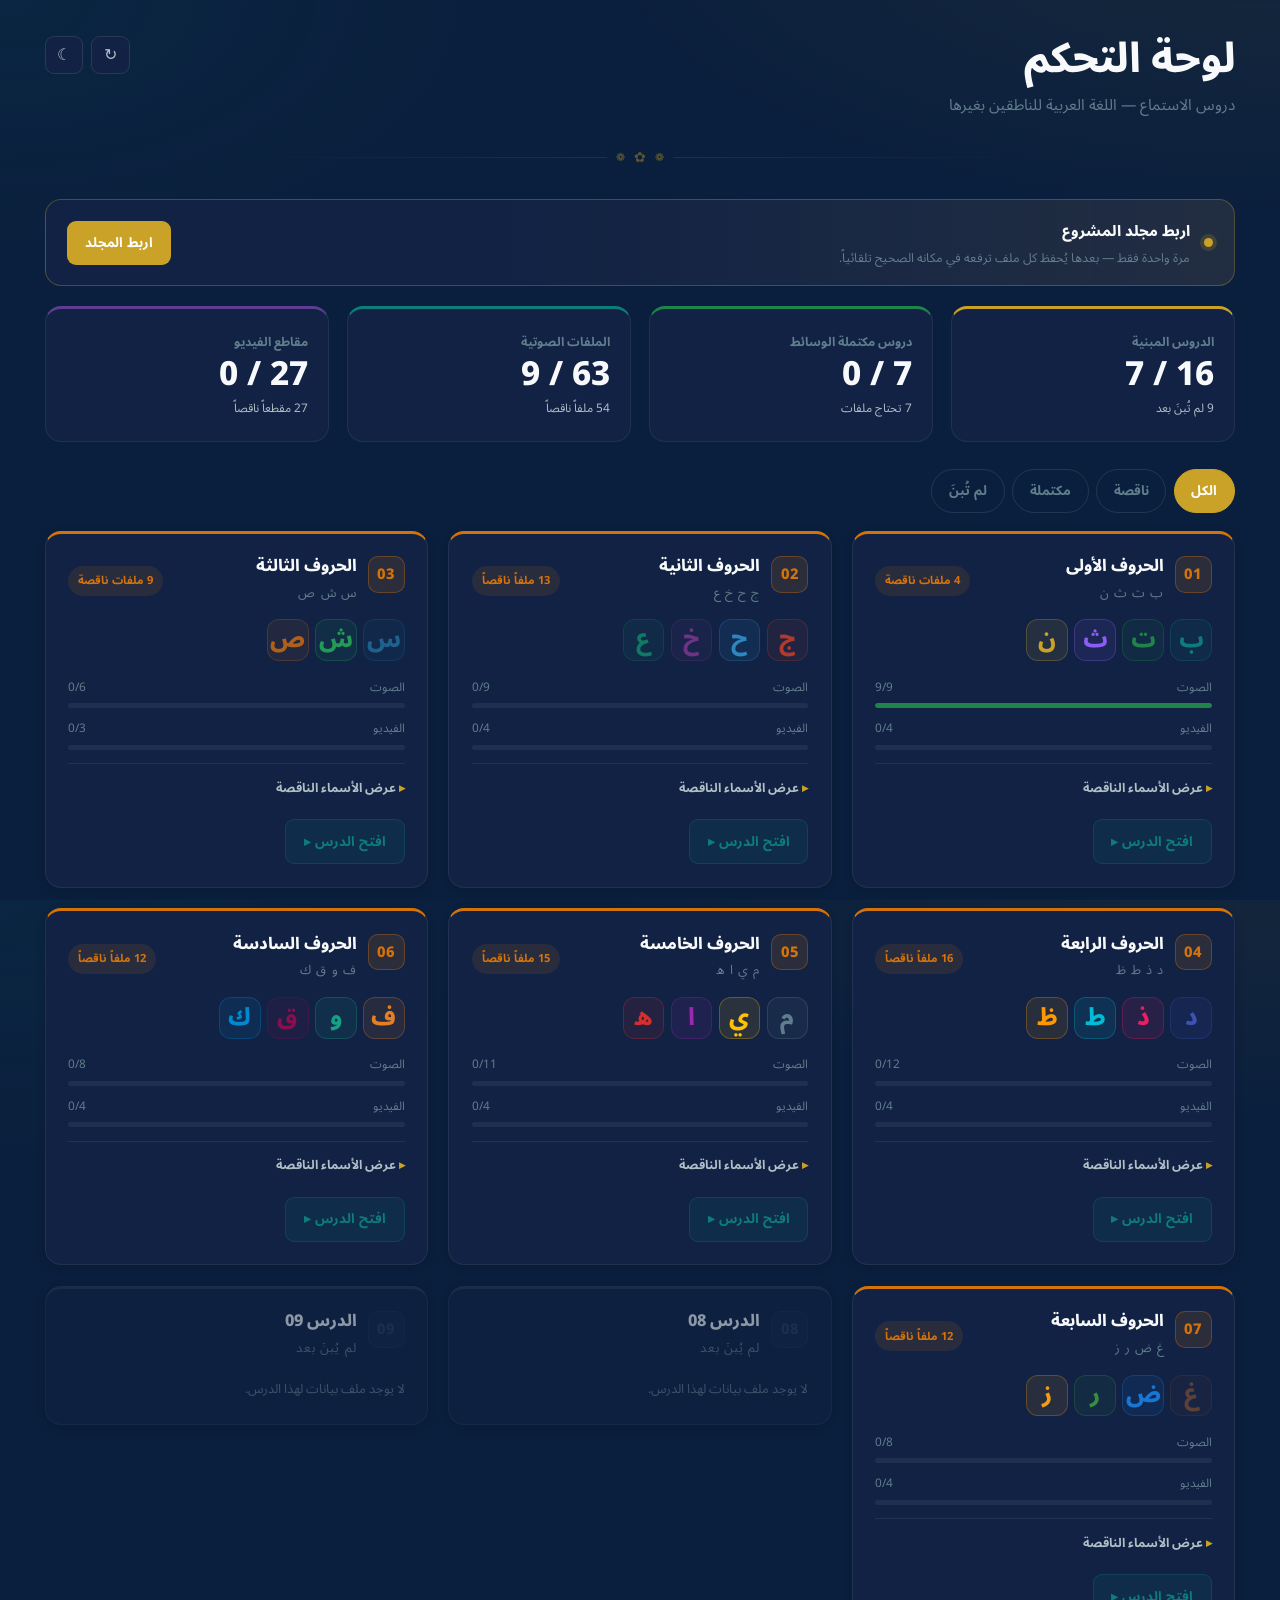
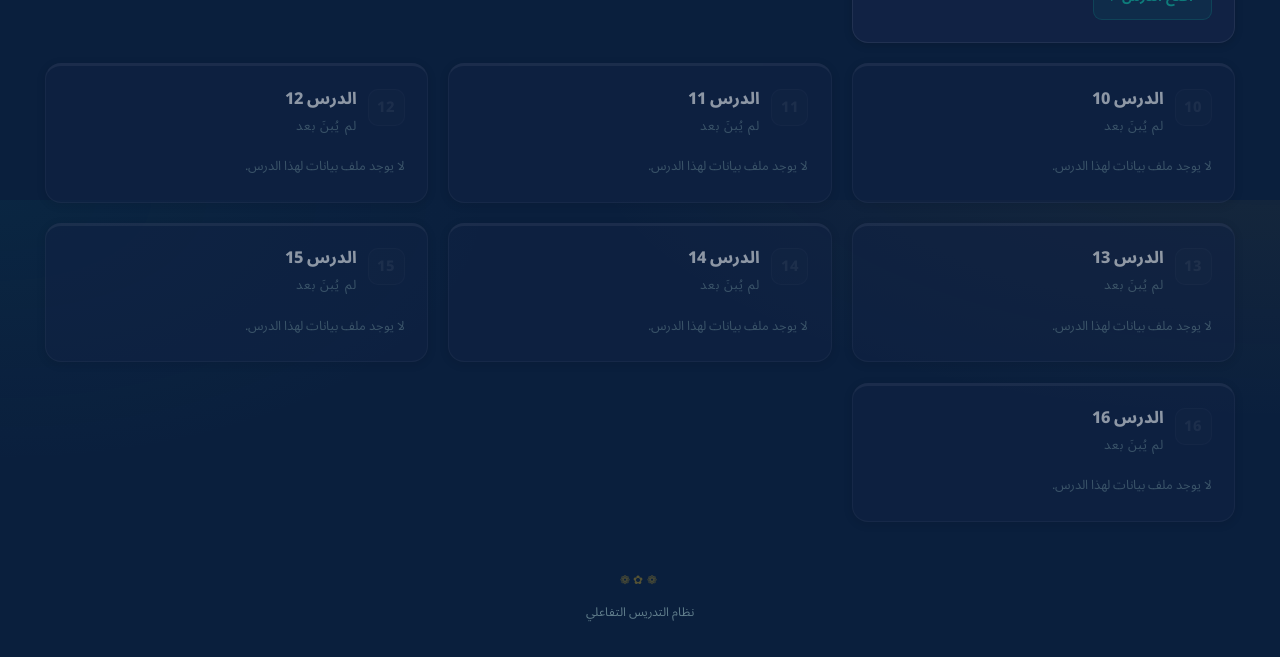
==== commit 84d0d3f2: "رفع الوسائط من لوحة التحكم — فحص ثم إيصال تلقائي المعلم يسجّل حيث شاء، ويسحب الملف على الخانة المكتو" ====
--- a/dashboard.html
+++ b/dashboard.html
@@ -42,6 +42,9 @@
       <div class="dash-scan-track"><div class="dash-scan-fill" id="dash-scan-fill"></div></div>
       <div class="dash-scan-note" id="dash-scan-note">يُقرأ كل درس على حدة ثم تُفحص ملفاته</div>
     </section>
+
+    <!-- حالة الربط بمجلد المشروع -->
+    <section class="dash-connect" id="dash-connect" data-state="manual" aria-live="polite"></section>
 
     <!-- الخلاصة -->
     <section class="dash-summary" id="dash-summary" hidden aria-label="الخلاصة">
@@ -93,6 +96,8 @@
     <span id="dash-footer-note">نظام التدريس التفاعلي</span>
   </footer>
 
+  <script src="js/dash-store.js"></script>
+  <script src="js/dash-upload.js"></script>
   <script src="js/dashboard.js"></script>
 </body>
 </html>
--- a/css/dashboard.css
+++ b/css/dashboard.css
@@ -7,6 +7,12 @@
 
    كل الأصناف مسبوقة بـ dash- أو dl- فلا تتقاطع مع قواعد المحاضرة.
    ═══════════════════════════════════════════════════════════════ */
+
+/* خاصية hidden يجب أن تغلب أي display يضعه هذا الملف.
+   قواعد المؤلّف تسبق قواعد المتصفح الافتراضية دائماً، فبدون هذه
+   القاعدة يبقى العنصر ظاهراً رغم hidden — وهو ما عطّل المرشّحات.
+   قاعدة واحدة تحمي كل عنصر حاليّ ومستقبليّ في اللوحة. */
+.dash-body [hidden] { display: none !important; }
 
 .dash-body {
   --dash-gutter: clamp(1rem, 3.5vw, 3.5rem);
@@ -338,3 +344,196 @@
   .dl-card, .dl-bar-fill, .dash-scan-fill, .dash-icon-btn, .dl-open { transition: none; }
   .dl-card:hover { transform: none; }
 }
+
+/* ═══════════════════════════════════════════════════════════════
+   الرفع — لافتة الربط، وخانات الإفلات، والتنبيهات.
+   الحالة تُقرأ من data-state وحدها، فالمظهر انعكاس للحقيقة لا
+   طبقة موازية لها.
+   ═══════════════════════════════════════════════════════════════ */
+
+/* ── لافتة الربط ────────────────────────────────────────────── */
+.dash-connect {
+  display: flex;
+  align-items: center;
+  gap: 0.9rem;
+  padding: clamp(0.75rem, 1.4vw, 1rem) clamp(0.9rem, 1.8vw, 1.3rem);
+  margin-block-end: clamp(1rem, 2.2vh, 1.5rem);
+  border-radius: var(--dash-radius);
+  background:
+    linear-gradient(to left, color-mix(in srgb, var(--cn-tone) 9%, transparent), transparent 62%),
+    var(--th-bg-card);
+  border: 1px solid color-mix(in srgb, var(--cn-tone) 32%, transparent);
+  --cn-tone: var(--gold);
+}
+.dash-connect[data-state="linked"] { --cn-tone: var(--green); }
+.dash-connect[data-state="manual"] { --cn-tone: var(--teal); }
+.dash-connect:empty { display: none; }
+
+.cn-dot {
+  flex: 0 0 auto;
+  inline-size: 9px;
+  block-size: 9px;
+  border-radius: 50%;
+  background: var(--cn-tone);
+  box-shadow: 0 0 0 4px color-mix(in srgb, var(--cn-tone) 18%, transparent);
+}
+.dash-connect[data-state="offer"] .cn-dot { animation: cnPulse 2.4s ease-in-out infinite; }
+@keyframes cnPulse {
+  0%, 100% { box-shadow: 0 0 0 4px color-mix(in srgb, var(--cn-tone) 16%, transparent); }
+  50%      { box-shadow: 0 0 0 8px color-mix(in srgb, var(--cn-tone) 8%, transparent); }
+}
+
+.cn-text { flex: 1 1 auto; min-inline-size: 0; display: flex; flex-direction: column; gap: 0.12rem; }
+.cn-text strong { font-size: 0.92rem; font-weight: 800; color: var(--text-primary); }
+.cn-text span { font-size: 0.78rem; color: var(--text-dim); line-height: 1.6; }
+
+.cn-btn {
+  flex: 0 0 auto;
+  padding: 0.5rem 1.15rem;
+  border-radius: 9px;
+  font: inherit;
+  font-size: 0.84rem;
+  font-weight: 700;
+  color: #fff;
+  background: var(--cn-tone);
+  border: none;
+  transition: all var(--dur-fast);
+}
+.cn-btn:hover:not(:disabled) { filter: brightness(1.08); transform: translateY(-1px); }
+.cn-btn:disabled { opacity: 0.6; cursor: default; }
+.cn-btn-ghost { background: transparent; color: var(--text-dim); border: 1px solid var(--th-border-default); }
+.cn-btn-ghost:hover { color: var(--text-primary); border-color: var(--cn-tone); }
+
+/* ── خانات الرفع ────────────────────────────────────────────── */
+.dl-miss-list:has(.dl-slot) { grid-template-columns: repeat(auto-fill, minmax(min(100%, 15rem), 1fr)); gap: 0.5rem; }
+
+.dl-slot {
+  --slot-tone: var(--th-border-default);
+  position: relative;
+  display: flex;
+  flex-direction: column;
+  gap: 0.18rem;
+  padding: 0.6rem 0.75rem;
+  border-radius: 11px;
+  cursor: pointer;
+  overflow: hidden;
+  background: var(--th-bg-hover);
+  border: 1.5px dashed color-mix(in srgb, var(--slot-tone) 55%, transparent);
+  transition: border-color var(--dur-fast), background var(--dur-fast), transform var(--dur-fast);
+}
+.dl-slot:hover { --slot-tone: var(--gold); background: var(--th-bg-active); }
+.dl-slot:focus-visible { outline: 2px solid var(--gold); outline-offset: 2px; }
+.dl-slot.is-over { --slot-tone: var(--gold); transform: scale(1.02); background: color-mix(in srgb, var(--gold) 10%, transparent); border-style: solid; }
+
+.slot-name {
+  font-size: 0.78rem;
+  font-weight: 700;
+  color: var(--text-primary);
+  direction: ltr;
+  text-align: right;
+  unicode-bidi: plaintext;
+  overflow: hidden;
+  text-overflow: ellipsis;
+  white-space: nowrap;
+}
+
+.slot-cue { font-size: 0.64rem; color: var(--text-dim); line-height: 1.5; }
+.dl-slot[data-state="idle"]:hover .slot-cue { color: var(--gold); }
+.dl-slot:not([data-state="idle"]) .slot-cue { display: none; }
+
+.slot-state { display: flex; flex-direction: column; gap: 0.25rem; }
+.slot-msg { font-size: 0.64rem; line-height: 1.55; color: var(--text-secondary); }
+.slot-wave { display: block; inline-size: 100%; max-inline-size: 100%; opacity: 0.9; }
+
+/* الحالات */
+.dl-slot[data-state="checking"],
+.dl-slot[data-state="saving"] { --slot-tone: var(--gold); border-style: solid; cursor: progress; }
+.dl-slot[data-state="checking"]::after,
+.dl-slot[data-state="saving"]::after {
+  content: '';
+  position: absolute;
+  inset-block-end: 0;
+  inset-inline-start: 0;
+  block-size: 2px;
+  inline-size: 40%;
+  background: linear-gradient(to left, transparent, var(--gold), transparent);
+  animation: slotSweep 1.1s linear infinite;
+}
+@keyframes slotSweep { from { transform: translateX(-120%); } to { transform: translateX(320%); } }
+
+.dl-slot[data-state="saved"] {
+  --slot-tone: var(--green);
+  border-style: solid;
+  background: color-mix(in srgb, var(--green) 8%, transparent);
+  cursor: default;
+}
+.dl-slot[data-state="saved"] .slot-name::before { content: '✓ '; color: var(--green); font-weight: 800; }
+.dl-slot[data-state="saved"] .slot-msg { color: var(--green); }
+
+.dl-slot[data-state="downloaded"] {
+  --slot-tone: var(--teal);
+  border-style: solid;
+  background: color-mix(in srgb, var(--teal) 8%, transparent);
+}
+.dl-slot[data-state="downloaded"] .slot-name::before { content: '⤓ '; color: var(--teal); font-weight: 800; }
+.dl-slot[data-state="downloaded"] .slot-msg { color: var(--teal); }
+
+.dl-slot[data-state="error"] {
+  --slot-tone: var(--rust);
+  border-style: solid;
+  background: color-mix(in srgb, var(--rust) 8%, transparent);
+  animation: slotShake 0.4s ease-in-out;
+}
+.dl-slot[data-state="error"] .slot-name::before { content: '✕ '; color: var(--rust); font-weight: 800; }
+.dl-slot[data-state="error"] .slot-msg { color: var(--rust); }
+@keyframes slotShake {
+  0%, 100% { transform: none; }
+  25% { transform: translateX(-4px); }
+  60% { transform: translateX(3px); }
+}
+
+/* ── التنبيهات ──────────────────────────────────────────────── */
+.dash-toasts {
+  position: fixed;
+  inset-block-end: 1.4rem;
+  inset-inline: 0;
+  z-index: 9000;
+  display: flex;
+  flex-direction: column;
+  align-items: center;
+  gap: 0.45rem;
+  pointer-events: none;
+  padding-inline: 1rem;
+}
+
+.dash-toast {
+  --tt: var(--gold);
+  max-inline-size: min(34rem, 100%);
+  padding: 0.6rem 1.1rem;
+  border-radius: 10px;
+  font-size: 0.82rem;
+  font-weight: 700;
+  color: var(--text-primary);
+  background: var(--th-bg-card);
+  border: 1px solid color-mix(in srgb, var(--tt) 45%, transparent);
+  border-inline-start: 3px solid var(--tt);
+  box-shadow: 0 10px 30px rgba(0,0,0,0.3);
+  animation: toastIn 0.26s var(--ease-out);
+}
+.dash-toast[data-tone="ok"]    { --tt: var(--green); }
+.dash-toast[data-tone="error"] { --tt: var(--rust); }
+.dash-toast[data-tone="note"]  { --tt: var(--teal); }
+.dash-toast.is-out { animation: toastOut 0.3s ease-in forwards; }
+
+@keyframes toastIn  { from { opacity: 0; transform: translateY(10px); } to { opacity: 1; transform: none; } }
+@keyframes toastOut { to { opacity: 0; transform: translateY(8px); } }
+
+@media (max-width: 640px) {
+  .dash-connect { flex-wrap: wrap; }
+  .cn-btn { inline-size: 100%; }
+}
+
+@media (prefers-reduced-motion: reduce) {
+  .cn-dot, .dl-slot, .dash-toast { animation: none !important; }
+  .dl-slot[data-state="checking"]::after, .dl-slot[data-state="saving"]::after { animation: none; inline-size: 100%; }
+}
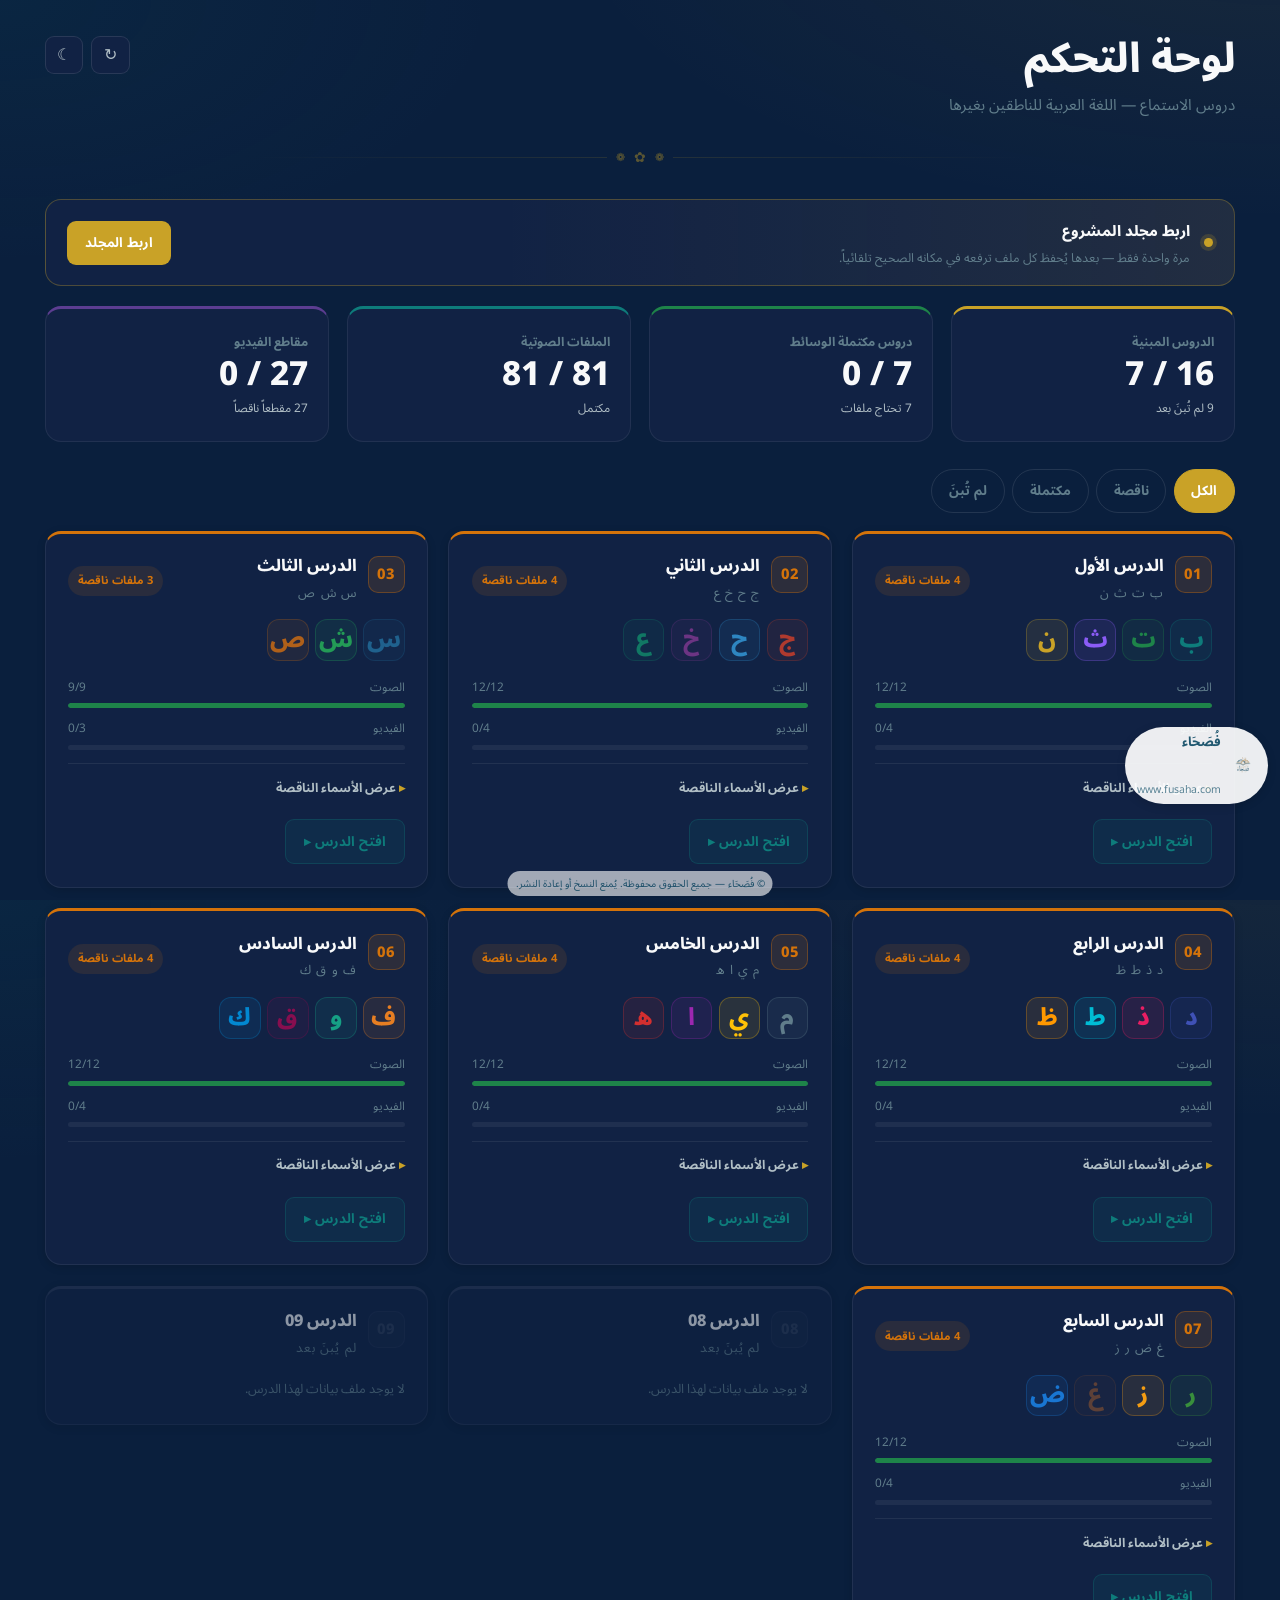
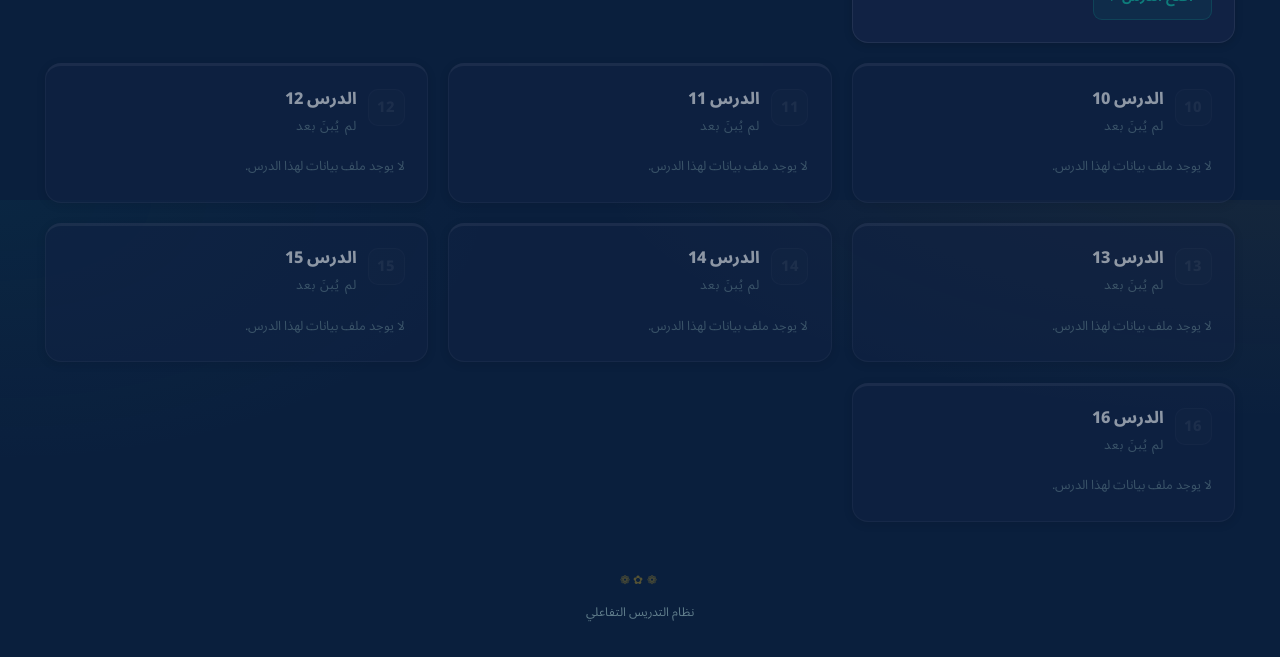
==== commit 77ba2702: "Add Fusaha identity, a lessons link and ownership metadata The lesson now carries its origin with it" ====
--- a/dashboard.html
+++ b/dashboard.html
@@ -3,6 +3,11 @@
 <head>
   <meta charset="UTF-8" />
   <meta name="viewport" content="width=device-width, initial-scale=1.0" />
+  <meta name="author" content="فُصَحَاء" />
+  <meta name="copyright" content="© فُصَحَاء — جميع الحقوق محفوظة" />
+  <meta name="publisher" content="فُصَحَاء — www.fusaha.com" />
+  <meta name="rights" content="يُمنع النسخ أو إعادة النشر أو التوزيع دون إذن كتابي من فُصَحَاء." />
+  <link rel="license" href="https://www.fusaha.com" />
   <title>لوحة التحكم — دروس الاستماع</title>
   <meta name="description" content="حالة اكتمال دروس الاستماع — نظام التدريس التفاعلي" />
 
@@ -99,5 +104,6 @@
   <script src="js/dash-store.js"></script>
   <script src="js/dash-upload.js"></script>
   <script src="js/dashboard.js"></script>
+  <script src="js/fusaha-identity.js"></script>
 </body>
 </html>
--- a/css/style.css
+++ b/css/style.css
@@ -601,6 +601,14 @@
 }
 
 .main-controls { display: flex; gap: 0.4rem; align-items: center; }
+
+.controls-middle {
+  margin-inline: auto;
+  display: flex;
+  align-items: center;
+  justify-content: center;
+  min-width: 0;
+}
 
 .main-btn {
   display: flex;
@@ -2606,13 +2614,10 @@
   order: 2;
 }
 .p5-word-display {
-  display: flex;
-  gap: 0.35rem;
-  align-items: baseline;
-  justify-content: center;
+  display: block;
   direction: rtl;
+  text-align: center;
   padding: 0.25em 0;
-  order: 0;
 }
 
 .p5-char {
@@ -2631,20 +2636,6 @@
 .p5-card.target-active .p5-target-char {
   color: var(--tc);
   text-shadow: 0 0 18px color-mix(in srgb, var(--tc) 35%, transparent);
-}
-.p5-target-char::after {
-  content: '';
-  position: absolute;
-  bottom: -22px;
-  left: 5%; right: 5%;
-  height: 6px;
-  border-radius: 3px;
-  background: currentColor;
-  opacity: 0;
-  transition: opacity 320ms var(--ease-out);
-}
-.p5-card.target-active .p5-target-char::after {
-  opacity: 0.8;
 }
 
 .p5-meaning-caption {
@@ -3115,8 +3106,9 @@
 .p5-quad-word {
   font-size: clamp(1.6rem, 4vh, 2.6rem);
   font-weight: 900;
-  display: flex;
-  gap: 0.15rem;
+  display: block;
+  text-align: center;
+  line-height: 1.15;
 }
 .p5-quad-target {
   position: relative;
@@ -3124,12 +3116,11 @@
 .p5-quad-target::after {
   content: '';
   position: absolute;
-  bottom: -3px;
-  left: 0; right: 0;
-  height: 3px;
-  border-radius: 2px;
+  inset-inline: 0.08em;
+  bottom: 0.157em;
+  height: 0.08em;
+  border-radius: 0.04em;
   background: currentColor;
-  opacity: 0.7;
 }
 .p5-quad-letter {
   font-size: var(--fs-sm);
@@ -3282,6 +3273,8 @@
 .p5-assess-nav {
   display: flex;
   justify-content: center;
+  align-items: center;
+  gap: var(--gap-md);
   width: 100%;
 }
 
@@ -3433,6 +3426,12 @@
   background: var(--gold);
   box-shadow: 0 0 0 3px rgba(201,162,39,0.25), 0 0 8px rgba(201,162,39,0.15);
 }
+
+#p5-assess-counter .p6-dot { cursor: pointer; }
+#p3-counter .p6-dot { cursor: pointer; }
+#p5-main-counter .p6-dot { cursor: pointer; }
+#p6-progress-counter .p6-dot { cursor: pointer; }
+#p7-progress-counter .p6-dot { cursor: pointer; }
 
 /* بطاقة الاستماع المفردة — تتمدّد لتملأ المسرح. */
 .p6-play-zone {
@@ -3634,6 +3633,36 @@
 
 /* ─── D1 Identify: بطاقة مركزية بأربع حالات كشف ──────── */
 .p6-answer-d1 {
+  /* ══════════════════════════════════════════════════════════
+     حجم حرف P6 — مصدر واحد لا ثاني له.
+     كان مكتوباً في ثلاثة مواضع (الأساس واستعلامَي الشاشة) فتباعدت
+     القيم. استعلامات الشاشة تُغيّر هذا الرمز وحده لا قاعدة الحرف.
+     الحرف بطل هذا التدريب: الطالب يسمع ثم يرى، والرؤية هي التأكيد.
+
+     لماذا calc لا vh مجرّدة؟ الصندوق لا ينمو بنسبة الشاشة: أشرطة
+     المحاضرة (التبويبات والنقاط وزر التالي وشريط المعلم) تأخذ
+     ارتفاعاً شبه ثابت، فما يبقى للصندوق = نسبة من الشاشة ناقص ذلك
+     الثابت. قِيس الحدّ الأقصى الذي يسع الحرف دون قصّ الاسم والشرح
+     على 810 و850 و878 و900 و950 و1000 و1080، فخرج خطّ الاحتواء:
+     نحو 0.55 من ارتفاع الشاشة ناقص 346 بكسل. المكتوب هنا أدنى منه
+     بنحو سبعة بكسلات — هامش يحتمل اختلاف الخطوط وطول الشروح.
+     القياس على عرض 1920: الأشرطة تكبر بعرض الشاشة أيضاً، فالشاشة
+     الأعرض أضيق سقفاً. من قاس على 1366 وحدها ظنّ السقف أعلى.
+     يحرسه p6AssertGlyphFits — ينبّه إن فاض المحتوى.
+     ══════════════════════════════════════════════════════════ */
+  --p6-glyph-size: clamp(5rem, calc(55vh - 353px), 11rem);
+  /* ══════════════════════════════════════════════════════════
+     مقياس ما تحت الحرف — رمز واحد يحكم التابع كلّه.
+     البطاقة ذات ارتفاع محدود: ما يأخذه التابع (الاسم والشارتان
+     والشرح) يفقده البطل. فبدل كتابة مقاس لكل عنصر عند كل ارتفاع،
+     عنصر واحد يضرب فيه الجميع. على الشاشات الطويلة = 1 فلا يتغيّر
+     شيء عمّا كان. على القصيرة ينزل، فيتنازل التابع عن جزء من
+     ارتفاعه لصالح الحرف.
+     الشارتان («١ إصبع» و«نقطة واحدة فوق») محتوى يقرؤه الطالب من
+     آخر القاعة، فلهما أرضية قراءة عبر max() لا تنزل تحتها مهما
+     قصرت الشاشة. الاسم والشرح للمعلّم فيحتملان أكثر.
+     ══════════════════════════════════════════════════════════ */
+  --p6-meta-scale: 1;
   flex-direction: column;
   flex-wrap: nowrap;
   justify-content: center;
@@ -3644,17 +3673,27 @@
 }
 .p6-answer-d1:not(.visible)::before { content: none; }
 .p6-answer-d1.visible::before { content: none; }
+/* ارتفاع السطر يحتوي حبر الحرف لا حجم الخط وحده.
+   line-height:1 يجعل الصندوق = حجم الخط بالضبط، والحروف العربية ذات
+   الأقواس النازلة (غ ج ح ع ض) يخرج حبرها أسفله فتلامس ما تحتها.
+   أعمق حرف عندنا «غ»: حبره 1.247 من حجم الخط. فـ1.25 تكفيه بـ0.3
+   بكسل وحدها — هامش لا يُعتمد عليه. 1.35 يترك نحو 11 بكسل، وهو
+   ما يحتمل حروفاً قادمة أعمق واختلاف إصدارات الخط.
+   يحرسه p6AssertGlyphFits في auditory-discrimination.js. */
 .p6-answer-d1 .p6-answer-char {
-  font-size: clamp(5.5rem, 12vh, 7rem);
-  line-height: 1;
+  font-size: var(--p6-glyph-size);
+  line-height: 1.35;
   font-weight: 900;
-  margin-bottom: 0.5rem;
+  /* الفراغ حول البطل يصنع سيطرته لا حجمه وحده */
+  margin-bottom: clamp(0.5rem, 1.4vh, 1rem);
   flex-shrink: 0;
+  /* هالة خفيفة بلون الحرف نفسه — تفصله عن الخلفية بلا إطار */
+  text-shadow: 0 0 clamp(1.5rem, 4vh, 3rem) color-mix(in srgb, currentColor 26%, transparent);
 }
 .p6-answer-d1 .p6-answer-name {
-  font-size: clamp(1.3rem, 2.5vw, 1.65rem);
+  font-size: calc(clamp(0.92rem, 1.6vw, 1.08rem) * var(--p6-meta-scale, 1));
   font-weight: 700;
-  padding: 0.45rem 1.8rem;
+  padding: calc(0.3rem * var(--p6-meta-scale, 1)) calc(1rem * var(--p6-meta-scale, 1));
   background: rgba(255,255,255,0.1);
   border-radius: 999px;
   border: 1px solid rgba(255,255,255,0.15);
@@ -3716,24 +3755,46 @@
 }
 
 /* بطاقتان متجاورتان — دليل الإشارة + النقطة */
+/* الشرائح لمعلومة قصيرة، والجملة التعليمية سطرٌ حرّ تحتها.
+   كانت الجملة داخل شريحة بـ flex:1 و nowrap فتبتلع العرض كلّه. */
+.p6-answer-meta {
+  display: flex;
+  flex-direction: column;
+  align-items: center;
+  gap: calc(clamp(0.35rem, 0.9vh, 0.6rem) * var(--p6-meta-scale, 1));
+  width: 100%;
+  margin-top: calc(clamp(0.3rem, 0.8vh, 0.6rem) * var(--p6-meta-scale, 1));
+  padding-top: calc(clamp(0.5rem, 1vh, 0.85rem) * var(--p6-meta-scale, 1));
+  border-top: 1px solid rgba(255,255,255,0.08);
+}
+[data-theme="light"] .p6-answer-meta { border-top-color: rgba(0,0,0,0.08); }
+
+.p6-answer-fact {
+  margin: 0;
+  max-inline-size: 46rem;
+  font-size: calc(clamp(0.78rem, 1.3vw, 0.95rem) * var(--p6-meta-scale, 1));
+  line-height: 1.7;
+  color: var(--text-dim);
+  text-align: center;
+}
+
 .p6-finger-chips {
   display: flex;
   align-items: stretch;
   justify-content: center;
-  gap: clamp(0.5rem, 1vw, 0.8rem);
-  width: 100%;
-  margin-top: clamp(0.4rem, 1vh, 0.8rem);
-  padding-top: clamp(0.6rem, 1.2vh, 1rem);
-  border-top: 1px solid rgba(255,255,255,0.08);
-}
+  flex-wrap: wrap;
+  gap: calc(clamp(0.4rem, 0.9vw, 0.7rem) * var(--p6-meta-scale, 1));
+}
+/* flex:0 — الشريحة بقدر محتواها لا بقدر الفراغ المتاح */
 .p6-chip {
-  flex: 1;
-  display: flex;
-  align-items: center;
-  justify-content: center;
-  gap: 0.5rem;
-  padding: clamp(0.5rem, 1vh, 0.75rem) clamp(0.8rem, 1.5vw, 1.2rem);
-  border-radius: 12px;
+  flex: 0 0 auto;
+  display: flex;
+  align-items: center;
+  justify-content: center;
+  gap: calc(0.45rem * var(--p6-meta-scale, 1));
+  padding: calc(clamp(0.32rem, 0.7vh, 0.5rem) * var(--p6-meta-scale, 1))
+           calc(clamp(0.7rem, 1.2vw, 1rem) * var(--p6-meta-scale, 1));
+  border-radius: 10px;
   direction: rtl;
   white-space: nowrap;
 }
@@ -3746,7 +3807,7 @@
   border: 1px solid rgba(148,163,184,0.2);
 }
 .p6-chip-num {
-  font-size: clamp(1.6rem, 3vw, 2.2rem);
+  font-size: max(1.05rem, calc(clamp(1.15rem, 2vw, 1.5rem) * var(--p6-meta-scale, 1)));
   font-weight: 900;
   color: var(--gold);
   line-height: 1;
@@ -3758,12 +3819,12 @@
   flex-shrink: 0;
 }
 .p6-chip-label {
-  font-size: clamp(0.85rem, 1.5vw, 1.05rem);
+  font-size: max(0.78rem, calc(clamp(0.76rem, 1.3vw, 0.92rem) * var(--p6-meta-scale, 1)));
   color: var(--text-secondary);
   font-weight: 600;
 }
 [data-theme="light"] .p6-finger-chips {
-  border-top-color: rgba(0,0,0,0.08);
+  border-top-color: transparent;
 }
 [data-theme="light"] .p6-chip-finger {
   background: rgba(245,158,11,0.08);
@@ -4241,6 +4302,13 @@
   max-width: calc(100% - 0.6rem);
   font-size: clamp(0.76rem, 1.35vw, 1rem);
   font-weight: 700;
+  /* كبسولة البيانات (الاسم + الرمز الصوتي): لا تُضغط ولا تُشوَّه.
+     flex-shrink الافتراضي (1) كان يسحقها داخل الطبقة المطلقة عند ضيق ارتفاع
+     البطاقة، فيُقصّ نصّها من الداخل بينما يبقى صندوقها داخل الحدود.
+     وline-height الافتراضي في Noto Naskh (≈1.87) يضخّمها بلا داعٍ فيأكل
+     ارتفاع البطاقة المخصص للحرف. */
+  flex: 0 0 auto;
+  line-height: 1.35;
   color: var(--text-primary);
   white-space: nowrap;
   overflow: hidden;
@@ -6171,7 +6239,8 @@
   .p6-big-play { height: clamp(3.5rem, 7vh, 5.5rem); }
   .p6-answer-zone { min-height: clamp(130px, 20vh, 180px); }
   .p6-answer-d1 { gap: clamp(0.2rem, 0.6vh, 0.6rem); padding: clamp(0.4rem, 1vh, 1.5rem) clamp(0.8rem, 2vw, 1.5rem); }
-  .p6-answer-d1 .p6-answer-char { font-size: clamp(4rem, 10vh, 6rem); margin-bottom: 0.2rem; }
+  .p6-answer-d1 { --p6-glyph-size: clamp(4rem, calc(36vh - 185px), 8.5rem); }
+  .p6-answer-d1 .p6-answer-char { margin-bottom: 0.3rem; }
   .p6-finger-chips { margin-top: clamp(0.2rem, 0.5vh, 0.5rem); padding-top: clamp(0.3rem, 0.6vh, 0.6rem); }
   .p6-teacher-bar { padding: 0.35rem 0.8rem; }
   .p6-d3-reveal-card,
@@ -6208,11 +6277,18 @@
   .p6-big-play { height: clamp(3rem, 6vh, 4.5rem); font-size: clamp(1rem, 1.8vw, 1.3rem); }
   .p6-big-play::before { font-size: clamp(1.1rem, 2.5vh, 1.5rem); }
   .p6-answer-zone { min-height: clamp(110px, 18vh, 160px); }
-  .p6-answer-d1 .p6-answer-char { font-size: clamp(3.5rem, 8vh, 5rem); }
+  /* النافذة القصيرة: التابع يتنازل، فيرتفع سقف البطل.
+     القيمتان مقيستان معاً — تغيير إحداهما وحدها يكسر التوازن. */
+  .p6-answer-d1 {
+    --p6-meta-scale: 0.8;
+    --p6-glyph-size: clamp(2.5rem, calc(62.5vh - 357px), 7rem);
+  }
   .p6-play-pill { flex: 0 0 44px; width: 44px; height: 44px; min-height: 44px; }
   .p6-cmp-play { flex: 0 0 46px; width: 46px; height: 46px; min-height: 46px; }
-  .p6-d3-reveal-card,
-  .p6-d3-letter-card { min-height: clamp(90px, 14vh, 140px); }
+  /* لا تُخفَّض أرضية بطاقة D3 هنا: كان 14vh يجعل البطاقة (94px عند ارتفاع
+     672px) أقصر من محتواها الفعلي (الحرف + كبسولة الاسم ≈ 110px) فيُقصّ
+     النص. تبقى أرضية نطاق 800px (110px) حاكمةً، ويُوفَّر الارتفاع من حجم
+     الحرف وحده — وهو ما تفعله القاعدة التالية. */
   .p6-d3-lc-char { font-size: clamp(2.5rem, 4.5vw, 3.5rem); }
   .p6-d3-column { grid-template-rows: 42px auto; }
   .p6-d3-column .p6-sim-play { width: 38px; height: 38px; min-height: 38px; flex-basis: 38px; margin-bottom: 4px; }
@@ -7779,7 +7855,10 @@
 @media (max-height: 640px) {
   .p6-d3-reveal-card,
   .p6-d3-letter-card {
-    min-block-size: clamp(6.4rem, 18vh, 7rem);
+    /* أرضية موحّدة مع بقية الأنماط القصيرة: 110px تكفي الحرف + كبسولة الاسم
+       المنظَّمة (line-height: 1.35) دون قصّ. القيمة القديمة (102.4px عند
+       ارتفاع 560px) كانت تقصّ الكبسولة على الشاشات الأقصر من 640px. */
+    min-block-size: clamp(110px, 18vh, 7rem);
     padding-block: clamp(0.45rem, 1vh, 0.6rem);
   }
 
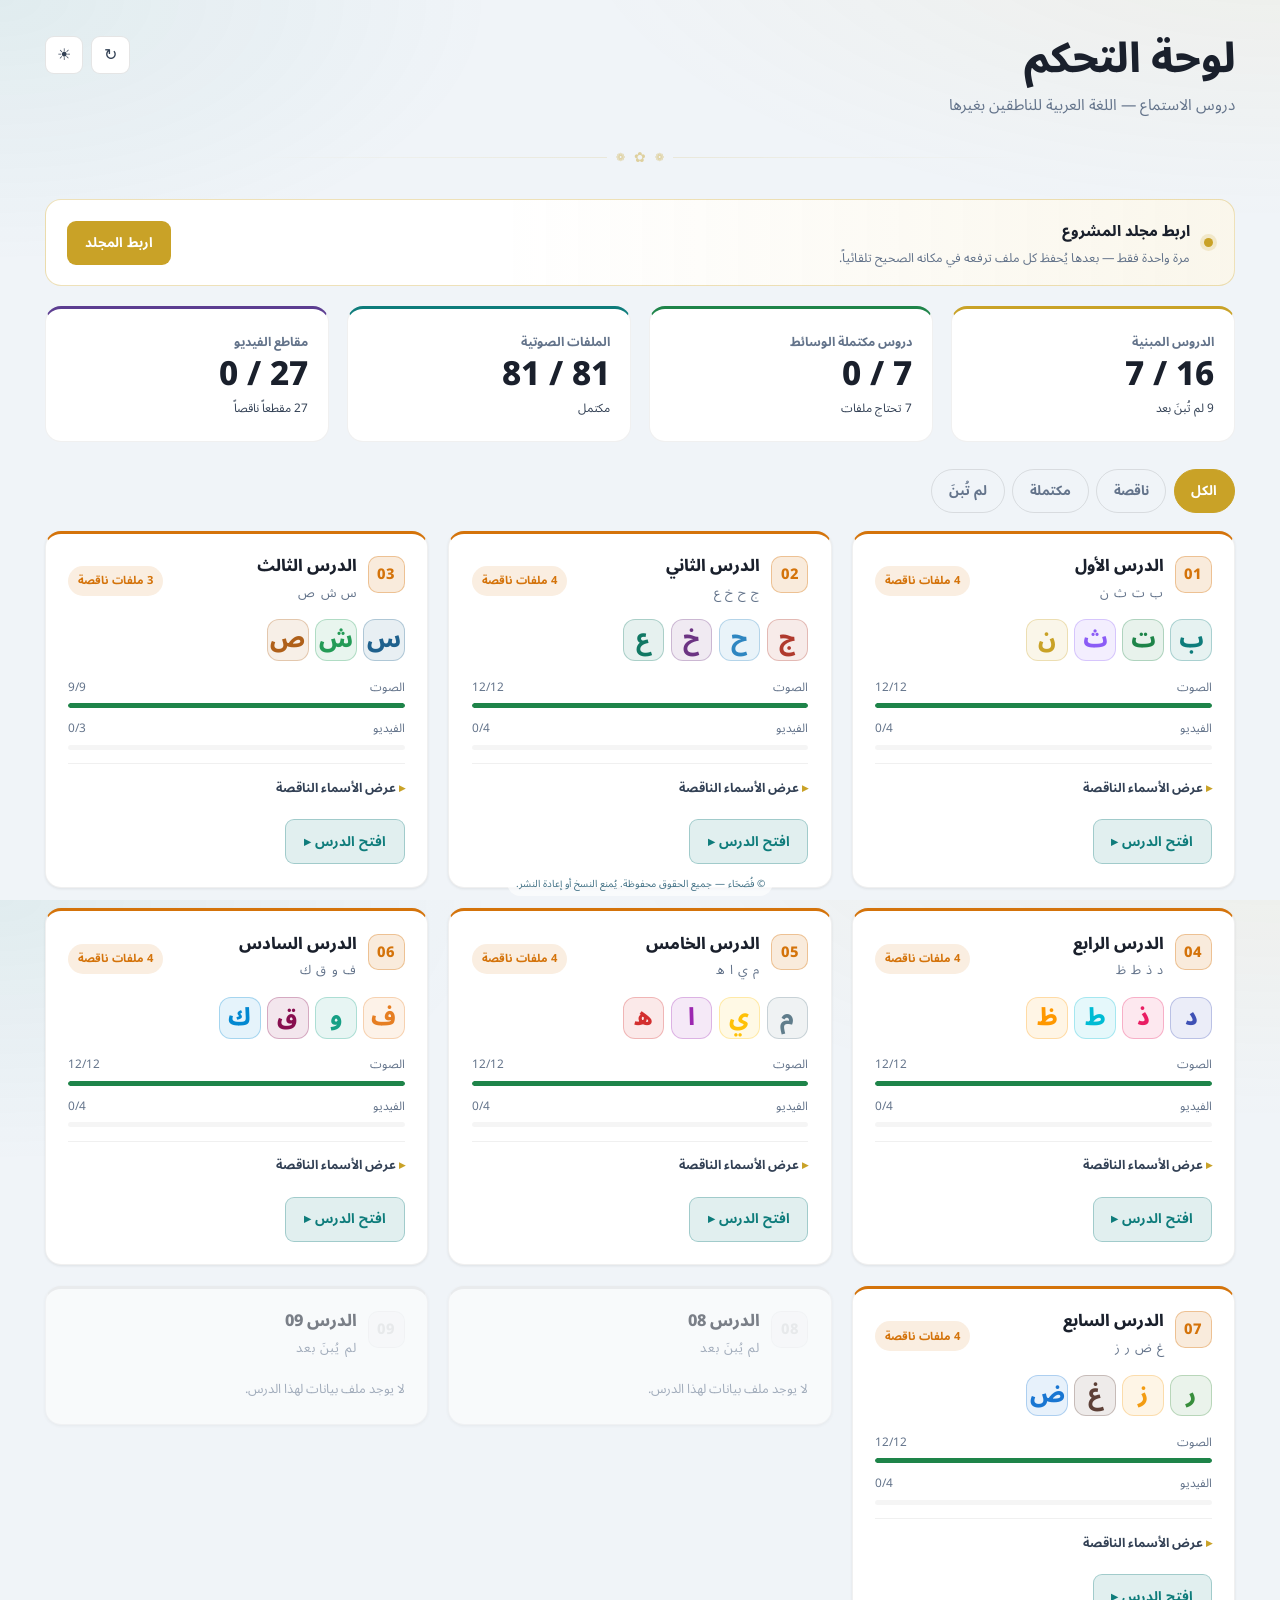
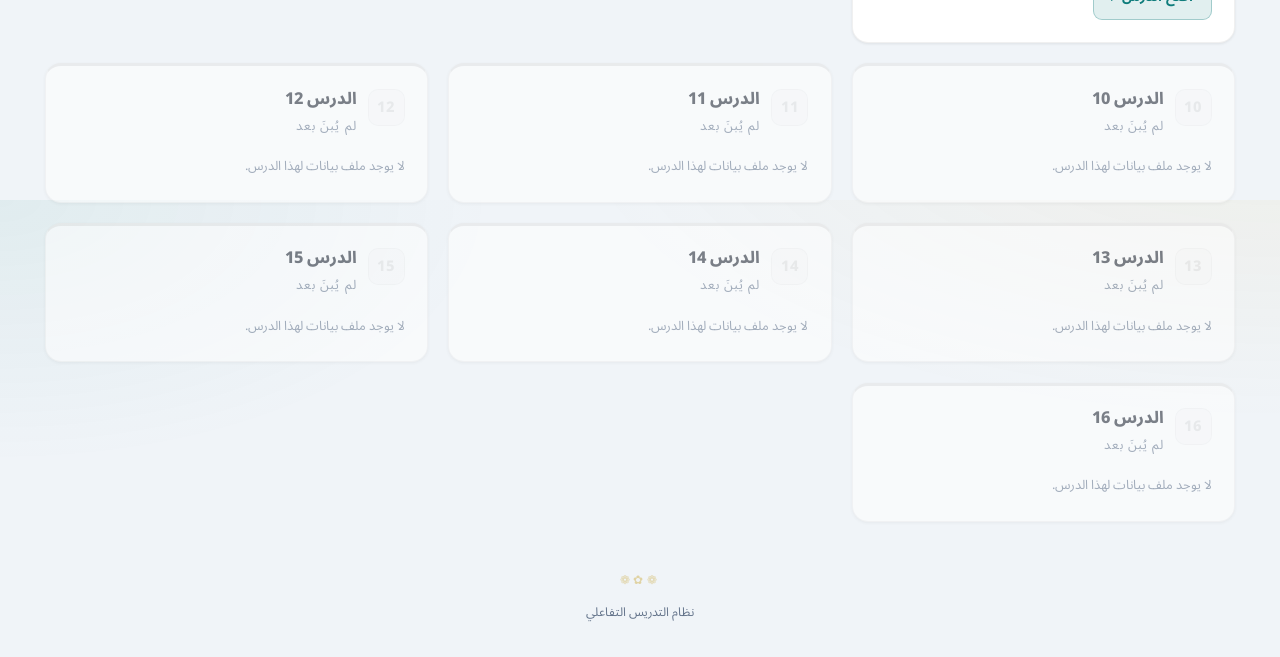
==== commit d369fb7c: "Move the Fusaha mark into the bars and default to light The floating badge covered the lesson and di" ====
--- a/dashboard.html
+++ b/dashboard.html
@@ -12,7 +12,7 @@
   <meta name="description" content="حالة اكتمال دروس الاستماع — نظام التدريس التفاعلي" />
 
   <!-- الوضع الليلي/النهاري مشترك مع المحاضرات: نفس المفتاح، نفس السلوك. -->
-  <script>try{var t=localStorage.getItem('lesson-theme');if(t)document.documentElement.dataset.theme=t}catch(e){}</script>
+  <script>try{document.documentElement.dataset.theme=localStorage.getItem('lesson-theme')||'light'}catch(e){document.documentElement.dataset.theme='light'}</script>
 
   <!-- style.css هو مصدر الهوية: الخطوط ورموز الألوان والوضعان.
        لوحة التحكم تستهلكها ولا تعيد تعريفها، فتبقى الواجهتان مشروعاً واحداً. -->
